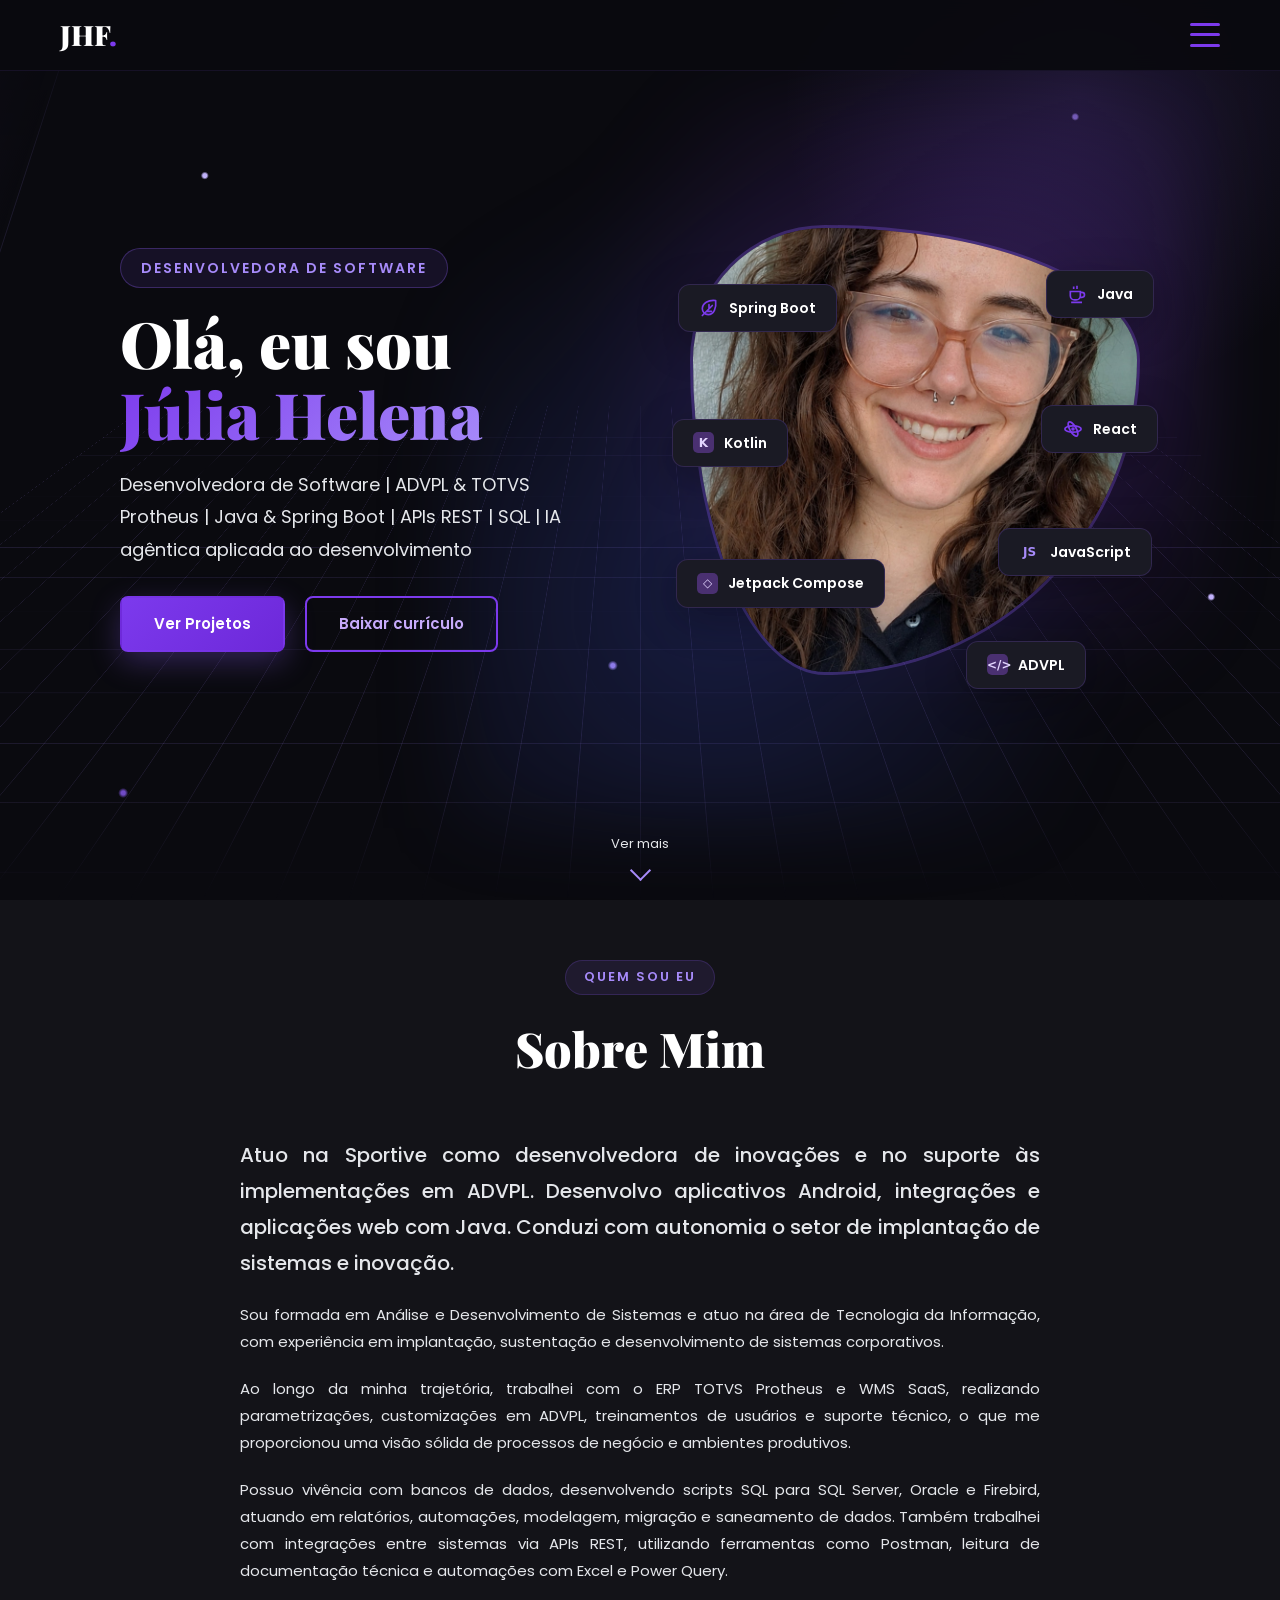
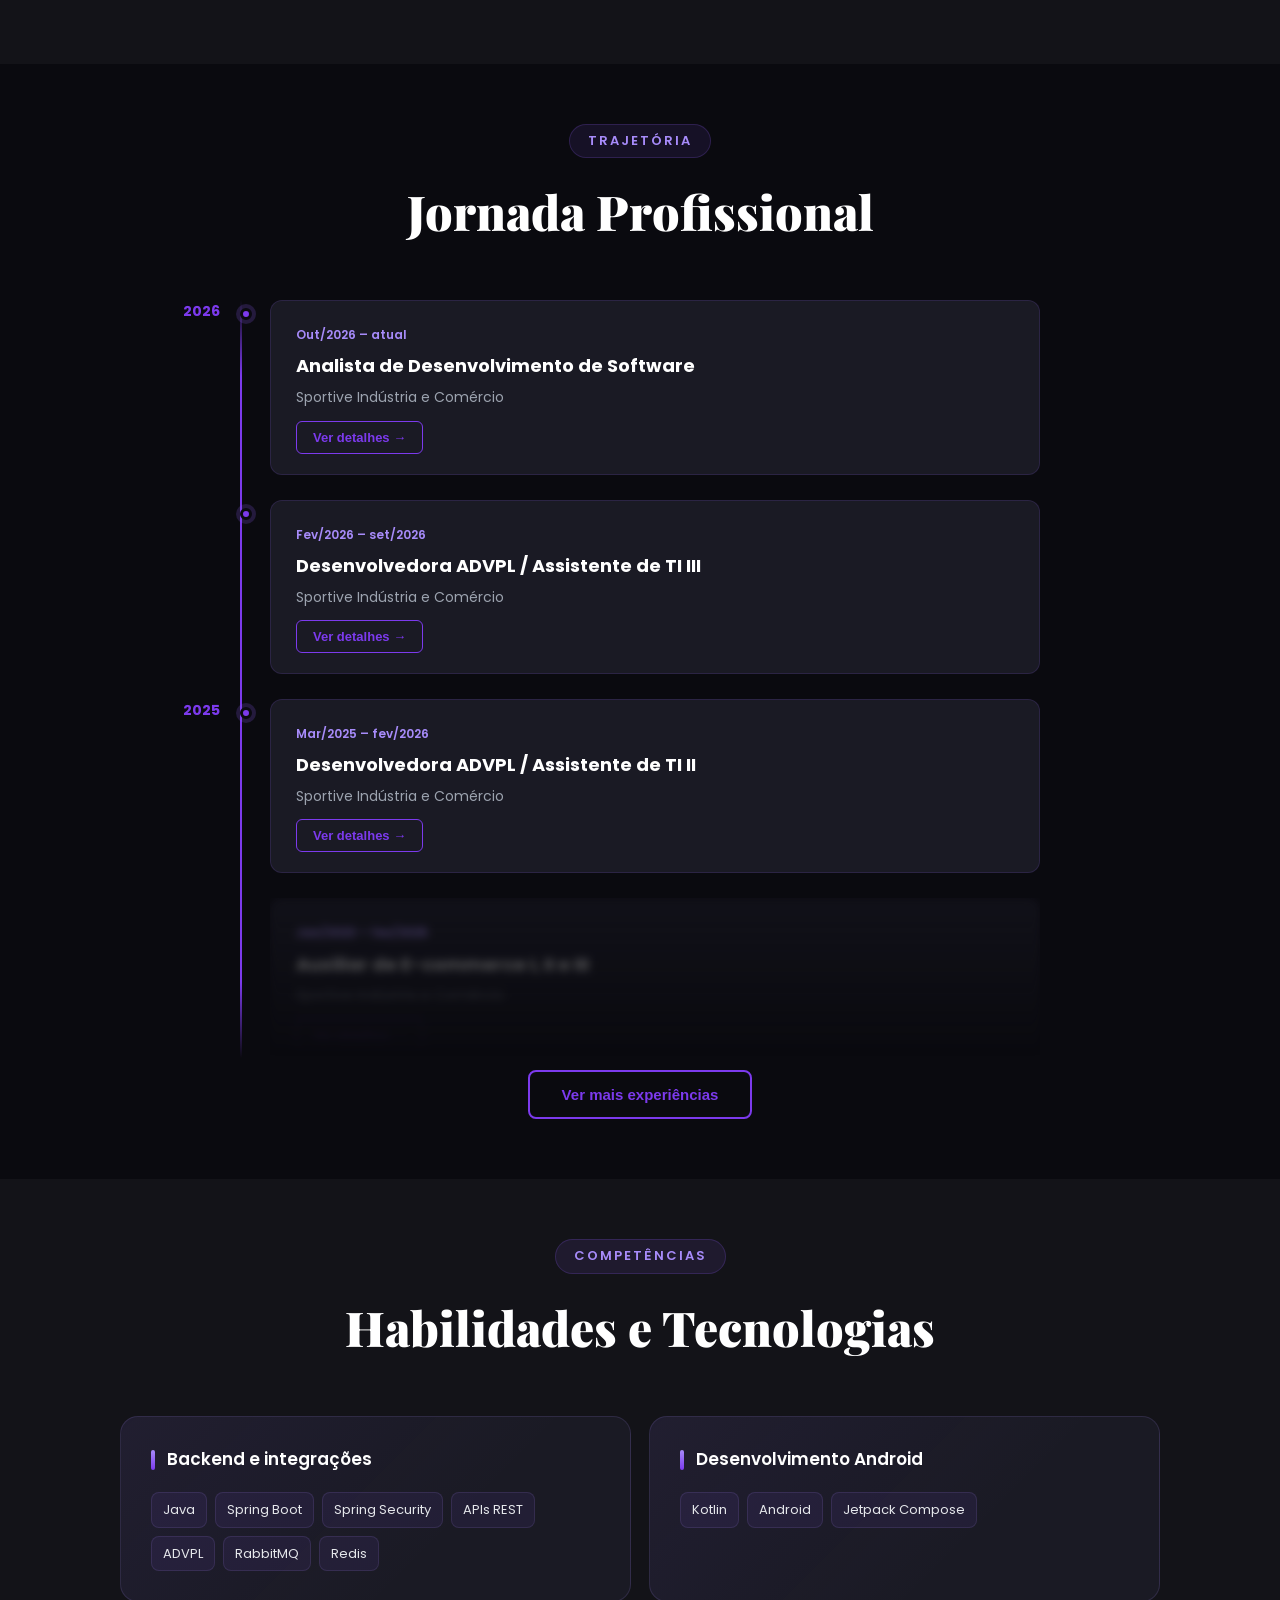
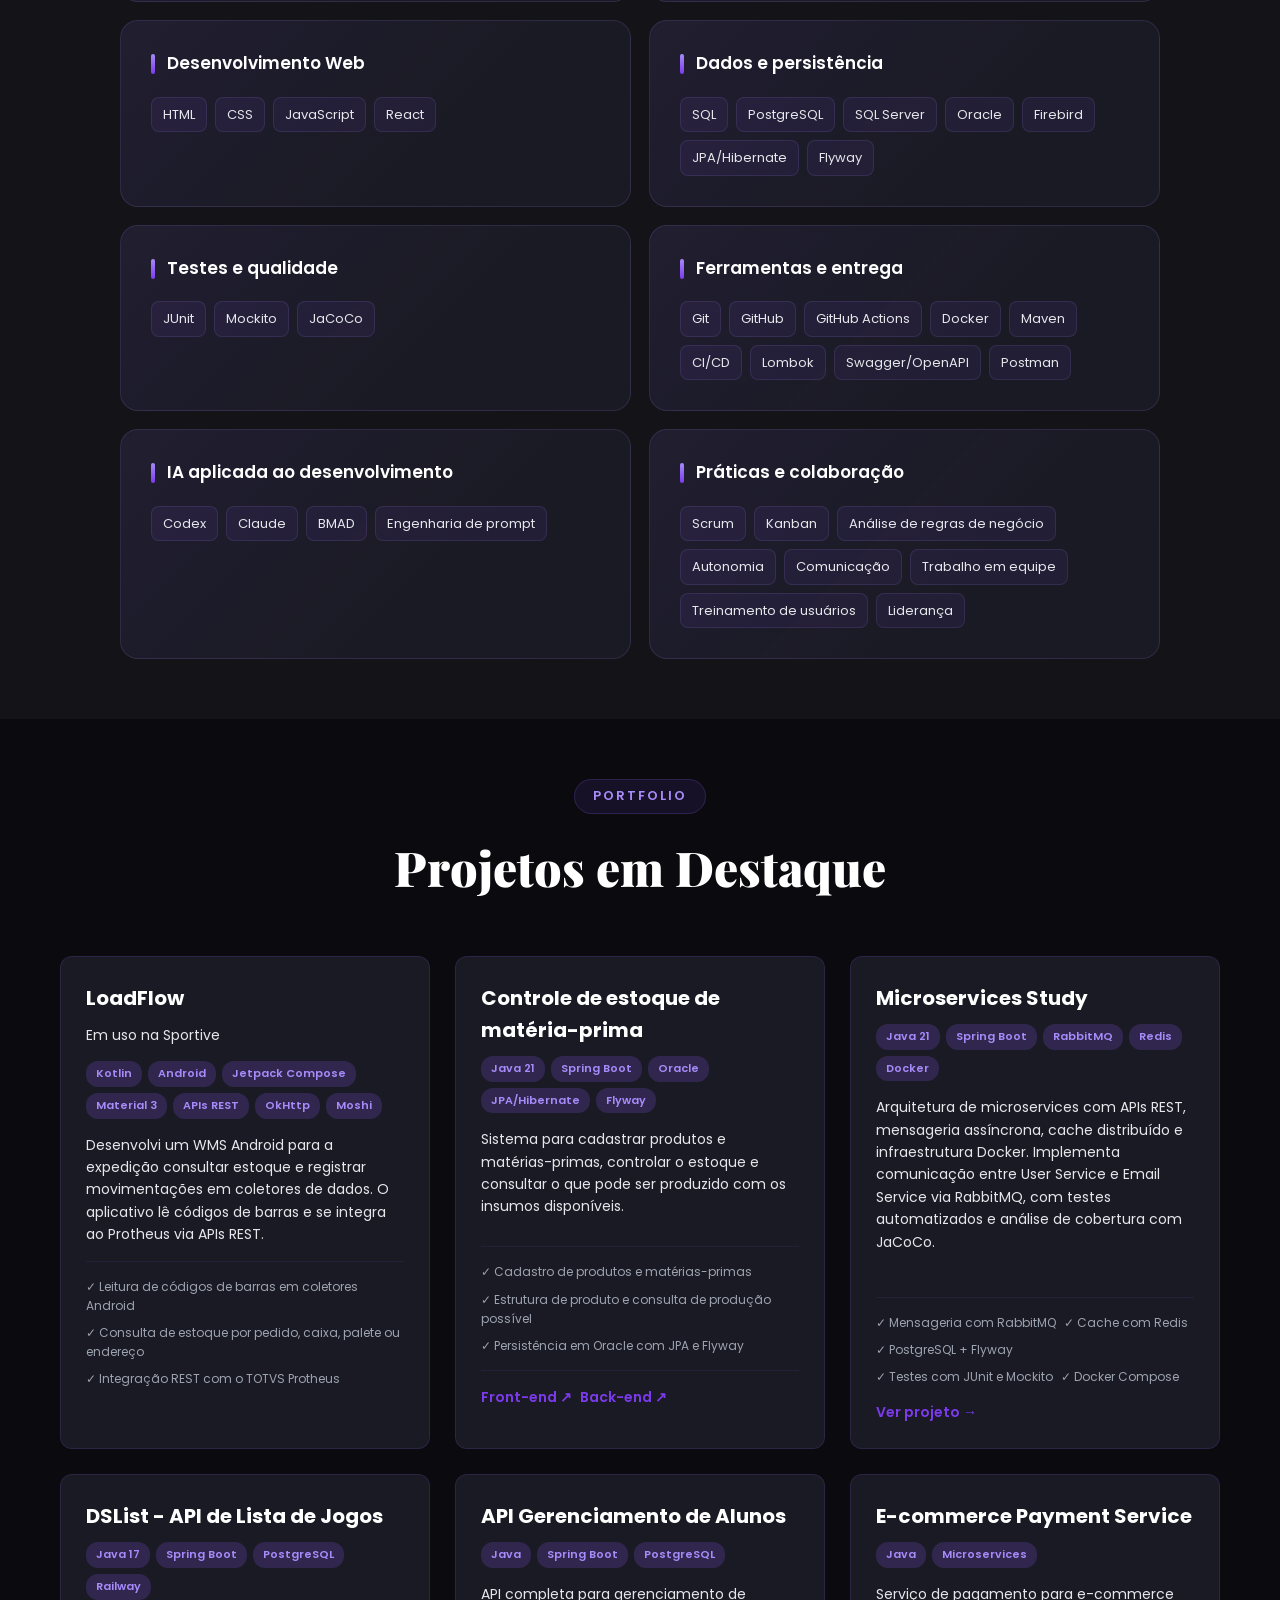
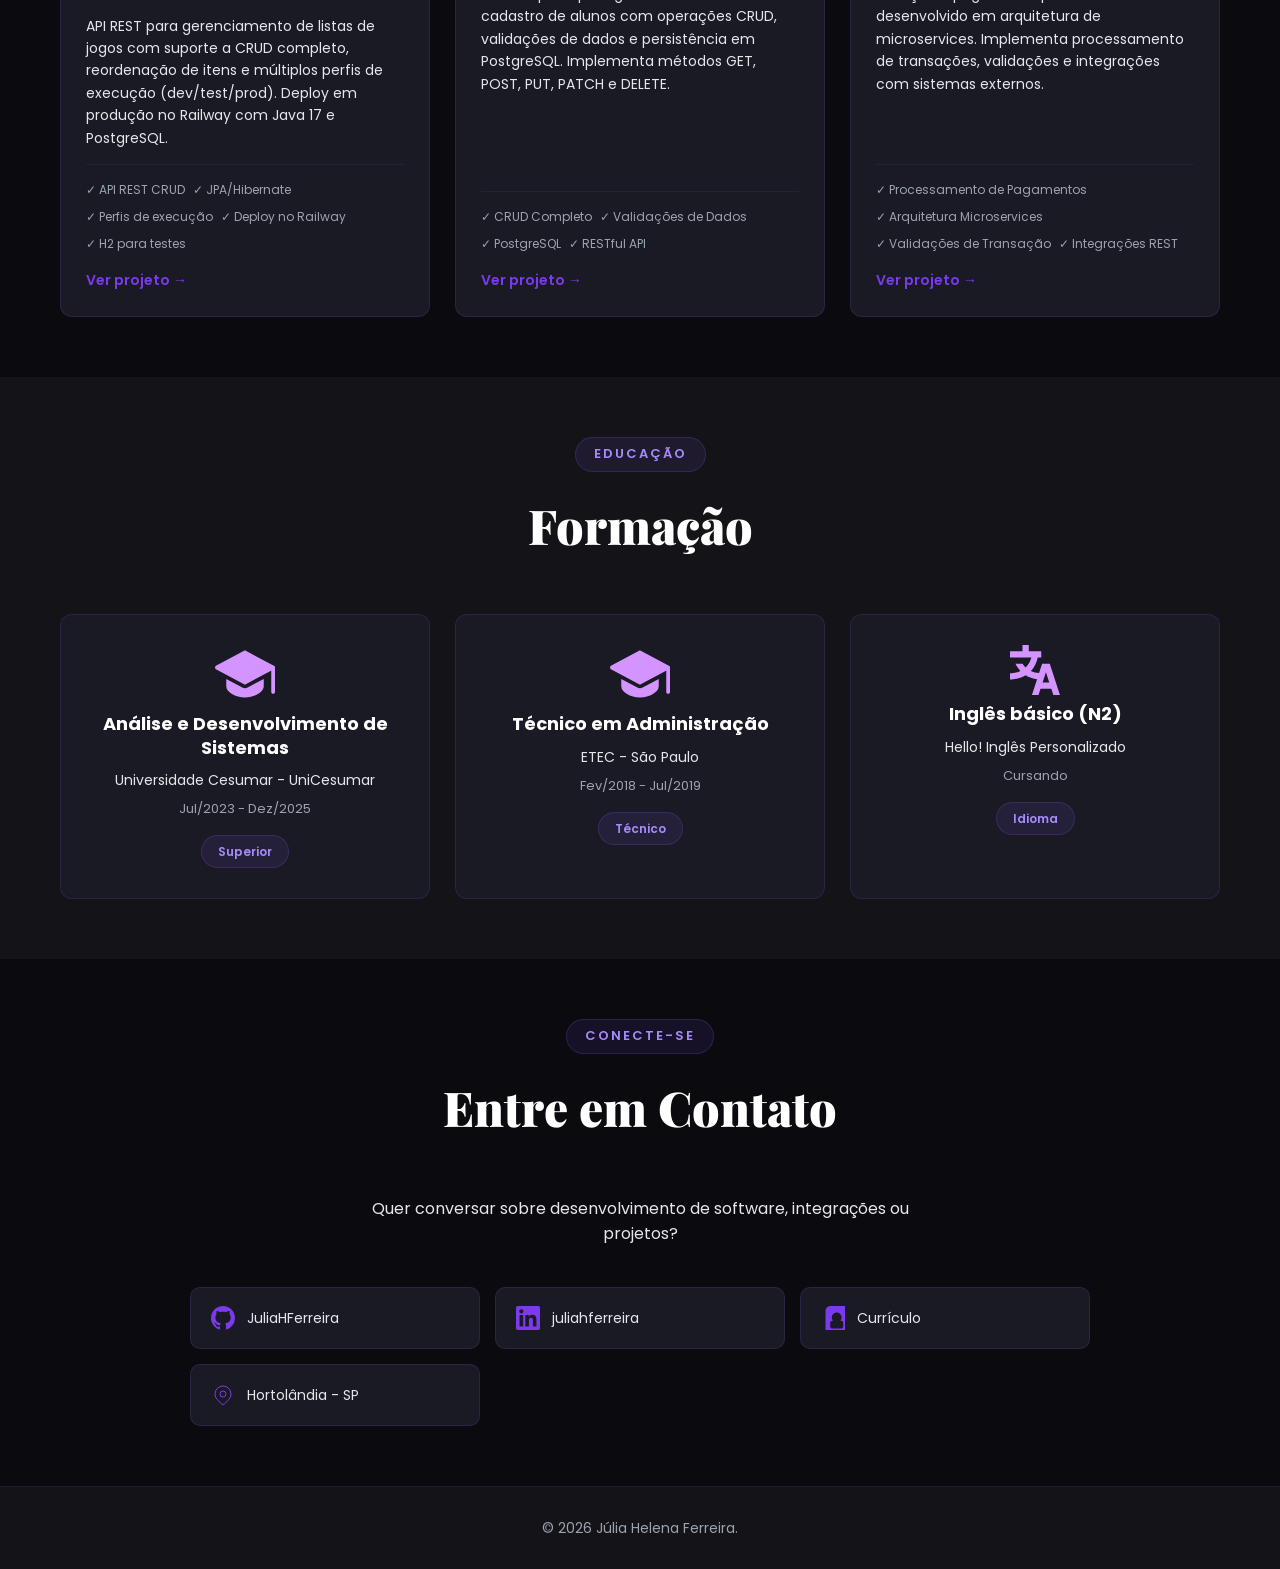
==== docs/rascunho-visual.html @ 5c72944e "feat: Animar fundo tecnológico da abertura" ====
<!DOCTYPE html>
<html lang="pt-BR">
<head>
    <meta charset="UTF-8">
    <meta name="viewport" content="width=device-width, initial-scale=1.0">
    <meta name="description" content="Júlia Helena Ferreira - Desenvolvedora de software com experiência em ADVPL, Java, Android e APIs REST">
    <title>Júlia Helena Ferreira | Desenvolvedora de Software</title>
    <link rel="stylesheet" href="../assets/styles.css">
    <link rel="preconnect" href="https://fonts.googleapis.com">
    <link rel="preconnect" href="https://fonts.gstatic.com" crossorigin>
    <link href="https://fonts.googleapis.com/css2?family=Poppins:wght@300;400;500;600;700;800;900&family=Playfair+Display:wght@700;900&display=swap" rel="stylesheet">
</head>
<body>
    <!-- Header -->
    <header class="header" id="header">
        <nav class="navbar">
            <div class="nav-container">
                <a href="#home" class="logo">JHF<span>.</span></a>
                <button class="hamburger" id="hamburger" aria-label="Abrir menu" aria-controls="sideMenu" aria-expanded="false">
                    <span></span>
                    <span></span>
                    <span></span>
                </button>
            </div>
        </nav>
        
        <!-- Menu Lateral -->
        <div class="side-menu" id="sideMenu">
            <div class="side-menu-content">
                <button class="close-menu" id="closeMenu" aria-label="Fechar menu">&times;</button>
                <ul class="nav-list">
                    <li><a href="#home" class="nav-link">Início</a></li>
                    <li><a href="#sobre" class="nav-link">Sobre</a></li>
                    <li><a href="#experiencia" class="nav-link">Experiência</a></li>
                    <li><a href="#habilidades" class="nav-link">Habilidades</a></li>
                    <li><a href="#projetos" class="nav-link">Projetos</a></li>
                    <li><a href="#formacao" class="nav-link">Formação</a></li>
                    <li><a href="#contato" class="nav-link">Contato</a></li>
                </ul>
                <div class="social-links">
                    <a href="https://github.com/JuliaHFerreira" target="_blank" aria-label="GitHub">
                        <svg width="24" height="24" viewBox="0 0 24 24" fill="currentColor">
                            <path d="M12 0C5.37 0 0 5.37 0 12c0 5.31 3.435 9.795 8.205 11.385.6.105.825-.255.825-.57 0-.285-.015-1.23-.015-2.235-3.015.555-3.795-.735-4.035-1.41-.135-.345-.72-1.41-1.23-1.695-.42-.225-1.02-.78-.015-.795.945-.015 1.62.87 1.845 1.23 1.08 1.815 2.805 1.305 3.495.99.105-.78.42-1.305.765-1.605-2.67-.3-5.46-1.335-5.46-5.925 0-1.305.465-2.385 1.23-3.225-.12-.3-.54-1.53.12-3.18 0 0 1.005-.315 3.3 1.23.96-.27 1.98-.405 3-.405s2.04.135 3 .405c2.295-1.56 3.3-1.23 3.3-1.23.66 1.65.24 2.88.12 3.18.765.84 1.23 1.905 1.23 3.225 0 4.605-2.805 5.625-5.475 5.925.435.375.81 1.095.81 2.22 0 1.605-.015 2.895-.015 3.3 0 .315.225.69.825.57A12.02 12.02 0 0024 12c0-6.63-5.37-12-12-12z"/>
                        </svg>
                    </a>
                    <a href="https://linkedin.com/in/juliahferreira" target="_blank" aria-label="LinkedIn">
                        <svg width="24" height="24" viewBox="0 0 24 24" fill="currentColor">
                            <path d="M20.447 20.452h-3.554v-5.569c0-1.328-.027-3.037-1.852-3.037-1.853 0-2.136 1.445-2.136 2.939v5.667H9.351V9h3.414v1.561h.046c.477-.9 1.637-1.85 3.37-1.85 3.601 0 4.267 2.37 4.267 5.455v6.286zM5.337 7.433c-1.144 0-2.063-.926-2.063-2.065 0-1.138.92-2.063 2.063-2.063 1.14 0 2.064.925 2.064 2.063 0 1.139-.925 2.065-2.064 2.065zm1.782 13.019H3.555V9h3.564v11.452zM22.225 0H1.771C.792 0 0 .774 0 1.729v20.542C0 23.227.792 24 1.771 24h20.451C23.2 24 24 23.227 24 22.271V1.729C24 .774 23.2 0 22.222 0h.003z"/>
                        </svg>
                    </a>
                </div>
            </div>
        </div>
    </header>

    <!-- Main Content -->
    <main>
        <section id="home" class="hero">
            <div class="hero-network" aria-hidden="true">
                <div class="hero-network-grid"></div>
                <div class="hero-network-nodes"></div>
                <div class="hero-network-scan"></div>
            </div>
            <div class="hero-container">
                <div class="hero-content">
                    <span class="hero-tag">Desenvolvedora de Software</span>
                    <h1 class="hero-title">
                        Olá, eu sou<br>
                        <span class="gradient-text">Júlia Helena</span>
                    </h1>
                    <p class="hero-description">Desenvolvedora de Software | ADVPL &amp; TOTVS Protheus | Java &amp; Spring Boot | APIs REST | SQL | IA agêntica aplicada ao desenvolvimento</p>
                    <div class="hero-buttons">
                        <a href="#projetos" class="btn btn-primary">Ver Projetos</a>
                        <a href="../assets/docs/Curriculo.pdf" class="btn btn-outline" download>Baixar currículo</a>
                    </div>
                </div>
                <div class="hero-image">
                    <div class="image-container">
                        <div class="image-placeholder">
                            <span><img width="450" src="../assets/img/eu.jpeg" alt="Júlia Helena Ferreira"></span>
                        </div>
                        <div class="floating-card card-1">
                            <svg width="20" height="20" viewBox="0 0 24 24" fill="none" stroke="currentColor">
                                <path d="M4 9h12v5a5 5 0 0 1-5 5H9a5 5 0 0 1-5-5z M16 10h2a3 3 0 0 1 0 6h-2 M5 22h13 M8 3v3 M12 2v4"/>
                            </svg>
                            <span>Java</span>
                        </div>
                        <div class="floating-card card-2">
                            <svg width="20" height="20" viewBox="0 0 24 24" fill="none" stroke="currentColor">
                                <path d="M20 3C11 2 4 6 4 13a7 7 0 0 0 7 7c7 0 10-8 9-17Z M4 21 16 9 M9 16h6 M12 13V8" stroke-linecap="round" stroke-linejoin="round"/>
                            </svg>
                            <span>Spring Boot</span>
                        </div>
                        <div class="floating-card card-kotlin"><span class="tech-icon" aria-hidden="true">K</span> Kotlin</div>
                        <div class="floating-card card-compose"><span class="tech-icon" aria-hidden="true">◇</span> Jetpack Compose</div>
                        <div class="floating-card card-advpl"><span class="tech-icon" aria-hidden="true">&lt;/&gt;</span> ADVPL</div>
                        <div class="floating-card card-js"><span class="tech-icon icon-js" aria-hidden="true">JS</span> JavaScript</div>
                        <div class="floating-card card-react"><span class="tech-icon icon-react" aria-hidden="true"><svg width="18" height="18" viewBox="0 0 20 20" fill="none" stroke="currentColor"><ellipse cx="10" cy="10" rx="9" ry="3.5"/><ellipse cx="10" cy="10" rx="9" ry="3.5" transform="rotate(60 10 10)"/><circle cx="10" cy="10" r="1" fill="currentColor"/></svg></span> React</div>
                    </div>
                </div>
            </div>
            <a href="#sobre" class="hero-more">Ver mais</a>
        </section>

        <!-- Sobre Section -->
        <section id="sobre" class="sobre">
            <div class="container">
                <div class="section-header">
                    <span class="section-tag">Quem sou eu</span>
                    <h2 class="section-title">Sobre Mim</h2>
                </div>
                <div class="sobre-content">
                    <p class="text-highlight">
                        Atuo na Sportive como desenvolvedora de inovações e no suporte às implementações em ADVPL. Desenvolvo aplicativos Android, integrações e aplicações web com Java. Conduzi com autonomia o setor de implantação de sistemas e inovação.
                    </p>
                    <p class="text-justify">
                        Sou formada em Análise e Desenvolvimento de Sistemas e atuo na área de Tecnologia da Informação, com experiência em implantação, sustentação e desenvolvimento de sistemas corporativos.
                    </p>
                    <p class="text-justify">
                        Ao longo da minha trajetória, trabalhei com o ERP TOTVS Protheus e WMS SaaS, realizando parametrizações, customizações em ADVPL, treinamentos de usuários e suporte técnico, o que me proporcionou uma visão sólida de processos de negócio e ambientes produtivos.
                    </p>
                    <p class="text-justify">
                        Possuo vivência com bancos de dados, desenvolvendo scripts SQL para SQL Server, Oracle e Firebird, atuando em relatórios, automações, modelagem, migração e saneamento de dados. Também trabalhei com integrações entre sistemas via APIs REST, utilizando ferramentas como Postman, leitura de documentação técnica e automações com Excel e Power Query.
                    </p>
                </div>
            </div>
        </section>

        <!-- Experiência Section -->
        <section id="experiencia" class="experiencia">
            <div class="container">
                <div class="section-header">
                    <span class="section-tag">Trajetória</span>
                    <h2 class="section-title">Jornada Profissional</h2>
                </div>
                <div class="timeline-compact">
                    <div class="timeline-item" data-year="2026">
                        <div class="timeline-marker"></div>
                        <div class="timeline-card">
                            <span class="timeline-period">Out/2026 – atual</span>
                            <h3>Analista de Desenvolvimento de Software</h3>
                            <p class="company">Sportive Indústria e Comércio</p>
                            <button class="btn-expand" onclick="openModal('modal-analista')">Ver detalhes →</button>
                        </div>
                    </div>
                    <div class="timeline-item">
                        <div class="timeline-marker"></div>
                        <div class="timeline-card">
                            <span class="timeline-period">Fev/2026 – set/2026</span>
                            <h3>Desenvolvedora ADVPL / Assistente de TI III</h3>
                            <p class="company">Sportive Indústria e Comércio</p>
                            <button class="btn-expand" onclick="openModal('modal-ti-iii')">Ver detalhes →</button>

                        </div>
                    </div>
                    <div class="timeline-item" data-year="2025">
                        <div class="timeline-marker"></div>
                        <div class="timeline-card">
                            <span class="timeline-period">Mar/2025 – fev/2026</span>
                            <h3>Desenvolvedora ADVPL / Assistente de TI II</h3>
                            <p class="company">Sportive Indústria e Comércio</p>

                        <button class="btn-expand" onclick="openModal('modal-assistente-ti')">Ver detalhes →</button>
                        </div>
                    </div>
                    <div id="experiencias-anteriores" class="earlier-experiences">
                    <div class="timeline-item" data-year="2023">
                        <div class="timeline-marker"></div>
                        <div class="timeline-card">
                            <span class="timeline-period">Jan/2023 – fev/2025</span>
                            <h3>Auxiliar de E-commerce I, II e III</h3>
                            <p class="company">Sportive Indústria e Comércio</p>

                        <button class="btn-expand" onclick="openModal('modal-ecommerce-iii')">Ver detalhes →</button>
                        </div>
                    </div>
                    <div class="timeline-item" data-year="2022">
                        <div class="timeline-marker"></div>
                        <div class="timeline-card">
                            <span class="timeline-period">Jun/2022 - Jan/2023</span>
                            <h3>Mídias Sociais (PJ)</h3>
                            <p class="company">Fujii Tech</p>
                        </div>
                    </div>

                    <div class="timeline-item" data-year="2021">
                        <div class="timeline-marker"></div>
                        <div class="timeline-card">
                            <span class="timeline-period">Fev/2021 - Mai/2022</span>
                            <h3>Jovem Aprendiz - Qualidade</h3>
                            <p class="company">Maxsoy Alimentos Ltda</p>
                        </div>
                    </div>
                    </div>
                </div>
                <div class="experience-actions" hidden>
                    <button type="button" class="btn btn-outline" id="toggleExperiences"
                        aria-expanded="false" aria-controls="experiencias-anteriores">Ver mais experiências</button>
                </div>
            </div>
        </section>

        <!-- Habilidades Section -->
        <section id="habilidades" class="habilidades">
            <div class="container">
                <div class="section-header">
                    <span class="section-tag">Competências</span>
                    <h2 class="section-title">Habilidades e Tecnologias</h2>
                </div>
                <div class="skills-container">
                    <div class="skill-group">
                        <h3>Backend e integrações</h3>
                        <div class="skill-tags">
                            <span class="tag">Java</span>
                            <span class="tag">Spring Boot</span>
                            <span class="tag">Spring Security</span>
                            <span class="tag">APIs REST</span>
                            <span class="tag">ADVPL</span>
                            <span class="tag">RabbitMQ</span>
                            <span class="tag">Redis</span>
                        </div>
                    </div>

                    <div class="skill-group">
                        <h3>Desenvolvimento Android</h3>
                        <div class="skill-tags">
                            <span class="tag">Kotlin</span>
                            <span class="tag">Android</span>
                            <span class="tag">Jetpack Compose</span>
                        </div>
                    </div>

                    <div class="skill-group">
                        <h3>Desenvolvimento Web</h3>
                        <div class="skill-tags">
                            <span class="tag">HTML</span>
                            <span class="tag">CSS</span>
                            <span class="tag">JavaScript</span>
                            <span class="tag">React</span>
                        </div>
                    </div>

                    <div class="skill-group">
                        <h3>Dados e persistência</h3>
                        <div class="skill-tags">
                            <span class="tag">SQL</span>
                            <span class="tag">PostgreSQL</span>
                            <span class="tag">SQL Server</span>
                            <span class="tag">Oracle</span>
                            <span class="tag">Firebird</span>
                            <span class="tag">JPA/Hibernate</span>
                            <span class="tag">Flyway</span>
                        </div>
                    </div>

                    <div class="skill-group">
                        <h3>Testes e qualidade</h3>
                        <div class="skill-tags">
                            <span class="tag">JUnit</span>
                            <span class="tag">Mockito</span>
                            <span class="tag">JaCoCo</span>
                        </div>
                    </div>

                    <div class="skill-group">
                        <h3>Ferramentas e entrega</h3>
                        <div class="skill-tags">
                            <span class="tag">Git</span>
                            <span class="tag">GitHub</span>
                            <span class="tag">GitHub Actions</span>
                            <span class="tag">Docker</span>
                            <span class="tag">Maven</span>
                            <span class="tag">CI/CD</span>
                            <span class="tag">Lombok</span>
                            <span class="tag">Swagger/OpenAPI</span>
                            <span class="tag">Postman</span>
                        </div>
                    </div>

                    <div class="skill-group">
                        <h3>IA aplicada ao desenvolvimento</h3>
                        <div class="skill-tags">
                            <span class="tag">Codex</span>
                            <span class="tag">Claude</span>
                            <span class="tag">BMAD</span>
                            <span class="tag">Engenharia de prompt</span>
                        </div>
                    </div>

                    <div class="skill-group">
                        <h3>Práticas e colaboração</h3>
                        <div class="skill-tags">
                            <span class="tag">Scrum</span>
                            <span class="tag">Kanban</span>
                            <span class="tag">Análise de regras de negócio</span>
                            <span class="tag">Autonomia</span>
                            <span class="tag">Comunicação</span>
                            <span class="tag">Trabalho em equipe</span>
                            <span class="tag">Treinamento de usuários</span>
                            <span class="tag">Liderança</span>
                        </div>
                    </div>
                </div>
            </div>
        </section>

        <!-- Projetos Section -->
        <section id="projetos" class="projetos">
            <div class="container">
                <div class="section-header">
                    <span class="section-tag">Portfolio</span>
                    <h2 class="section-title">Projetos em Destaque</h2>
                </div>
                <div class="projects-grid">
                    <article class="project-card">
                        <div class="project-header">
                            <h3>LoadFlow</h3>
                            <p class="project-desc">Em uso na Sportive</p>
                            <div class="project-tags" aria-label="Tecnologias do LoadFlow">
                                <span>Kotlin</span><span>Android</span><span>Jetpack Compose</span><span>Material 3</span><span>APIs REST</span><span>OkHttp</span><span>Moshi</span>
                            </div>
                        </div>
                        <p class="project-desc">Desenvolvi um WMS Android para a expedição consultar estoque e registrar movimentações em coletores de dados. O aplicativo lê códigos de barras e se integra ao Protheus via APIs REST.</p>
                        <div class="project-tech">
                            <span>✓ Leitura de códigos de barras em coletores Android</span>
                            <span>✓ Consulta de estoque por pedido, caixa, palete ou endereço</span>
                            <span>✓ Integração REST com o TOTVS Protheus</span>
                        </div>
                        <button type="button" class="project-link" disabled>Repositório privado</button>
                    </article>
                    <article class="project-card">
                        <div class="project-header">
                            <h3>Controle de estoque de matéria-prima</h3>
                            <div class="project-tags">
                                <span>Java 21</span><span>Spring Boot</span><span>Oracle</span><span>JPA/Hibernate</span><span>Flyway</span>
                            </div>
                        </div>
                        <p class="project-desc">Sistema para cadastrar produtos e matérias-primas, controlar o estoque e consultar o que pode ser produzido com os insumos disponíveis.</p>
                        <div class="project-tech">
                            <span>✓ Cadastro de produtos e matérias-primas</span>
                            <span>✓ Estrutura de produto e consulta de produção possível</span>
                            <span>✓ Persistência em Oracle com JPA e Flyway</span>
                        </div>
                        <div class="project-tech">
                            <a href="https://github.com/JuliaHFerreira/raw-material-front-end" class="project-link">Front-end ↗</a>
                            <a href="https://github.com/JuliaHFerreira/raw-material-control-system" class="project-link">Back-end ↗</a>
                        </div>
                    </article>
                    <article class="project-card">
                        <div class="project-header">
                            <h3>Microservices Study</h3>
                            <div class="project-tags">
                                <span>Java 21</span>
                                <span>Spring Boot</span>
                                <span>RabbitMQ</span>
                                <span>Redis</span>
                                <span>Docker</span>
                            </div>
                        </div>
                        <p class="project-desc">
                            Arquitetura de microservices com APIs REST, mensageria assíncrona, cache distribuído e infraestrutura 
                        Docker. Implementa comunicação entre User Service e Email Service via RabbitMQ, com testes automatizados 
                        e análise de cobertura com JaCoCo.
                        </p>
                        <div class="project-tech">
                            <span>✓ Mensageria com RabbitMQ</span>
                            <span>✓ Cache com Redis</span>
                            <span>✓ PostgreSQL + Flyway</span>
                            <span>✓ Testes com JUnit e Mockito</span>
                            <span>✓ Docker Compose</span>
                        </div>
                        <a href="https://github.com/JuliaHFerreira/ms-study" target="_blank" class="project-link">
                            Ver projeto →
                        </a>
                    </article>

                    <article class="project-card">
                        <div class="project-header">
                            <h3>DSList - API de Lista de Jogos</h3>
                            <div class="project-tags">
                                <span>Java 17</span>
                                <span>Spring Boot</span>
                                <span>PostgreSQL</span>
                                <span>Railway</span>
                            </div>
                        </div>
                        <p class="project-desc">
                            API REST para gerenciamento de listas de jogos com suporte a CRUD completo, reordenação de itens 
                            e múltiplos perfis de execução (dev/test/prod). Deploy em produção no Railway com Java 17 e PostgreSQL.
                        </p>
                        <div class="project-tech">
                            <span>✓ API REST CRUD</span>
                            <span>✓ JPA/Hibernate</span>
                            <span>✓ Perfis de execução</span>
                            <span>✓ Deploy no Railway</span>
                            <span>✓ H2 para testes</span>
                        </div>
                        <a href="https://github.com/JuliaHFerreira/dslist" target="_blank" class="project-link">
                            Ver projeto →
                        </a>
                    </article>

                    <article class="project-card">
                        <div class="project-header">
                            <h3>API Gerenciamento de Alunos</h3>
                            <div class="project-tags">
                                <span>Java</span>
                                <span>Spring Boot</span>
                                <span>PostgreSQL</span>
                            </div>
                        </div>
                        <p class="project-desc">
                            API completa para gerenciamento de cadastro de alunos com operações CRUD, validações de dados 
                            e persistência em PostgreSQL. Implementa métodos GET, POST, PUT, PATCH e DELETE.
                        </p>
                        <div class="project-tech">
                            <span>✓ CRUD Completo</span>
                            <span>✓ Validações de Dados</span>
                            <span>✓ PostgreSQL</span>
                            <span>✓ RESTful API</span>
                        </div>
                        <a href="https://github.com/JuliaHFerreira/api-gerenciamento-alunos" target="_blank" class="project-link">
                            Ver projeto →
                        </a>
                    </article>

                    <article class="project-card">
                        <div class="project-header">
                            <h3>E-commerce Payment Service</h3>
                            <div class="project-tags">
                                <span>Java</span>
                                <span>Microservices</span>
                            </div>
                        </div>
                        <p class="project-desc">
                            Serviço de pagamento para e-commerce desenvolvido em arquitetura de microservices. Implementa 
                            processamento de transações, validações e integrações com sistemas externos.
                        </p>
                        <div class="project-tech">
                            <span>✓ Processamento de Pagamentos</span>
                            <span>✓ Arquitetura Microservices</span>
                            <span>✓ Validações de Transação</span>
                            <span>✓ Integrações REST</span>
                        </div>
                        <a href="https://github.com/JuliaHFerreira/ecommerce-payment-service" target="_blank" class="project-link">
                            Ver projeto →
                        </a>
                    </article>
                </div>
            </div>
        </section>

        <!-- Formação Section -->
        <section id="formacao" class="formacao">
            <div class="container">
                <div class="section-header">
                    <span class="section-tag">Educação</span>
                    <h2 class="section-title">Formação</h2>
                </div>
                <div class="education-grid">
                    <div class="education-card">
                        <div>
                            <svg width="60" height="60" viewBox="0 0 32 32" fill="#d494ff">
                                <g id="SVGRepo_bgCarrier" stroke-width="0"></g>
                                <g id="SVGRepo_tracerCarrier" stroke-linecap="round" stroke-linejoin="round"></g>
                                <g id="SVGRepo_iconCarrier">
                                <g>
                                    <path d="M31,26c-0.6,0-1-0.4-1-1V12c0-0.6,0.4-1,1-1s1,0.4,1,1v13C32,25.6,31.6,26,31,26z"></path>
                                    <path d="M16,21c-0.2,0-0.3,0-0.5-0.1l-15-8C0.2,12.7,0,12.4,0,12s0.2-0.7,0.5-0.9l15-8c0.3-0.2,0.6-0.2,0.9,0l15,8 c0.3,0.2,0.5,0.5,0.5,0.9s-0.2,0.7-0.5,0.9l-15,8C16.3,21,16.2,21,16,21z"></path>
                                    <path d="M17.4,22.6C17,22.9,16.5,23,16,23s-1-0.1-1.4-0.4L6,18.1V22c0,3.1,4.9,6,10,6s10-2.9,10-6v-3.9L17.4,22.6z"></path>
                                </g>
                            </svg>
                        </div>
                        <h3>Análise e Desenvolvimento de Sistemas</h3>
                        <p class="edu-institution">Universidade Cesumar - UniCesumar</p>
                        <p class="edu-period">Jul/2023 - Dez/2025</p>
                        <span class="edu-badge">Superior</span>
                    </div>

                    <div class="education-card">
                        <div>
                            <svg width="60" height="60" viewBox="0 0 32 32" fill="#d494ff">
                                <g id="SVGRepo_bgCarrier" stroke-width="0"></g>
                                <g id="SVGRepo_tracerCarrier" stroke-linecap="round" stroke-linejoin="round"></g>
                                <g id="SVGRepo_iconCarrier">
                                <g>
                                    <path d="M31,26c-0.6,0-1-0.4-1-1V12c0-0.6,0.4-1,1-1s1,0.4,1,1v13C32,25.6,31.6,26,31,26z"></path>
                                    <path d="M16,21c-0.2,0-0.3,0-0.5-0.1l-15-8C0.2,12.7,0,12.4,0,12s0.2-0.7,0.5-0.9l15-8c0.3-0.2,0.6-0.2,0.9,0l15,8 c0.3,0.2,0.5,0.5,0.5,0.9s-0.2,0.7-0.5,0.9l-15,8C16.3,21,16.2,21,16,21z"></path>
                                    <path d="M17.4,22.6C17,22.9,16.5,23,16,23s-1-0.1-1.4-0.4L6,18.1V22c0,3.1,4.9,6,10,6s10-2.9,10-6v-3.9L17.4,22.6z"></path>
                                </g>
                            </svg>
                        </div>
                        <h3>Técnico em Administração</h3>
                        <p class="edu-institution">ETEC - São Paulo</p>
                        <p class="edu-period">Fev/2018 - Jul/2019</p>
                        <span class="edu-badge">Técnico</span>
                    </div>

                    <div class="education-card">
                        <div>
                            <svg width="50" height="50" viewBox="0 0 16 16" fill="d494ff">
                                <g id="SVGRepo_bgCarrier" stroke-width="0"></g>
                                <g id="SVGRepo_tracerCarrier" stroke-linecap="round" stroke-linejoin="round"></g>
                                <g id="SVGRepo_iconCarrier">
                                    <path fill-rule="evenodd" clip-rule="evenodd"
                                        d="M4 0H6V2H10V4H8.86807C8.57073 5.66996 7.78574 7.17117 6.6656 8.35112C7.46567 8.73941 8.35737 8.96842 9.29948 8.99697L10.2735 6H12.7265L15.9765 16H13.8735L13.2235 14H9.77647L9.12647 16H7.0235L8.66176 10.9592C7.32639 10.8285 6.08165 10.3888 4.99999 9.71246C3.69496 10.5284 2.15255 11 0.5 11H0V9H0.5C1.5161 9 2.47775 8.76685 3.33437 8.35112C2.68381 7.66582 2.14629 6.87215 1.75171 6H4.02179C4.30023 6.43491 4.62904 6.83446 4.99999 7.19044C5.88743 6.33881 6.53369 5.23777 6.82607 4H0V2H4V0ZM12.5735 12L11.5 8.69688L10.4265 12H12.5735Z"
                                        fill="#d494ff">
                                    </path>
                                </g>
                            </svg>
                        </div>
                        <h3>Inglês básico (N2)</h3>
                        <p class="edu-institution">Hello! Inglês Personalizado</p>
                        <p class="edu-period">Cursando</p>
                        <span class="edu-badge">Idioma</span>
                    </div>
                </div>
            </div>
        </section>

        <!-- Contato Section -->
        <section id="contato" class="contato">
            <div class="container">
                <div class="section-header">
                    <span class="section-tag">Conecte-se</span>
                    <h2 class="section-title">Entre em Contato</h2>
                </div>
                <p class="contato-intro">
                    Quer conversar sobre desenvolvimento de software, integrações ou projetos?
                </p>
                <div class="contact-grid">
                    <a href="https://github.com/JuliaHFerreira" target="_blank" class="contact-item">
                        <svg width="24" height="24" fill="currentColor" viewBox="0 0 24 24">
                            <path d="M12 0C5.37 0 0 5.37 0 12c0 5.31 3.435 9.795 8.205 11.385.6.105.825-.255.825-.57 0-.285-.015-1.23-.015-2.235-3.015.555-3.795-.735-4.035-1.41-.135-.345-.72-1.41-1.23-1.695-.42-.225-1.02-.78-.015-.795.945-.015 1.62.87 1.845 1.23 1.08 1.815 2.805 1.305 3.495.99.105-.78.42-1.305.765-1.605-2.67-.3-5.46-1.335-5.46-5.925 0-1.305.465-2.385 1.23-3.225-.12-.3-.54-1.53.12-3.18 0 0 1.005-.315 3.3 1.23.96-.27 1.98-.405 3-.405s2.04.135 3 .405c2.295-1.56 3.3-1.23 3.3-1.23.66 1.65.24 2.88.12 3.18.765.84 1.23 1.905 1.23 3.225 0 4.605-2.805 5.625-5.475 5.925.435.375.81 1.095.81 2.22 0 1.605-.015 2.895-.015 3.3 0 .315.225.69.825.57A12.02 12.02 0 0024 12c0-6.63-5.37-12-12-12z"/>
                        </svg>
                        <span>JuliaHFerreira</span>
                    </a>
                    <a href="https://linkedin.com/in/juliahferreira" target="_blank" class="contact-item">
                        <svg width="24" height="24" fill="currentColor" viewBox="0 0 24 24">
                            <path d="M20.447 20.452h-3.554v-5.569c0-1.328-.027-3.037-1.852-3.037-1.853 0-2.136 1.445-2.136 2.939v5.667H9.351V9h3.414v1.561h.046c.477-.9 1.637-1.85 3.37-1.85 3.601 0 4.267 2.37 4.267 5.455v6.286zM5.337 7.433c-1.144 0-2.063-.926-2.063-2.065 0-1.138.92-2.063 2.063-2.063 1.14 0 2.064.925 2.064 2.063 0 1.139-.925 2.065-2.064 2.065zm1.782 13.019H3.555V9h3.564v11.452zM22.225 0H1.771C.792 0 0 .774 0 1.729v20.542C0 23.227.792 24 1.771 24h20.451C23.2 24 24 23.227 24 22.271V1.729C24 .774 23.2 0 22.222 0h.003z"/>
                        </svg>
                        <span>juliahferreira</span>
                    </a>
                    <a href="../assets/docs/Curriculo.pdf" target="_blank" class="contact-item">
                        <svg width="24" height="24" fill="currentColor" viewBox="0 0 24 24">
                            <path d="M34.395,0H9.522c-2.762,0-5,2.239-5,5v33.916c0,2.761,2.238,5,5,5h24.871c2.762,0,5-2.239,5-5V5
                            C39.395,2.239,37.154,0,34.395,0z M9.208,16.855c0-1.172,0.951-2.121,2.121-2.121h0.742c-0.791-0.874-1.277-2.03-1.277-3.304
                            c0-2.723,2.209-4.931,4.932-4.931c2.725,0,4.932,2.207,4.932,4.932c0,1.272-0.486,2.429-1.279,3.303h0.709
                            c1.172,0,2.121,0.949,2.121,2.121v3.578c0,1.122-0.875,2.03-1.975,2.106h-9.051c-1.1-0.076-1.975-0.984-1.975-2.106V16.855
                            L9.208,16.855z M32.708,37.416h-21.5c-1.104,0-2-0.896-2-2s0.896-2,2-2h21.5c1.104,0,2,0.896,2,2S33.812,37.416,32.708,37.416z
                            M32.708,29.916h-21.5c-1.104,0-2-0.896-2-2s0.896-2,2-2h21.5c1.104,0,2,0.896,2,2S33.812,29.916,32.708,29.916z M32.708,22.416
                            h-6.5c-1.104,0-2-0.896-2-2c0-1.104,0.896-2,2-2h6.5c1.104,0,2,0.896,2,2C34.708,21.52,33.812,22.416,32.708,22.416z"/>
                        </svg>
                        <span>Currículo</span>
                    </a>
                    <div class="contact-item location">
                        <svg width="24" height="24" fill="none" stroke="currentColor" viewBox="0 0 24 24">
                            <path d="M17.657 16.657L13.414 20.9a1.998 1.998 0 01-2.827 0l-4.244-4.243a8 8 0 1111.314 0z"/>
                            <path d="M15 11a3 3 0 11-6 0 3 3 0 016 0z"/>
                        </svg>
                        <span>Hortolândia - SP</span>
                    </div>
                </div>
            </div>
        </section>
    </main>

    <!-- Footer -->
    <footer class="footer">
        <div class="container">
            <p>&copy; 2026 Júlia Helena Ferreira.</p>
        </div>
    </footer>

    <!-- Modals -->
    <div id="modal-analista" class="modal">
        <div class="modal-content">
            <span class="modal-close" onclick="closeModal('modal-analista')">&times;</span>
            <h3>Analista de Desenvolvimento de Software</h3>
            <p class="modal-company">Sportive Indústria e Comércio</p>
            <p class="modal-period">Out/2026 – atual</p>
            <ul class="modal-list">
                <li>Desenvolvimento e manutenção de rotinas em ADVPL</li>
                <li>Implementação de novas funcionalidades e melhorias</li>
                <li>Correção de bugs e manutenção de sistemas existentes</li>
                <li>Análise e implementação de regras de negócio</li>
                <li>Criação de APIs no Protheus para consumo externo e integração com terceiros</li>
                <li>Consumo e integração de APIs REST, com leitura de documentação técnica e uso de Postman</li>
                <li>Uso do BMAD para documentação, contextualização de projetos e criação de agentes personalizados</li>
                <li>Engenharia de prompt e uso de ferramentas de IA no apoio ao desenvolvimento</li>
                <li>Investigação e resolução de problemas em aplicações</li>
                <li>Desenvolvimento de softwares internos em Java e Kotlin para apoiar a rotina dos funcionários</li>
            </ul>
        </div>
    </div>

    <div id="modal-ti-iii" class="modal">
        <div class="modal-content">
            <span class="modal-close" onclick="closeModal('modal-ti-iii')">&times;</span>
            <h3>Desenvolvedora ADVPL / Assistente de TI III</h3>
            <p class="modal-company">Sportive Indústria e Comércio</p>
            <p class="modal-period">Fev/2026 – set/2026</p>
            <ul class="modal-list">
                <li>Desenvolvimento de scripts SQL em SQL Server, Oracle e Firebird</li>
                <li>Modelagem e estruturação de banco de dados</li>
                <li>Implementação do sistema WMS SaaS</li>
                <li>Customizações no TOTVS Protheus (ADVPL)</li>
                <li>Suporte técnico e manutenção de infraestrutura</li>
                <li>Treinamentos em TOTVS Protheus e WMS SaaS</li>
                <li>Migração e saneamento de dados</li>
                <li>Integração com APIs REST utilizando Postman</li>
                <li>Automação com Power Query</li>
            </ul>
        </div>
    </div>


    <div id="modal-assistente-ti" class="modal">
        <div class="modal-content">
            <span class="modal-close" onclick="closeModal('modal-assistente-ti')">&times;</span>
            <h3>Desenvolvedora ADVPL / Assistente de TI II</h3>
            <p class="modal-company">Sportive Indústria e Comércio</p>
            <p class="modal-period">Mar/2025 – fev/2026</p>
            <ul class="modal-list">
                <li>Desenvolvimento de scripts SQL em SQL Server, Oracle e Firebird</li>
                <li>Modelagem e estruturação de banco de dados</li>
                <li>Implementação do sistema WMS SaaS</li>
                <li>Customizações no TOTVS Protheus (ADVPL)</li>
                <li>Suporte técnico e manutenção de infraestrutura</li>
                <li>Treinamentos em TOTVS Protheus e WMS SaaS</li>
                <li>Migração e saneamento de dados</li>
                <li>Integração com APIs REST utilizando Postman</li>
                <li>Automação com Power Query</li>
            </ul>
        </div>
    </div>

    <div id="modal-ecommerce-iii" class="modal">
        <div class="modal-content">
            <span class="modal-close" onclick="closeModal('modal-ecommerce-iii')">&times;</span>
            <h3>Auxiliar de E-commerce I, II e III</h3>
            <p class="modal-company">Sportive Indústria e Comércio</p>
            <p class="modal-period">Jan/2023 – fev/2025</p>
            <ul class="modal-list">
                <li>Fotografia, edição e cadastro de produtos no ERP ATON (Ambarx)</li>
                <li>Atendimento via chat em Mercado Livre, Shopee e Magalu</li>
                <li>Criação e acompanhamento de campanhas promocionais</li>
                <li>Desenvolvimento de scripts SQL para relatórios</li>
                <li>Desenvolvimento em Delphi para sistemas empresariais</li>
                <li>Suporte de TI aos funcionários</li>
                <li>Auxiliar na implementação do TOTVS</li>
            </ul>
        </div>
    </div>

    <script src="../scripts/script.js"></script>
</body>
</html>
---- assets/styles.css ----
/* =============================================
   PORTFÓLIO JÚLIA HELENA - CSS COMPLETO
   Paleta de Roxos + Design Moderno
============================================= */

/* ========== RESET & BASE ========== */
* {
    margin: 0;
    padding: 0;
    box-sizing: border-box;
}

:root {
    /* Paleta de Roxos Variados */
    --purple-50: #f5f3ff;
    --purple-100: #ede9fe;
    --purple-200: #ddd6fe;
    --purple-300: #c4b5fd;
    --purple-400: #a78bfa;
    --purple-500: #8b5cf6;
    --purple-600: #7c3aed;
    --purple-700: #6d28d9;
    --purple-800: #5b21b6;
    --purple-900: #4c1d95;
    
    /* Cor Principal */
    --primary: var(--purple-600);
    --primary-light: var(--purple-500);
    --primary-dark: var(--purple-700);
    --accent: var(--purple-400);
    --accent-glow: var(--purple-300);
    
    /* Cores de Fundo */
    --bg-primary: #0a0a0f;
    --bg-secondary: #131318;
    --bg-card: #1a1a24;
    
    /* Cores de Texto */
    --text-primary: #ffffff;
    --text-secondary: #e5e7eb;
    --text-muted: #9ca3af;
    
    /* Typography */
    --font-display: 'Playfair Display', serif;
    --font-body: 'Poppins', sans-serif;
    
    /* Espaçamento */
    --section-padding: 60px;
    --container-max: 1200px;
    
    /* Transições */
    --transition: all 0.3s cubic-bezier(0.4, 0, 0.2, 1);
}

html {
    scroll-behavior: smooth;
    font-size: 16px;
}

body {
    font-family: var(--font-body);
    color: var(--text-primary);
    background: var(--bg-primary);
    line-height: 1.6;
    overflow-x: hidden;
}

.container {
    max-width: var(--container-max);
    margin: 0 auto;
    padding: 0 20px;
}

/* ========== HEADER & NAVIGATION ========== */
.header {
    position: fixed;
    top: 0;
    left: 0;
    right: 0;
    z-index: 1000;
    background: rgba(10, 10, 15, 0.95);
    backdrop-filter: blur(10px);
    border-bottom: 1px solid rgba(139, 92, 246, 0.1);
}

.navbar {
    height: 70px;
    display: flex;
    align-items: center;
}

.nav-container {
    max-width: var(--container-max);
    margin: 0 auto;
    padding: 0 20px;
    display: flex;
    justify-content: space-between;
    align-items: center;
    width: 100%;
}

.logo {
    font-family: var(--font-display);
    font-size: 28px;
    font-weight: 900;
    color: var(--text-primary);
    text-decoration: none;
    transition: var(--transition);
}

.logo span {
    color: var(--primary);
}

.logo:hover {
    color: var(--accent);
}

/* Hamburger Menu */
.hamburger {
    width: 30px;
    height: 24px;
    background: none;
    border: none;
    cursor: pointer;
    display: flex;
    flex-direction: column;
    justify-content: space-between;
    z-index: 1001;
}

.hamburger span {
    width: 100%;
    height: 3px;
    background: var(--primary);
    border-radius: 2px;
    transition: var(--transition);
}

.hamburger:hover span {
    background: var(--accent);
}

.hamburger.active span:nth-child(1) {
    transform: translateY(10.5px) rotate(45deg);
}

.hamburger.active span:nth-child(2) {
    opacity: 0;
}

.hamburger.active span:nth-child(3) {
    transform: translateY(-10.5px) rotate(-45deg);
}

/* Side Menu */
.side-menu {
    position: fixed;
    top: 0;
    right: -100%;
    width: 320px;
    height: 100vh;
    background: var(--bg-secondary);
    z-index: 999;
    transition: right 0.4s cubic-bezier(0.68, -0.55, 0.265, 1.55);
    box-shadow: -5px 0 30px rgba(139, 92, 246, 0.3);
}

.side-menu.active {
    right: 0;
}

.side-menu-content {
    padding: 80px 30px 30px;
    height: 100%;
    display: flex;
    flex-direction: column;
}

.close-menu {
    position: absolute;
    top: 20px;
    right: 20px;
    font-size: 36px;
    background: none;
    border: none;
    color: var(--text-primary);
    cursor: pointer;
    line-height: 1;
    transition: var(--transition);
}

.close-menu:hover {
    color: var(--accent);
    transform: rotate(90deg);
}

.nav-list {
    list-style: none;
    padding: 0;
    margin: 0;
}

.nav-list li {
    margin-bottom: 20px;
}

.nav-link {
    display: block;
    color: var(--text-secondary);
    text-decoration: none;
    font-size: 18px;
    font-weight: 500;
    padding: 10px 0;
    position: relative;
    transition: var(--transition);
}

.nav-link::before {
    content: '';
    position: absolute;
    left: 0;
    bottom: 5px;
    width: 0;
    height: 2px;
    background: linear-gradient(90deg, var(--primary), var(--accent));
    transition: width 0.3s ease;
}

.nav-link:hover,
.nav-link.active {
    color: var(--primary);
    padding-left: 10px;
}

.nav-link:hover::before,
.nav-link.active::before {
    width: 40px;
}

.social-links {
    margin-top: auto;
    display: flex;
    gap: 20px;
}

.social-links a {
    color: var(--text-muted);
    transition: var(--transition);
}

.social-links a:hover {
    color: var(--primary);
    transform: translateY(-3px);
}

/* ========== HERO SECTION ========== */
.hero {
    min-height: 100vh;
    display: flex;
    align-items: center;
    padding: 100px 0 60px;
    position: relative;
    overflow: hidden;
}

.hero::before {
    content: '';
    position: absolute;
    width: 600px;
    height: 600px;
    background: radial-gradient(circle, rgba(139, 92, 246, 0.15), transparent 70%);
    top: -200px;
    right: -100px;
    animation: float 20s ease-in-out infinite;
}

@keyframes float {
    0%, 100% { transform: translate(0, 0) rotate(0deg); }
    33% { transform: translate(30px, -30px) rotate(5deg); }
    66% { transform: translate(-20px, 20px) rotate(-5deg); }
}

.hero-container {
    max-width: var(--container-max);
    margin: 0 auto;
    padding: 0 20px;
    display: grid;
    grid-template-columns: 1fr 1fr;
    gap: 60px;
    align-items: center;
}

.hero-content {
    z-index: 1;
}

.hero-tag {
    display: inline-block;
    color: var(--accent);
    font-size: 14px;
    font-weight: 600;
    letter-spacing: 2px;
    text-transform: uppercase;
    margin-bottom: 20px;
    padding: 8px 20px;
    background: rgba(139, 92, 246, 0.1);
    border: 1px solid rgba(139, 92, 246, 0.3);
    border-radius: 30px;
    animation: fadeInUp 0.8s ease;
}

.hero-title {
    font-family: var(--font-display);
    font-size: clamp(40px, 6vw, 64px);
    font-weight: 900;
    line-height: 1.1;
    margin-bottom: 20px;
    animation: fadeInUp 0.8s ease 0.2s backwards;
}

.gradient-text {
    background: linear-gradient(135deg, var(--primary), var(--accent));
    -webkit-background-clip: text;
    -webkit-text-fill-color: transparent;
    background-clip: text;
}

.hero-description {
    font-size: 18px;
    color: var(--text-secondary);
    line-height: 1.8;
    max-width: 500px;
    margin-bottom: 30px;
    animation: fadeInUp 0.8s ease 0.4s backwards;
}

.hero-stats {
    display: flex;
    gap: 40px;
    margin-bottom: 40px;
    animation: fadeInUp 0.8s ease 0.6s backwards;
}

.stat {
    display: flex;
    flex-direction: column;
}

.stat-number {
    font-size: 36px;
    font-weight: 700;
    color: var(--primary);
    line-height: 1;
}

.stat-label {
    font-size: 13px;
    color: var(--text-muted);
    margin-top: 5px;
}

.hero-buttons {
    display: flex;
    gap: 20px;
    flex-wrap: wrap;
    animation: fadeInUp 0.8s ease 0.8s backwards;
}

@keyframes fadeInUp {
    from {
        opacity: 0;
        transform: translateY(30px);
    }
    to {
        opacity: 1;
        transform: translateY(0);
    }
}

.btn {
    padding: 14px 32px;
    border-radius: 8px;
    font-weight: 600;
    font-size: 15px;
    text-decoration: none;
    transition: var(--transition);
    display: inline-block;
    cursor: pointer;
    border: 2px solid transparent;
}

.btn-primary {
    background: linear-gradient(135deg, var(--primary), var(--primary-dark));
    color: white;
    box-shadow: 0 10px 30px rgba(139, 92, 246, 0.3);
}

.btn-primary:hover {
    transform: translateY(-3px);
    box-shadow: 0 15px 40px rgba(139, 92, 246, 0.4);
}

.btn-outline {
    background: transparent;
    color: var(--primary);
    border-color: var(--primary);
}

.btn-outline:hover {
    background: var(--primary);
    color: white;
    transform: translateY(-3px);
}

/* Hero Image */
.hero-image {
    position: relative;
    z-index: 1;
    animation: fadeIn 1s ease 0.5s backwards;
}

@keyframes fadeIn {
    from { opacity: 0; }
    to { opacity: 1; }
}

.image-container {
    position: relative;
    width: 100%;
    max-width: 450px;
    margin: 0 auto;
}

.image-placeholder {
    width: 100%;
    aspect-ratio: 1;
    background: linear-gradient(135deg, rgba(139, 92, 246, 0.2), rgba(124, 58, 237, 0.1));
    border-radius: 30% 70% 70% 30% / 30% 30% 70% 70%;
    display: flex;
    align-items: center;
    justify-content: center;
    border: 3px solid rgba(139, 92, 246, 0.3);
    overflow: hidden;
    animation: morph 8s ease-in-out infinite;
}

@keyframes morph {
    0%, 100% { border-radius: 30% 70% 70% 30% / 30% 30% 70% 70%; }
    25% { border-radius: 58% 42% 75% 25% / 76% 46% 54% 24%; }
    50% { border-radius: 50% 50% 33% 67% / 55% 27% 73% 45%; }
    75% { border-radius: 33% 67% 58% 42% / 63% 68% 32% 37%; }
}

.image-placeholder span {
    color: var(--text-muted);
    font-size: 18px;
}

@media (max-width: 768px) {
    .image-placeholder > span {
        display: block;
        width: 100%;
        height: 100%;
    }

    .image-placeholder img {
        display: block;
        width: 100%;
        height: 100%;
        object-fit: cover;
        object-position: center 30%;
    }
}

.floating-card {
    position: absolute;
    background: var(--bg-card);
    padding: 12px 20px;
    border-radius: 12px;
    display: flex;
    align-items: center;
    gap: 10px;
    box-shadow: 0 10px 40px rgba(0, 0, 0, 0.3);
    border: 1px solid rgba(139, 92, 246, 0.2);
    font-size: 14px;
    font-weight: 600;
    color: var(--text-primary);
}

.floating-card svg {
    stroke: var(--primary);
    stroke-width: 2;
}

.card-1 {
    top: 10%;
    right: -10%;
    animation: floatCard 6s ease-in-out infinite;
}

.card-2 {
    bottom: 15%;
    left: -10%;
    animation: floatCard 6s ease-in-out infinite 3s;
}

@keyframes floatCard {
    0%, 100% { transform: translateY(0); }
    50% { transform: translateY(-20px); }
}

/* ========== SECTION STYLES ========== */
section {
    padding: var(--section-padding) 0;
}

.section-header {
    text-align: center;
    margin-bottom: 50px;
}

.section-tag {
    display: inline-block;
    color: var(--accent);
    font-size: 13px;
    font-weight: 600;
    letter-spacing: 2px;
    text-transform: uppercase;
    margin-bottom: 15px;
    padding: 6px 18px;
    background: rgba(139, 92, 246, 0.1);
    border: 1px solid rgba(139, 92, 246, 0.2);
    border-radius: 30px;
}

.section-title {
    font-family: var(--font-display);
    font-size: clamp(32px, 5vw, 48px);
    font-weight: 900;
    color: var(--text-primary);
    margin-bottom: 15px;
}

/* ========== SOBRE SECTION ========== */
.sobre {
    background: var(--bg-secondary);
}

.sobre-content {
    max-width: 800px;
    margin: 0 auto;
}

.text-highlight {
    font-size: 20px;
    font-weight: 500;
    color: var(--accent);
    margin-bottom: 25px;
    line-height: 1.7;
    text-align: justify;
}

.text-justify {
    font-size: 15px;
    margin-bottom: 25px;
    text-align: justify;
}

.sobre-content p {
    color: var(--text-secondary);
    margin-bottom: 20px;
    line-height: 1.8;
}

/* ========== EXPERIÊNCIA SECTION - COMPACTA ========== */
.experiencia {
    background: var(--bg-primary);
}

.timeline-compact {
    max-width: 800px;
    margin: 0 auto;
    position: relative;
    padding-left: 30px;
}

.timeline-compact::before {
    content: '';
    position: absolute;
    left: 0;
    top: 0;
    bottom: 0;
    width: 2px;
    background: linear-gradient(180deg, transparent, var(--primary) 10%, var(--primary) 90%, transparent);
}

.timeline-item {
    margin-bottom: 25px;
    position: relative;
}

.timeline-item[data-year]::before {
    content: attr(data-year);
    position: absolute;
    left: -30px;
    top: 0;
    font-size: 14px;
    font-weight: 700;
    color: var(--primary);
    transform: translateX(-100%);
    padding-right: 20px;
}

.timeline-marker {
    position: absolute;
    left: -30px;
    top: 8px;
    width: 12px;
    height: 12px;
    background: var(--primary);
    border-radius: 50%;
    border: 3px solid var(--bg-primary);
    box-shadow: 0 0 0 4px rgba(139, 92, 246, 0.2);
}

.timeline-card {
    background: var(--bg-card);
    padding: 20px 25px;
    border-radius: 12px;
    border: 1px solid rgba(139, 92, 246, 0.15);
    transition: var(--transition);
}

.timeline-card:hover {
    border-color: var(--primary);
    box-shadow: 0 5px 20px rgba(139, 92, 246, 0.2);
    transform: translateX(5px);
}

.timeline-period {
    font-size: 12px;
    color: var(--accent);
    font-weight: 600;
    display: inline-block;
    margin-bottom: 8px;
}

.timeline-card h3 {
    font-size: 18px;
    color: var(--text-primary);
    margin-bottom: 5px;
}

.company {
    font-size: 14px;
    color: var(--text-muted);
    margin-bottom: 12px;
    display: block;
}

.btn-expand {
    background: transparent;
    border: 1px solid var(--primary);
    color: var(--primary);
    padding: 8px 16px;
    border-radius: 6px;
    font-size: 13px;
    font-weight: 600;
    cursor: pointer;
    transition: var(--transition);
}

.btn-expand:hover {
    background: var(--primary);
    color: white;
    transform: translateX(3px);
}

/* ========== HABILIDADES SECTION ========== */
.habilidades {
    background: var(--bg-secondary);
}

.skills-container {
    display: grid;
    grid-template-columns: repeat(2, minmax(0, 1fr));
    gap: 18px;
    max-width: 1040px;
    margin-inline: auto;
}

.skill-group {
    min-width: 0;
    padding: clamp(20px, 3vw, 30px);
    background: linear-gradient(135deg, rgba(139, 92, 246, 0.06), transparent 65%), var(--bg-card);
    border: 1px solid rgba(167, 139, 250, 0.14);
    border-radius: 18px;
    transition: border-color .2s ease, box-shadow .2s ease;
}

.skill-group:hover {
    border-color: var(--primary);
    box-shadow: 0 10px 30px rgba(139, 92, 246, 0.2);
}

.skill-group h3 {
    display: flex;
    align-items: center;
    gap: 12px;
    font-size: 17px;
    line-height: 1.5;
    color: var(--text-primary);
    margin-bottom: 20px;
    font-weight: 600;
}

.skill-group h3::before {
    content: "";
    width: 4px;
    height: 20px;
    flex: none;
    border-radius: 4px;
    background: linear-gradient(var(--accent), var(--primary));
}

.skill-tags {
    display: flex;
    flex-wrap: wrap;
    gap: 8px;
}

.tag {
    padding: 7px 11px;
    background: rgba(139, 92, 246, 0.08);
    border: 1px solid rgba(167, 139, 250, 0.13);
    border-radius: 8px;
    font-size: 13px;
    line-height: 1.5;
    color: var(--text-secondary);
    overflow-wrap: anywhere;
    transition: background-color .2s ease, border-color .2s ease;
}

.tag:hover {
    background: rgba(139, 92, 246, 0.16);
    border-color: rgba(167, 139, 250, 0.4);
}

/* ========== PROJETOS SECTION ========== */
.projetos {
    background: var(--bg-primary);
}

.projects-grid {
    display: grid;
    grid-template-columns: repeat(auto-fit, minmax(300px, 1fr));
    gap: 25px;
}

.project-card {
    background: var(--bg-card);
    padding: 25px;
    border-radius: 12px;
    border: 1px solid rgba(139, 92, 246, 0.15);
    transition: var(--transition);
    display: flex;
    flex-direction: column;
}

.project-card:hover {
    border-color: var(--primary);
    box-shadow: 0 10px 30px rgba(139, 92, 246, 0.2);
    transform: translateY(-5px);
}

.project-header h3 {
    font-size: 20px;
    color: var(--text-primary);
    margin-bottom: 10px;
}

.project-tags {
    display: flex;
    flex-wrap: wrap;
    gap: 6px;
    margin-bottom: 15px;
}

.project-tags span {
    padding: 4px 10px;
    background: rgba(139, 92, 246, 0.2);
    color: var(--accent);
    border-radius: 12px;
    font-size: 11px;
    font-weight: 600;
}

.project-desc {
    color: var(--text-secondary);
    font-size: 14px;
    line-height: 1.6;
    margin-bottom: 15px;
    flex-grow: 1;
}

.project-tech {
    display: flex;
    flex-wrap: wrap;
    gap: 8px;
    margin-bottom: 15px;
    padding-top: 15px;
    border-top: 1px solid rgba(139, 92, 246, 0.1);
}

.project-tech span {
    font-size: 12px;
    color: var(--text-muted);
}

.project-link {
    color: var(--primary);
    font-weight: 600;
    font-size: 14px;
    text-decoration: none;
    transition: var(--transition);
}

.project-link:hover {
    color: var(--accent);
    transform: translateX(3px);
    display: inline-block;
}

.in-progress {
    font-size: 14px;
    color: var(--accent);
    font-weight: 600;
    text-align: center;
    margin-top: 20px;
    margin-bottom: 20px;
}

/* ========== FORMAÇÃO SECTION ========== */
.formacao {
    background: var(--bg-secondary);
}

.education-grid {
    display: grid;
    grid-template-columns: repeat(auto-fit, minmax(280px, 1fr));
    gap: 25px;
}

.education-card {
    background: var(--bg-card);
    padding: 30px;
    border-radius: 12px;
    text-align: center;
    border: 1px solid rgba(139, 92, 246, 0.15);
    transition: var(--transition);
}

.education-card:hover {
    border-color: var(--primary);
    box-shadow: 0 10px 30px rgba(139, 92, 246, 0.2);
    transform: translateY(-5px);
}

.education-card h3 {
    font-size: 18px;
    color: var(--text-primary);
    margin-bottom: 10px;
    line-height: 1.3;
}

.edu-institution {
    color: var(--text-secondary);
    font-size: 14px;
    margin-bottom: 8px;
}

.edu-period {
    color: var(--text-muted);
    font-size: 13px;
    margin-bottom: 15px;
}

.edu-badge {
    display: inline-block;
    padding: 6px 16px;
    background: rgba(139, 92, 246, 0.1);
    border: 1px solid rgba(139, 92, 246, 0.2);
    color: var(--accent);
    border-radius: 20px;
    font-size: 12px;
    font-weight: 600;
}

/* ========== CONTATO SECTION - COMPACTA ========== */
.contato {
    background: var(--bg-primary);
}

.contato-intro {
    text-align: center;
    color: var(--text-secondary);
    max-width: 600px;
    margin: 0 auto 40px;
    font-size: 16px;
}

.contact-grid {
    display: grid;
    grid-template-columns: repeat(auto-fit, minmax(220px, 1fr));
    gap: 15px;
    max-width: 900px;
    margin: 0 auto;
}

.contact-item {
    display: flex;
    align-items: center;
    gap: 12px;
    padding: 18px 20px;
    background: var(--bg-card);
    border: 1px solid rgba(139, 92, 246, 0.15);
    border-radius: 10px;
    text-decoration: none;
    color: var(--text-secondary);
    font-size: 14px;
    transition: var(--transition);
}

.contact-item:hover {
    border-color: var(--primary);
    background: rgba(139, 92, 246, 0.05);
    transform: translateY(-3px);
}

.contact-item.location {
    cursor: default;
}

.contact-item svg {
    flex-shrink: 0;
    color: var(--primary);
}

/* ========== FOOTER ========== */
.footer {
    background: var(--bg-secondary);
    padding: 30px 0;
    text-align: center;
    border-top: 1px solid rgba(139, 92, 246, 0.1);
}

.footer p {
    color: var(--text-muted);
    font-size: 14px;
}

/* ========== MODALS ========== */
.modal {
    display: none;
    position: fixed;
    z-index: 9999;
    left: 0;
    top: 0;
    width: 100%;
    height: 100%;
    background: rgba(0, 0, 0, 0.9);
    animation: fadeIn 0.3s ease;
}

.modal-content {
    background: var(--bg-card);
    margin: 5% auto;
    padding: 35px;
    border: 1px solid rgba(139, 92, 246, 0.3);
    border-radius: 15px;
    width: 90%;
    max-width: 650px;
    max-height: 80vh;
    overflow-y: auto;
    position: relative;
    animation: slideDown 0.4s ease;
}

@keyframes slideDown {
    from {
        opacity: 0;
        transform: translateY(-50px);
    }
    to {
        opacity: 1;
        transform: translateY(0);
    }
}

.modal-close {
    position: absolute;
    right: 20px;
    top: 15px;
    font-size: 32px;
    color: var(--text-muted);
    cursor: pointer;
    background: none;
    border: none;
    line-height: 1;
    transition: var(--transition);
}

.modal-close:hover {
    color: var(--primary);
}

.modal-content h3 {
    font-size: 24px;
    color: var(--primary);
    margin-bottom: 10px;
}

.modal-company {
    color: var(--text-secondary);
    font-size: 16px;
    margin-bottom: 5px;
}

.modal-period {
    color: var(--accent);
    font-size: 14px;
    font-weight: 600;
    margin-bottom: 20px;
}

.modal-list {
    list-style: none;
    padding: 0;
}

.modal-list li {
    padding: 10px 0 10px 25px;
    position: relative;
    color: var(--text-secondary);
    line-height: 1.6;
    font-size: 14px;
    border-bottom: 1px solid rgba(139, 92, 246, 0.1);
}

.modal-list li:last-child {
    border-bottom: none;
}

.modal-list li::before {
    content: '▸';
    position: absolute;
    left: 0;
    color: var(--primary);
    font-weight: bold;
}

/* ========== RESPONSIVE ========== */
@media (max-width: 768px) {
    :root {
        --section-padding: 50px;
    }
    
    .hero-container {
        grid-template-columns: 1fr;
        gap: 40px;
    }
    
    .hero-image {
        order: -1;
        max-width: 300px;
        margin: 0 auto;
    }
    
    .hero-stats {
        gap: 25px;
    }
    
    .stat-number {
        font-size: 28px;
    }
    
    .hero-buttons {
        flex-direction: column;
    }
    
    .btn {
        text-align: center;
    }
    
    .timeline-compact {
        padding-left: 25px;
    }
    
    .timeline-item[data-year]::before {
        position: static;
        transform: none;
        padding: 0;
        margin-bottom: 5px;
        display: block;
    }
    
    .timeline-marker {
        left: -25px;
    }
    
    .skills-container {
        grid-template-columns: 1fr;
    }
    
    .projects-grid {
        grid-template-columns: 1fr;
    }
    
    .education-grid {
        grid-template-columns: 1fr;
    }
    
    .contact-grid {
        grid-template-columns: 1fr;
    }
    
    .modal-content {
        padding: 25px;
        margin: 10% auto;
    }
}

@media (max-width: 480px) {
    .hero-title {
        font-size: 36px;
    }
    
    .section-title {
        font-size: 28px;
    }
    
    .side-menu {
        width: 280px;
    }
}

/* Abertura animada, trajetória expansível e menu lateral */
.hero-description { max-width: 42ch; }
.hero { isolation: isolate; }
.hero-network {
    position: absolute;
    inset: 0;
    z-index: -1;
    overflow: hidden;
    pointer-events: none;
    perspective: 650px;
    mask-image: linear-gradient(transparent, black 20%, black 85%, transparent);
}

.hero-network-grid {
    position: absolute;
    inset: -15% -40% -60%;
    background-image:
        linear-gradient(rgba(167, 139, 250, .14) 1px, transparent 1px),
        linear-gradient(90deg, rgba(167, 139, 250, .14) 1px, transparent 1px);
    background-size: 72px 72px;
    transform: rotateX(58deg);
    transform-origin: center 65%;
    animation: network-travel 16s linear infinite;
}

.hero-network-nodes {
    position: absolute;
    inset: -40px;
    background-image:
        radial-gradient(circle at 18% 22%, #c4b5fd 0 2px, transparent 4px),
        radial-gradient(circle at 82% 16%, #a78bfa 0 2px, transparent 4px),
        radial-gradient(circle at 48% 72%, #a78bfa 0 2px, transparent 5px),
        radial-gradient(circle at 92% 65%, #c4b5fd 0 2px, transparent 4px),
        radial-gradient(circle at 12% 85%, #8b5cf6 0 2px, transparent 5px);
    animation: network-pulse 7s ease-in-out infinite alternate;
}

.hero-network-scan {
    position: absolute;
    top: 0;
    bottom: 0;
    left: -35%;
    width: 30%;
    background: linear-gradient(90deg, transparent, rgba(139, 92, 246, .09), transparent);
    border-right: 1px solid rgba(167, 139, 250, .12);
    transform: skewX(-18deg);
    animation: network-scan 14s ease-in-out infinite;
}

@keyframes network-travel {
    to { transform: rotateX(58deg) translateY(72px); }
}

@keyframes network-pulse {
    from { opacity: .25; transform: translateY(0); }
    to { opacity: .8; transform: translateY(-18px); }
}

@keyframes network-scan {
    0%, 10% { translate: 0; opacity: 0; }
    25% { opacity: 1; }
    85%, 100% { translate: 500%; opacity: 0; }
}

@media (max-width: 768px) {
    .hero-network { opacity: .6; }
    .hero-network-grid { background-size: 54px 54px; }
    @keyframes network-travel {
        to { transform: rotateX(58deg) translateY(54px); }
    }
}

.hero::after { content: ""; position: absolute; z-index: -1; pointer-events: none; inset: 10% 6% 8% 35%; background: radial-gradient(ellipse at 70% 35%, #7437cc55, transparent 54%), radial-gradient(ellipse at 35% 70%, #3443ac50, transparent 58%); filter: blur(38px); animation: glow-drift 12s ease-in-out infinite alternate; }
@keyframes glow-drift { to { transform: translate(-8%, 8%) scale(1.12); } }
.hero-image { padding-inline: 20px; }
.floating-card.card-1 { right: -14px; }
.floating-card.card-2 { left: -14px; }
.card-kotlin { top: 13%; left: -12px; animation: floatCard 7s ease-in-out -2s infinite; }
.card-compose { right: -12px; bottom: 22%; animation: floatCard 7s ease-in-out -4s infinite; }
.card-advpl { right: 12%; bottom: -14px; animation: floatCard 8s ease-in-out -1s infinite; }
.card-js { left: -18px; top: 43%; animation: floatCard 7s ease-in-out -3s infinite; }
.card-react { right: -18px; top: 40%; animation: floatCard 8s ease-in-out -5s infinite; }
.tech-icon { width: 21px; height: 21px; display: inline-grid; place-items: center; border-radius: 5px; color: #e4d6ff; background: #4a3071; font: 700 12px/1 system-ui, sans-serif; flex: none; }
.icon-js { color: #a78bfa; background: transparent; }
.icon-react { color: #83e1ff; background: transparent; font-size: 20px; }
.hero .btn-outline { color: #c7abfb; }
:focus-visible { outline: 2px solid #c7abfb; outline-offset: 4px; }
@media (max-width: 480px) {
    .image-container { margin-bottom: 26px; }
    .floating-card { font-size: .69rem; padding: 7px 9px; }
    .card-kotlin { top: 12%; left: -8px; }
    .card-compose { right: -8px; }
    .card-js { left: -8px; }
    .card-react { right: -8px; }
}
@media (prefers-reduced-motion: reduce) {
    *, *::before, *::after { animation: none !important; transition: none !important; scroll-behavior: auto !important; }
    .timeline-item, .project-card, .education-card, .skill-group { opacity: 1 !important; transform: none !important; }
}
    .project-link:disabled { visibility: hidden; }
    .hero { padding-bottom: 100px; }
    .hero-more {
        position: absolute;
        bottom: 22px;
        left: 50%;
        transform: translateX(-50%);
        display: flex;
        flex-direction: column;
        align-items: center;
        gap: 8px;
        color: var(--text-secondary);
        text-decoration: none;
        font-size: 13px;
    }
    .hero-more::after {
        content: "";
        width: 13px;
        height: 13px;
        border-right: 2px solid var(--accent);
        border-bottom: 2px solid var(--accent);
        transform: rotate(45deg);
        animation: scroll-hint 2s ease-in-out infinite;
    }
    @keyframes scroll-hint {
        50% { transform: translateY(5px) rotate(45deg); }
    }
    .earlier-experiences.is-collapsed {
        max-height: 160px;
        overflow: hidden;
        filter: blur(4px);
        opacity: .45;
        pointer-events: none;
        user-select: none;
        mask-image: linear-gradient(to bottom, black 10%, transparent 100%);
    }
    .experience-actions { text-align: center; margin-top: 12px; }
    .experience-actions[hidden] { display: none; }
    .side-menu {
        right: 0;
        max-width: 100vw;
        height: 100dvh;
        transform: translateX(105%);
        visibility: hidden;
        transition: transform .32s ease, visibility 0s .32s;
    }
    .side-menu.active {
        transform: translateX(0);
        visibility: visible;
        transition: transform .32s ease;
    }
    .hamburger.active { visibility: hidden; pointer-events: none; }
    .close-menu:hover { transform: none; }
@media (max-width: 768px) {
    .hero-container { grid-template-columns: minmax(0, 1fr); }
    .hero-content, .hero-image { min-width: 0; }
    .hero-image { width: 100%; }
    .hero-image .image-container {
        display: block;
        margin-block: 28px;
    }
    .hero-image .image-placeholder { margin-bottom: 0; }
    .hero-image .floating-card {
        position: absolute;
        inset: auto;
        display: flex;
        align-items: center;
        justify-content: center;
        width: 38px;
        height: 38px;
        padding: 0;
        border-radius: 50%;
        font-size: 0;
        animation: mobile-float 5s ease-in-out infinite;
    }
    .hero-image .floating-card > span:not(.tech-icon) { font-size: 0; }
    .hero-image .card-1 { top: -17px; left: 45%; }
    .hero-image .card-2 { top: 10%; right: -7px; }
    .hero-image .card-kotlin { top: 12%; left: -7px; }
    .hero-image .card-compose { bottom: 12%; right: -7px; }
    .hero-image .card-advpl { bottom: -17px; left: 45%; }
    .hero-image .card-js { bottom: 12%; left: -7px; }
    .hero-image .card-react { top: 43%; right: -17px; }
    .hero-image .floating-card:nth-child(even) { animation-delay: -2.5s; }
    @keyframes mobile-float {
        50% { transform: translateY(-4px); }
    }
}
    @media (prefers-reduced-motion: reduce) {
        .side-menu, .side-menu.active { transition: none; }
    }
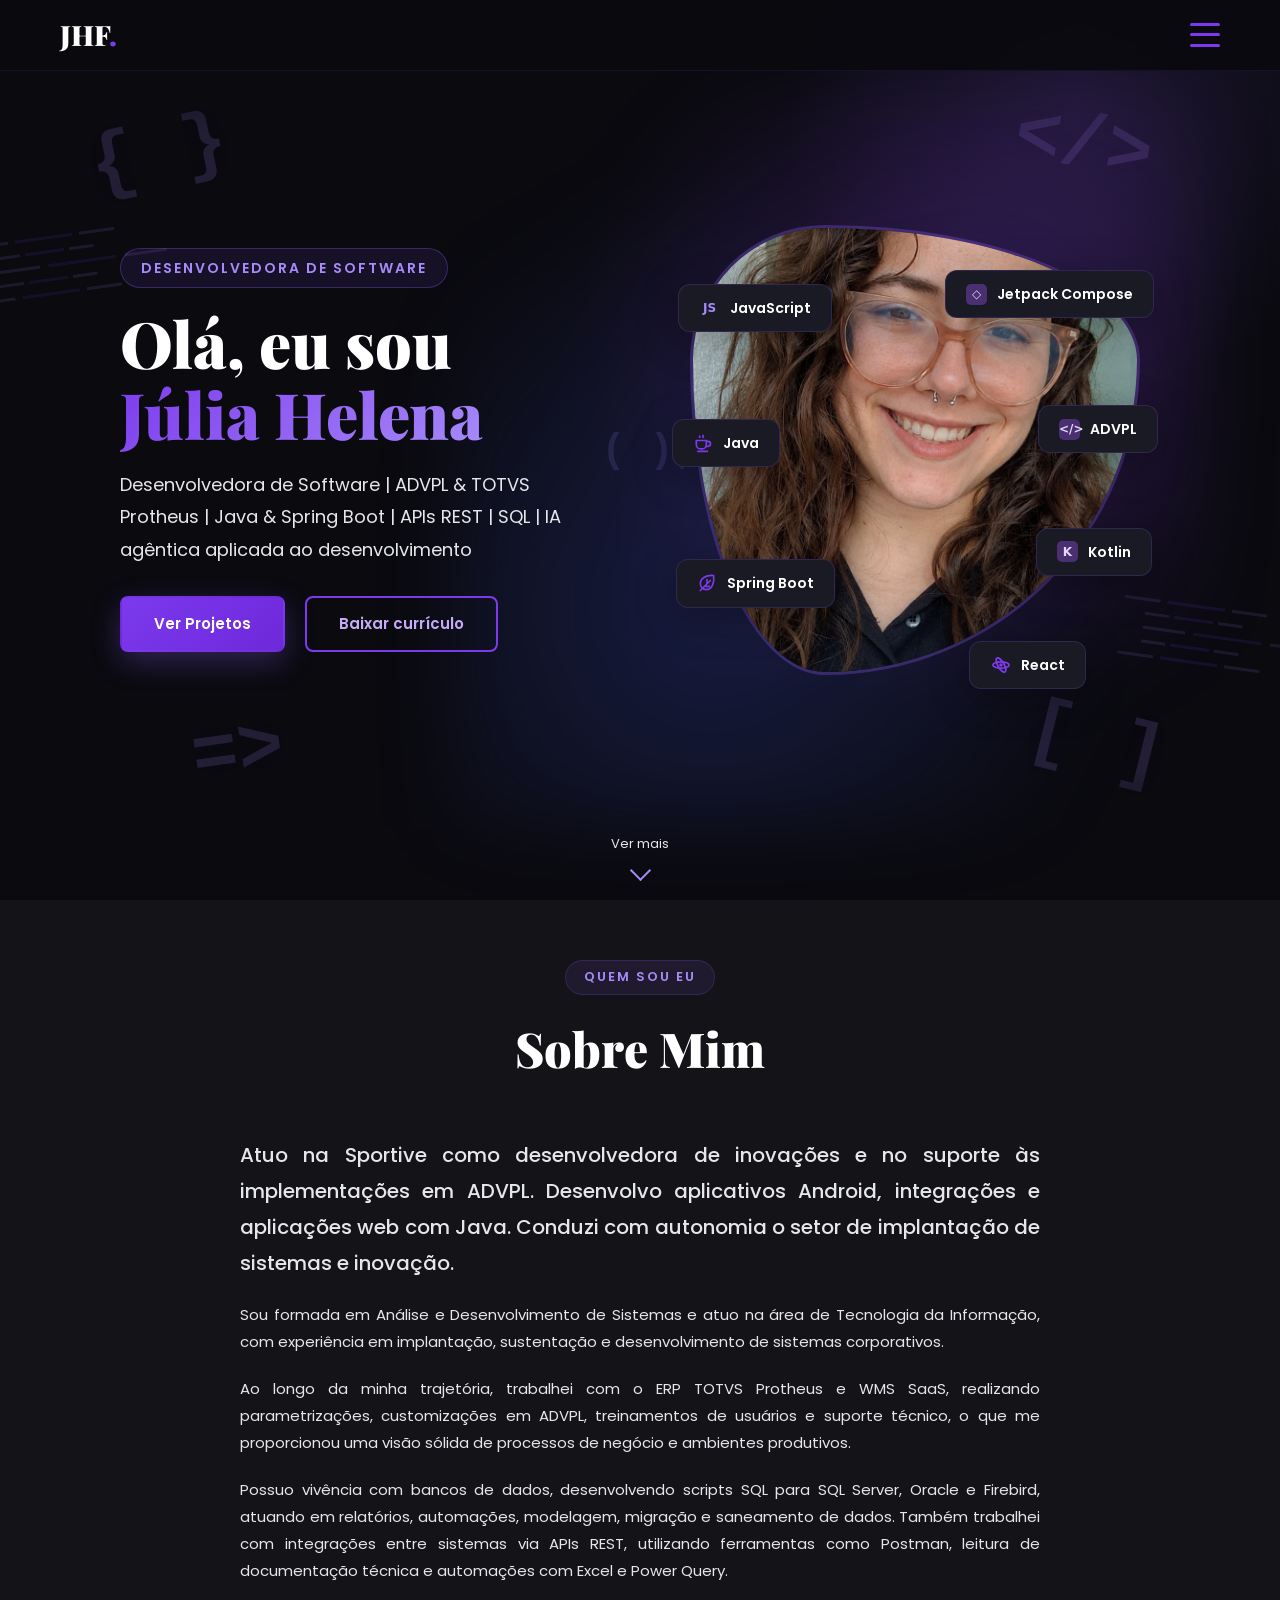
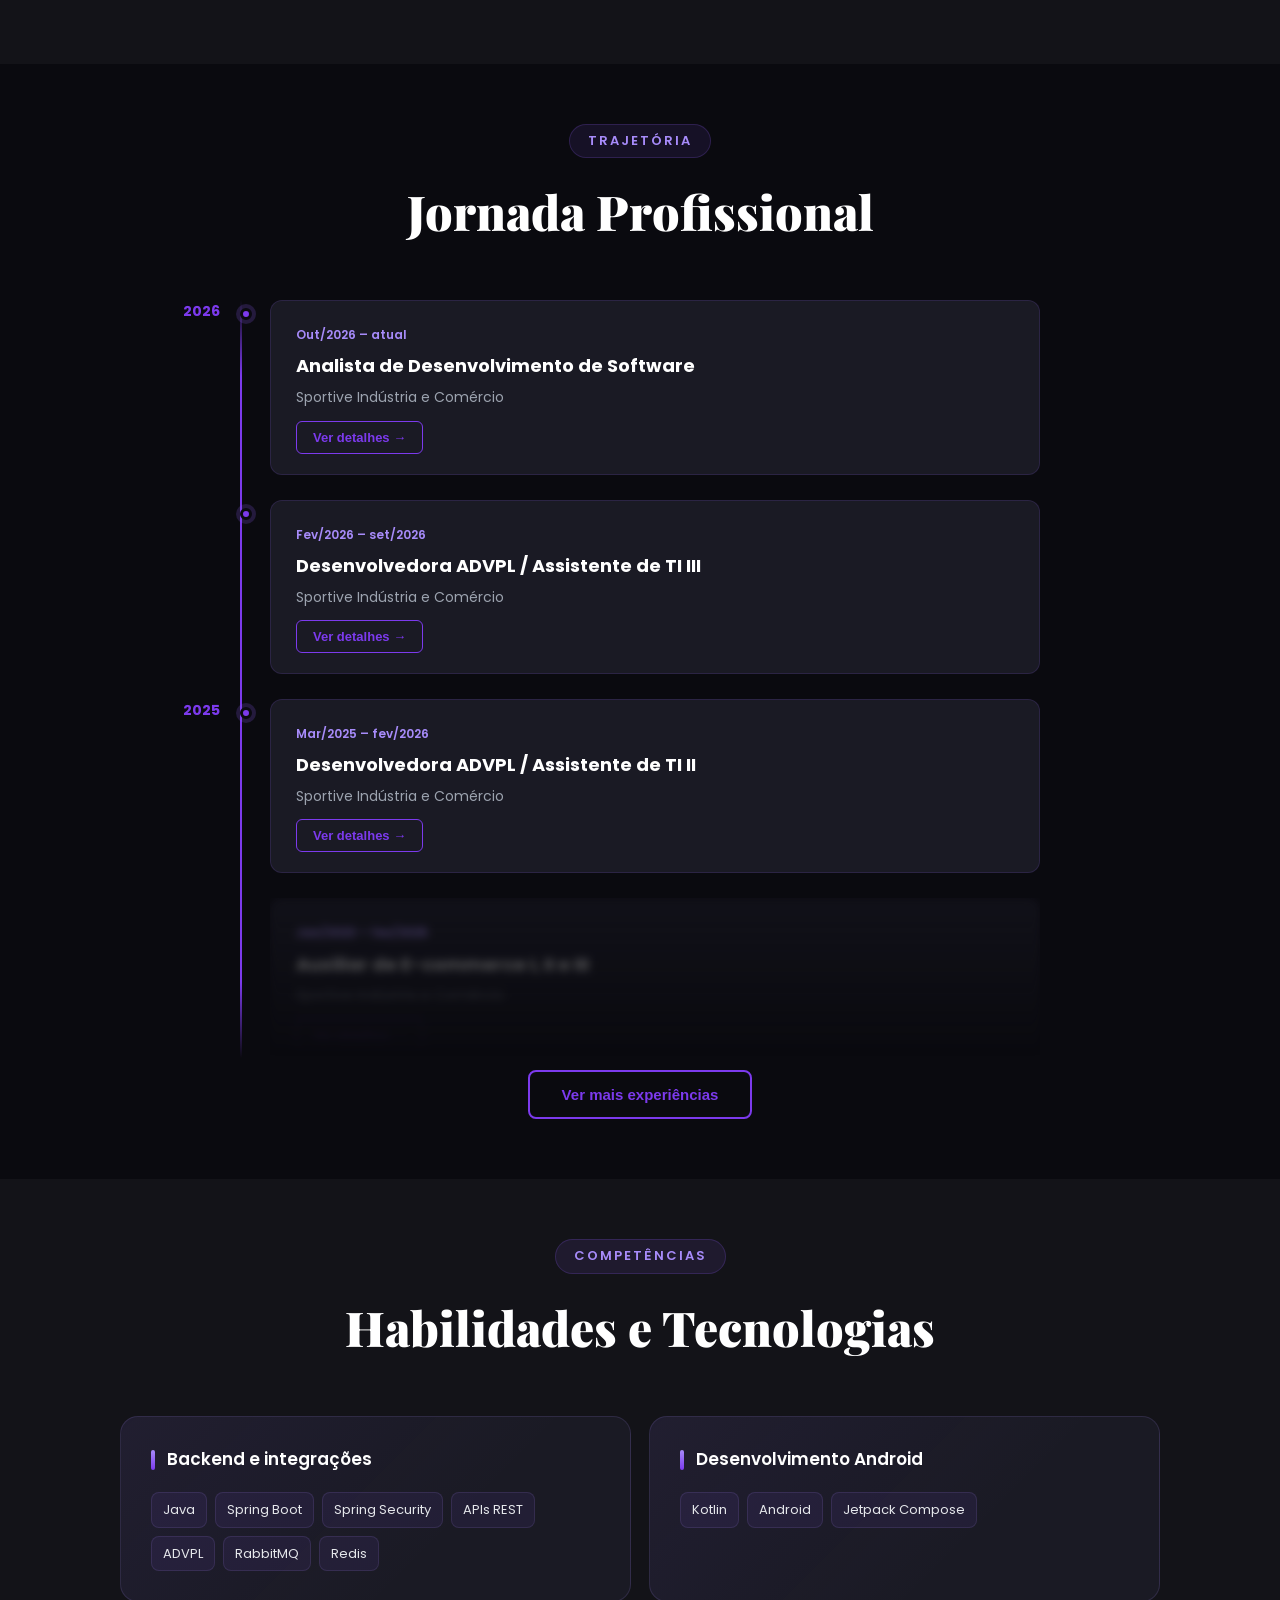
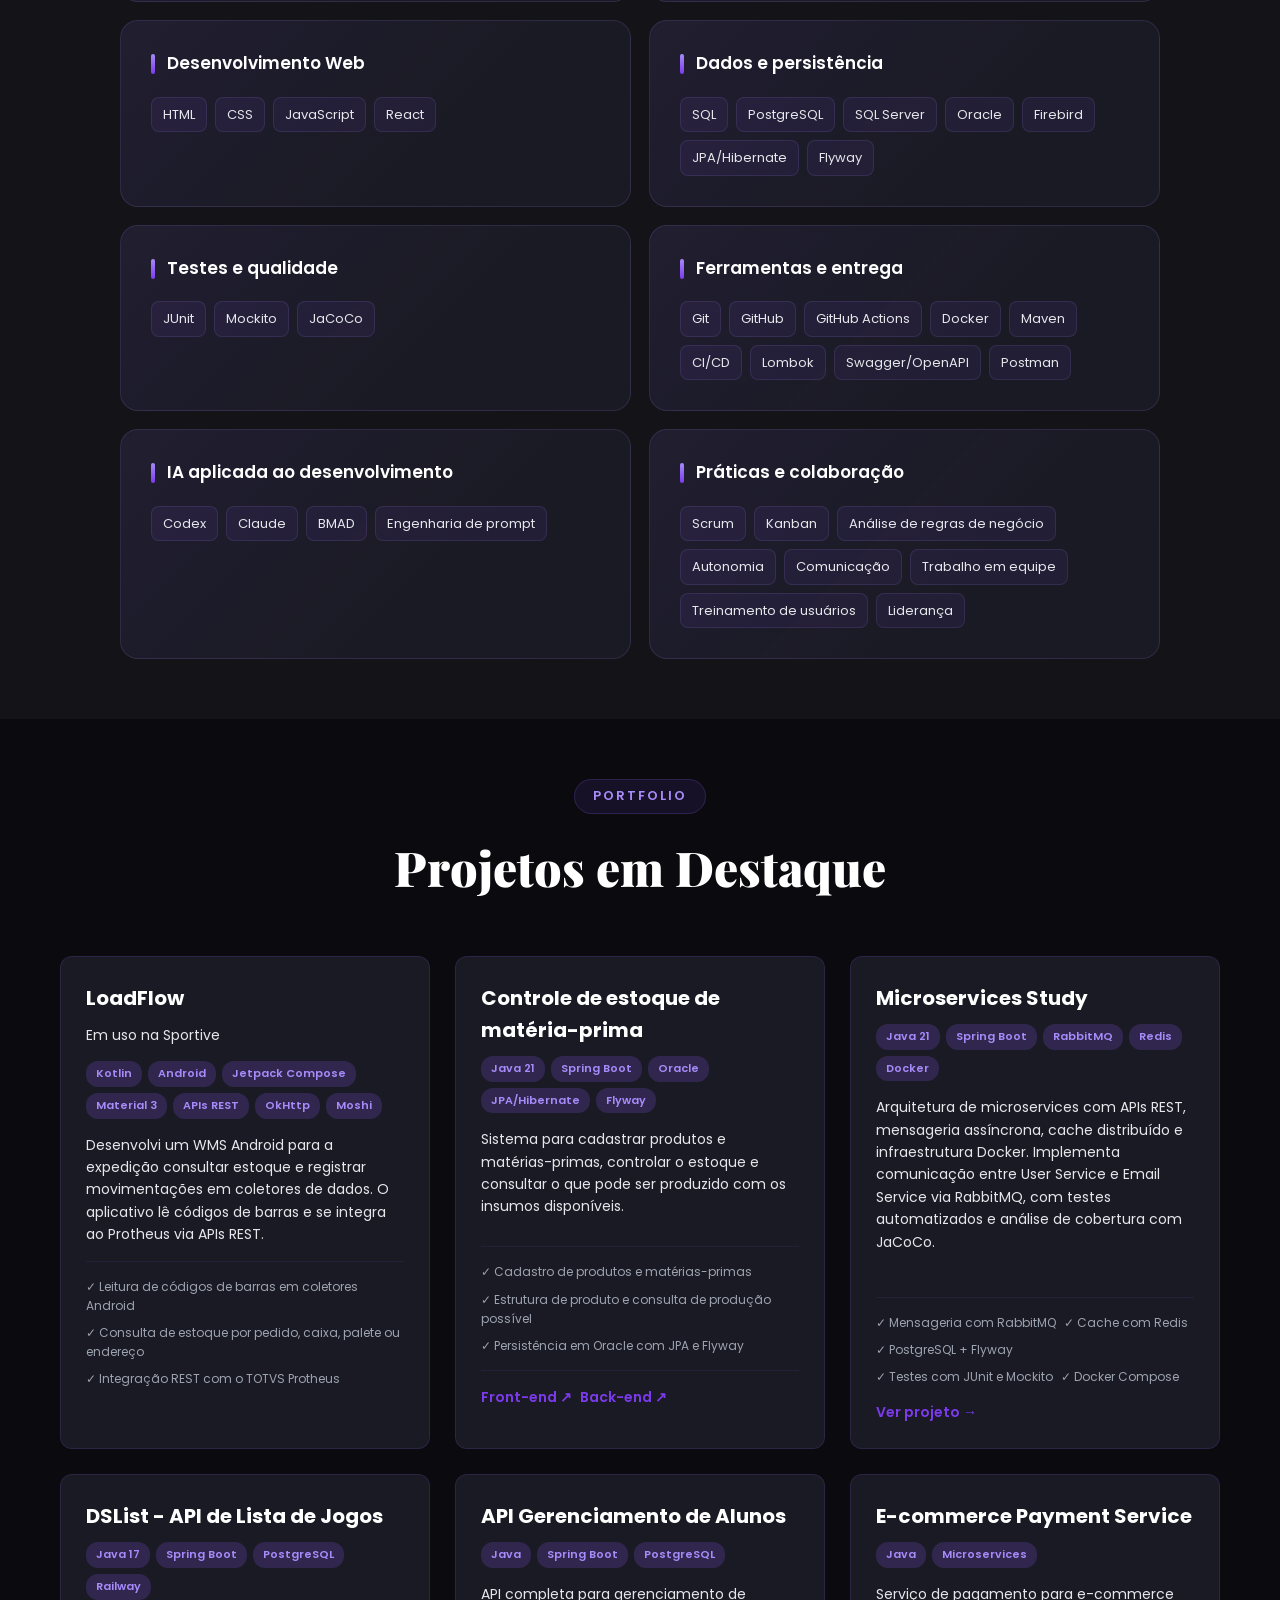
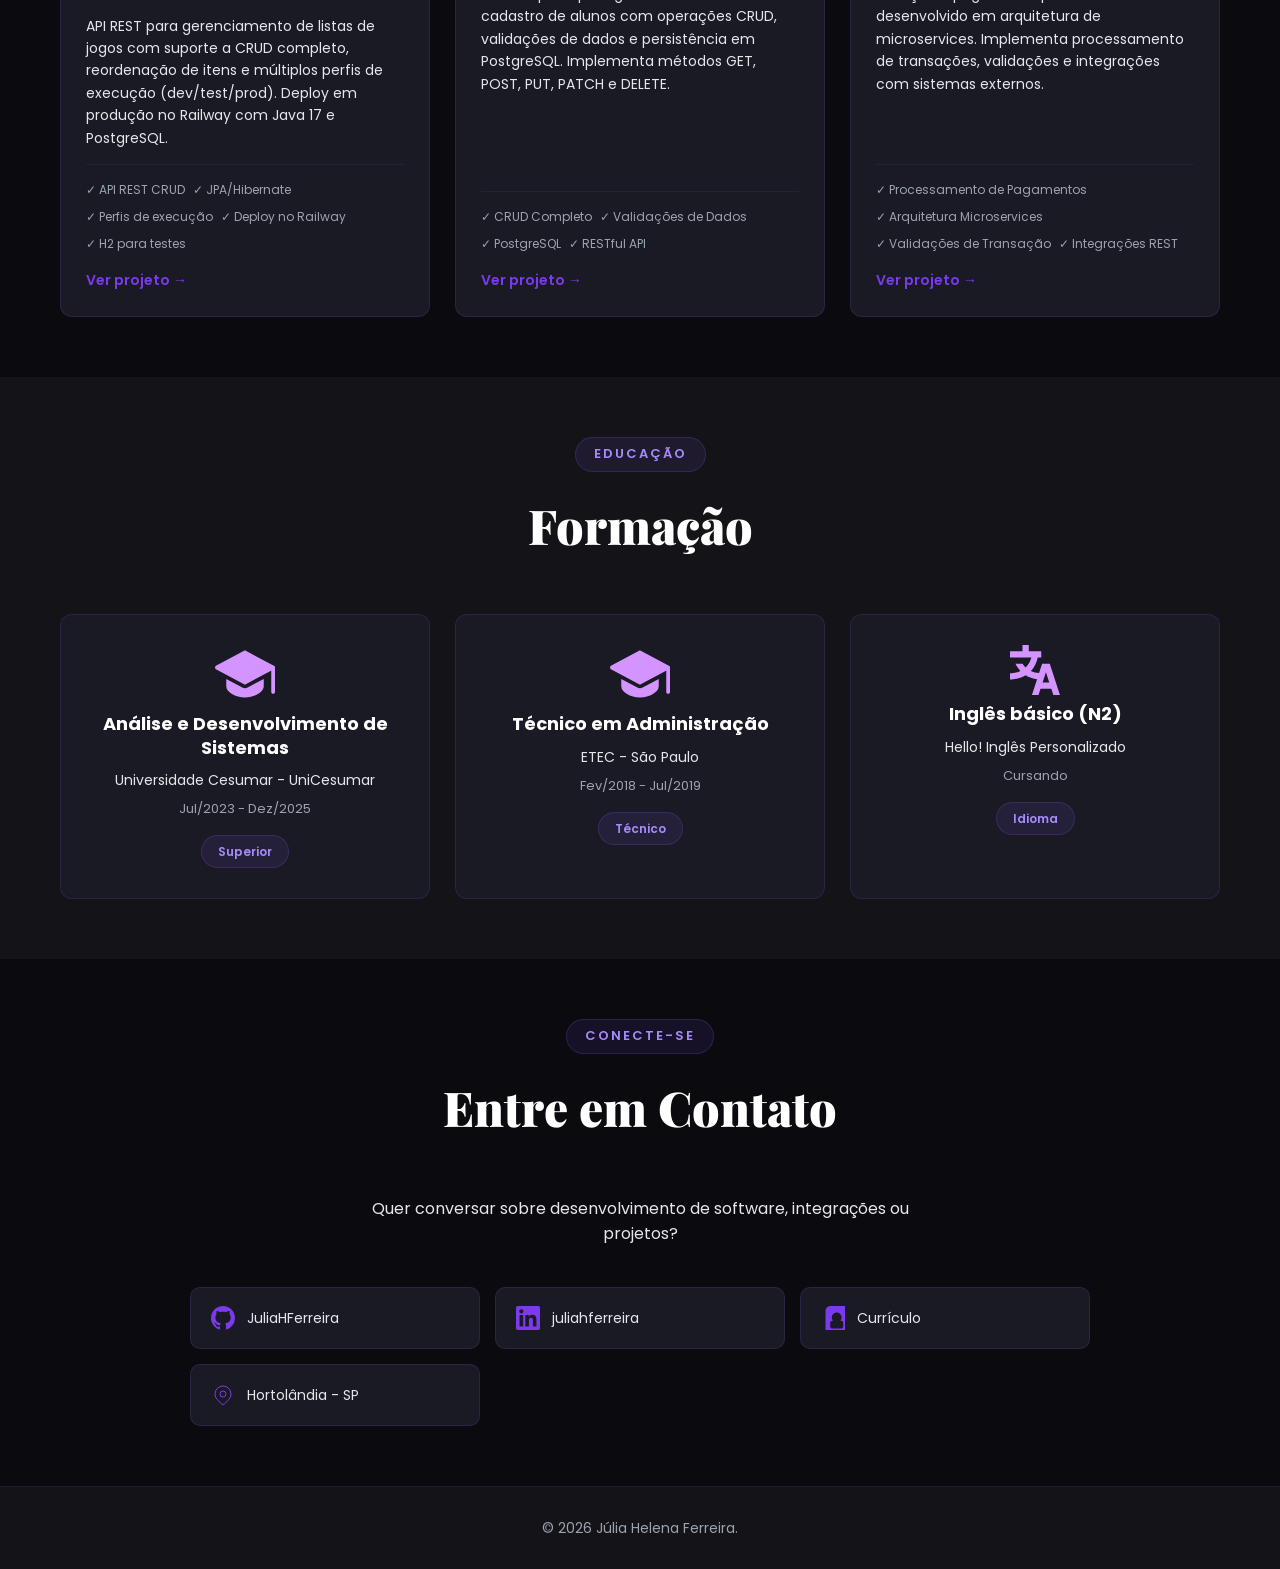
==== commit 4559151f: "feat: Animar símbolos de programação no fundo" ====
--- a/docs/rascunho-visual.html
+++ b/docs/rascunho-visual.html
@@ -56,10 +56,14 @@
     <!-- Main Content -->
     <main>
         <section id="home" class="hero">
-            <div class="hero-network" aria-hidden="true">
-                <div class="hero-network-grid"></div>
-                <div class="hero-network-nodes"></div>
-                <div class="hero-network-scan"></div>
+            <div class="hero-code" aria-hidden="true">
+                <span class="code-symbol code-braces">{ }</span>
+                <span class="code-symbol code-tags">&lt;/&gt;</span>
+                <span class="code-symbol code-arrow">=&gt;</span>
+                <span class="code-symbol code-brackets">[ ]</span>
+                <span class="code-symbol code-parens">( );</span>
+                <div class="code-lines"><i></i><i></i><i></i><i></i><i></i></div>
+                <div class="code-lines code-lines-bottom"><i></i><i></i><i></i><i></i><i></i></div>
             </div>
             <div class="hero-container">
                 <div class="hero-content">
--- a/assets/styles.css
+++ b/assets/styles.css
@@ -1148,73 +1148,68 @@
 /* Abertura animada, trajetória expansível e menu lateral */
 .hero-description { max-width: 42ch; }
 .hero { isolation: isolate; }
-.hero-network {
+/* Símbolos decorativos de programação ao fundo da abertura */
+.hero-code {
     position: absolute;
     inset: 0;
     z-index: -1;
     overflow: hidden;
     pointer-events: none;
-    perspective: 650px;
-    mask-image: linear-gradient(transparent, black 20%, black 85%, transparent);
-}
-
-.hero-network-grid {
+    color: var(--accent);
+    mask-image: linear-gradient(transparent, black 15%, black 85%, transparent);
+}
+
+.code-symbol {
     position: absolute;
-    inset: -15% -40% -60%;
-    background-image:
-        linear-gradient(rgba(167, 139, 250, .14) 1px, transparent 1px),
-        linear-gradient(90deg, rgba(167, 139, 250, .14) 1px, transparent 1px);
-    background-size: 72px 72px;
-    transform: rotateX(58deg);
-    transform-origin: center 65%;
-    animation: network-travel 16s linear infinite;
-}
-
-.hero-network-nodes {
+    font-family: ui-monospace, SFMono-Regular, Consolas, monospace;
+    font-weight: 600;
+    font-size: clamp(40px, 6vw, 90px);
+    line-height: 1;
+    opacity: .16;
+    text-shadow: 0 0 30px rgba(139, 92, 246, .2);
+    animation: code-drift 16s ease-in-out infinite alternate;
+}
+
+.code-braces { top: 13%; left: 7%; rotate: -12deg; }
+.code-tags { top: 12%; right: 10%; rotate: 10deg; animation-delay: -7s; }
+.code-arrow { bottom: 12%; left: 15%; rotate: -8deg; animation-delay: -4s; }
+.code-brackets { bottom: 13%; right: 9%; rotate: 14deg; animation-delay: -10s; }
+.code-parens { top: 48%; left: 47%; font-size: 40px; animation-delay: -12s; }
+
+.code-lines {
     position: absolute;
-    inset: -40px;
-    background-image:
-        radial-gradient(circle at 18% 22%, #c4b5fd 0 2px, transparent 4px),
-        radial-gradient(circle at 82% 16%, #a78bfa 0 2px, transparent 4px),
-        radial-gradient(circle at 48% 72%, #a78bfa 0 2px, transparent 5px),
-        radial-gradient(circle at 92% 65%, #c4b5fd 0 2px, transparent 4px),
-        radial-gradient(circle at 12% 85%, #8b5cf6 0 2px, transparent 5px);
-    animation: network-pulse 7s ease-in-out infinite alternate;
-}
-
-.hero-network-scan {
-    position: absolute;
-    top: 0;
-    bottom: 0;
-    left: -35%;
-    width: 30%;
-    background: linear-gradient(90deg, transparent, rgba(139, 92, 246, .09), transparent);
-    border-right: 1px solid rgba(167, 139, 250, .12);
-    transform: skewX(-18deg);
-    animation: network-scan 14s ease-in-out infinite;
-}
-
-@keyframes network-travel {
-    to { transform: rotateX(58deg) translateY(72px); }
-}
-
-@keyframes network-pulse {
-    from { opacity: .25; transform: translateY(0); }
-    to { opacity: .8; transform: translateY(-18px); }
-}
-
-@keyframes network-scan {
-    0%, 10% { translate: 0; opacity: 0; }
-    25% { opacity: 1; }
-    85%, 100% { translate: 500%; opacity: 0; }
+    top: 26%;
+    left: -25px;
+    display: flex;
+    flex-direction: column;
+    gap: 11px;
+    width: 180px;
+    opacity: .12;
+    rotate: -8deg;
+    animation: code-drift 20s ease-in-out -5s infinite alternate;
+}
+
+.code-lines i {
+    display: block;
+    width: 80%;
+    height: 3px;
+    border-radius: 3px;
+    background: linear-gradient(90deg, var(--accent) 25%, transparent 25% 30%, var(--primary) 30% 70%, transparent 70% 75%, var(--accent) 75%);
+}
+
+.code-lines i:nth-child(2n) { width: 55%; margin-left: 22px; }
+.code-lines i:nth-child(3) { width: 95%; margin-left: 22px; }
+.code-lines-bottom { top: auto; left: auto; bottom: 26%; right: -20px; rotate: 8deg; animation-delay: -11s; }
+
+@keyframes code-drift {
+    from { transform: translateY(0); opacity: .1; }
+    to { transform: translateY(-22px); opacity: .22; }
 }
 
 @media (max-width: 768px) {
-    .hero-network { opacity: .6; }
-    .hero-network-grid { background-size: 54px 54px; }
-    @keyframes network-travel {
-        to { transform: rotateX(58deg) translateY(54px); }
-    }
+    .hero-code { opacity: .65; }
+    .code-lines { width: 110px; }
+    .code-parens { left: 82%; top: 48%; }
 }
 
 .hero::after { content: ""; position: absolute; z-index: -1; pointer-events: none; inset: 10% 6% 8% 35%; background: radial-gradient(ellipse at 70% 35%, #7437cc55, transparent 54%), radial-gradient(ellipse at 35% 70%, #3443ac50, transparent 58%); filter: blur(38px); animation: glow-drift 12s ease-in-out infinite alternate; }
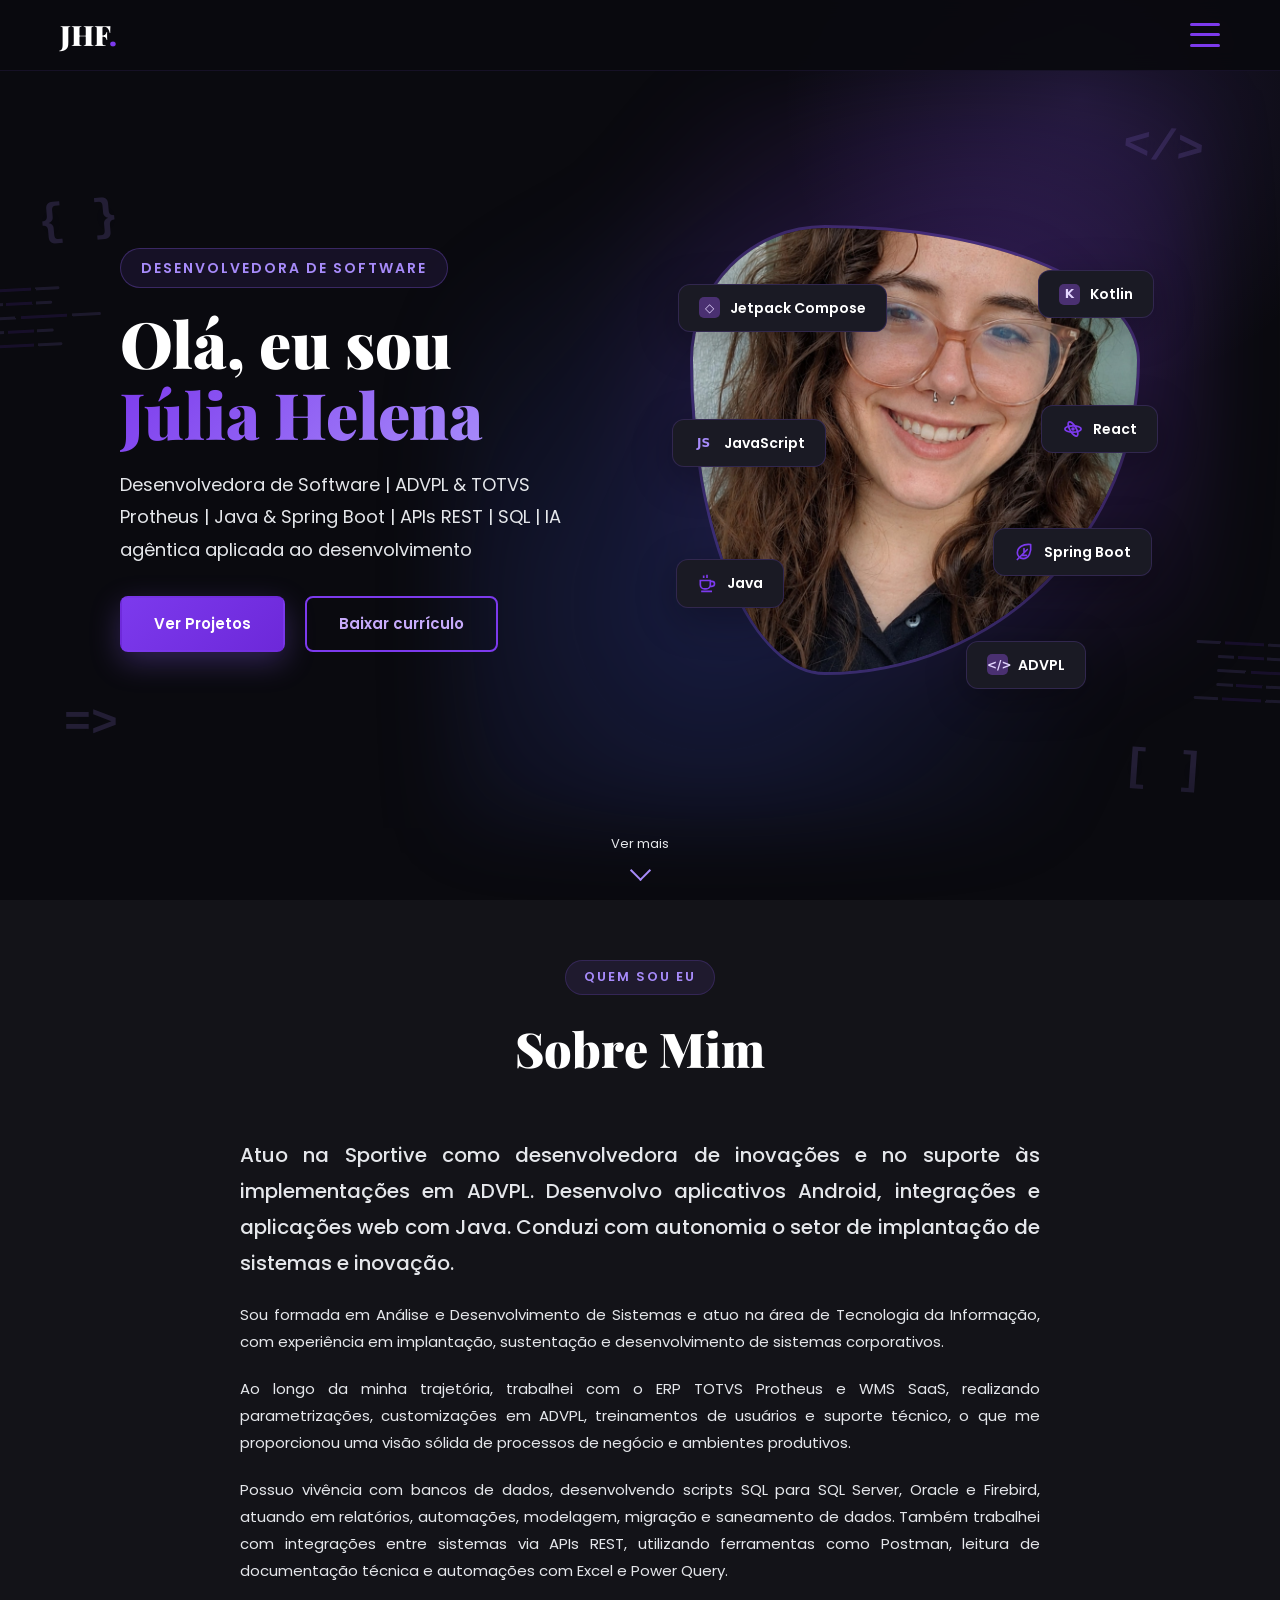
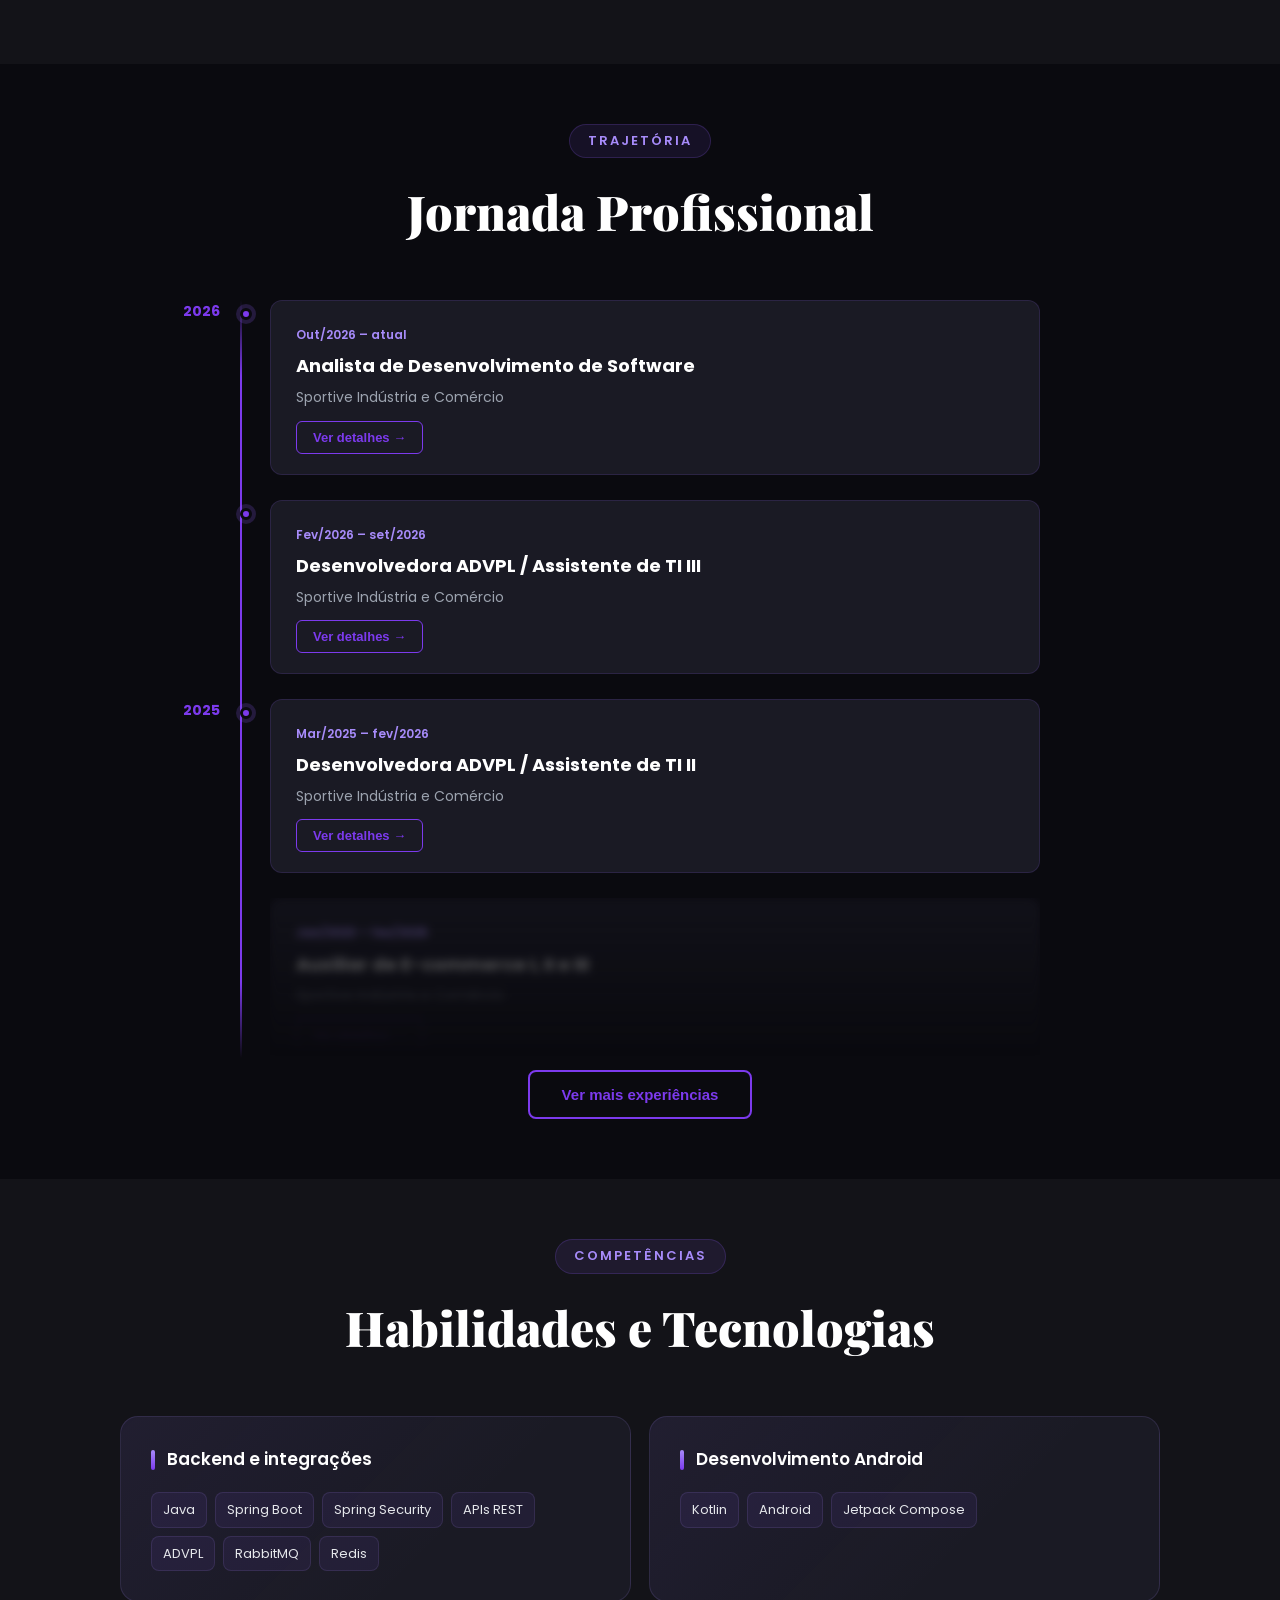
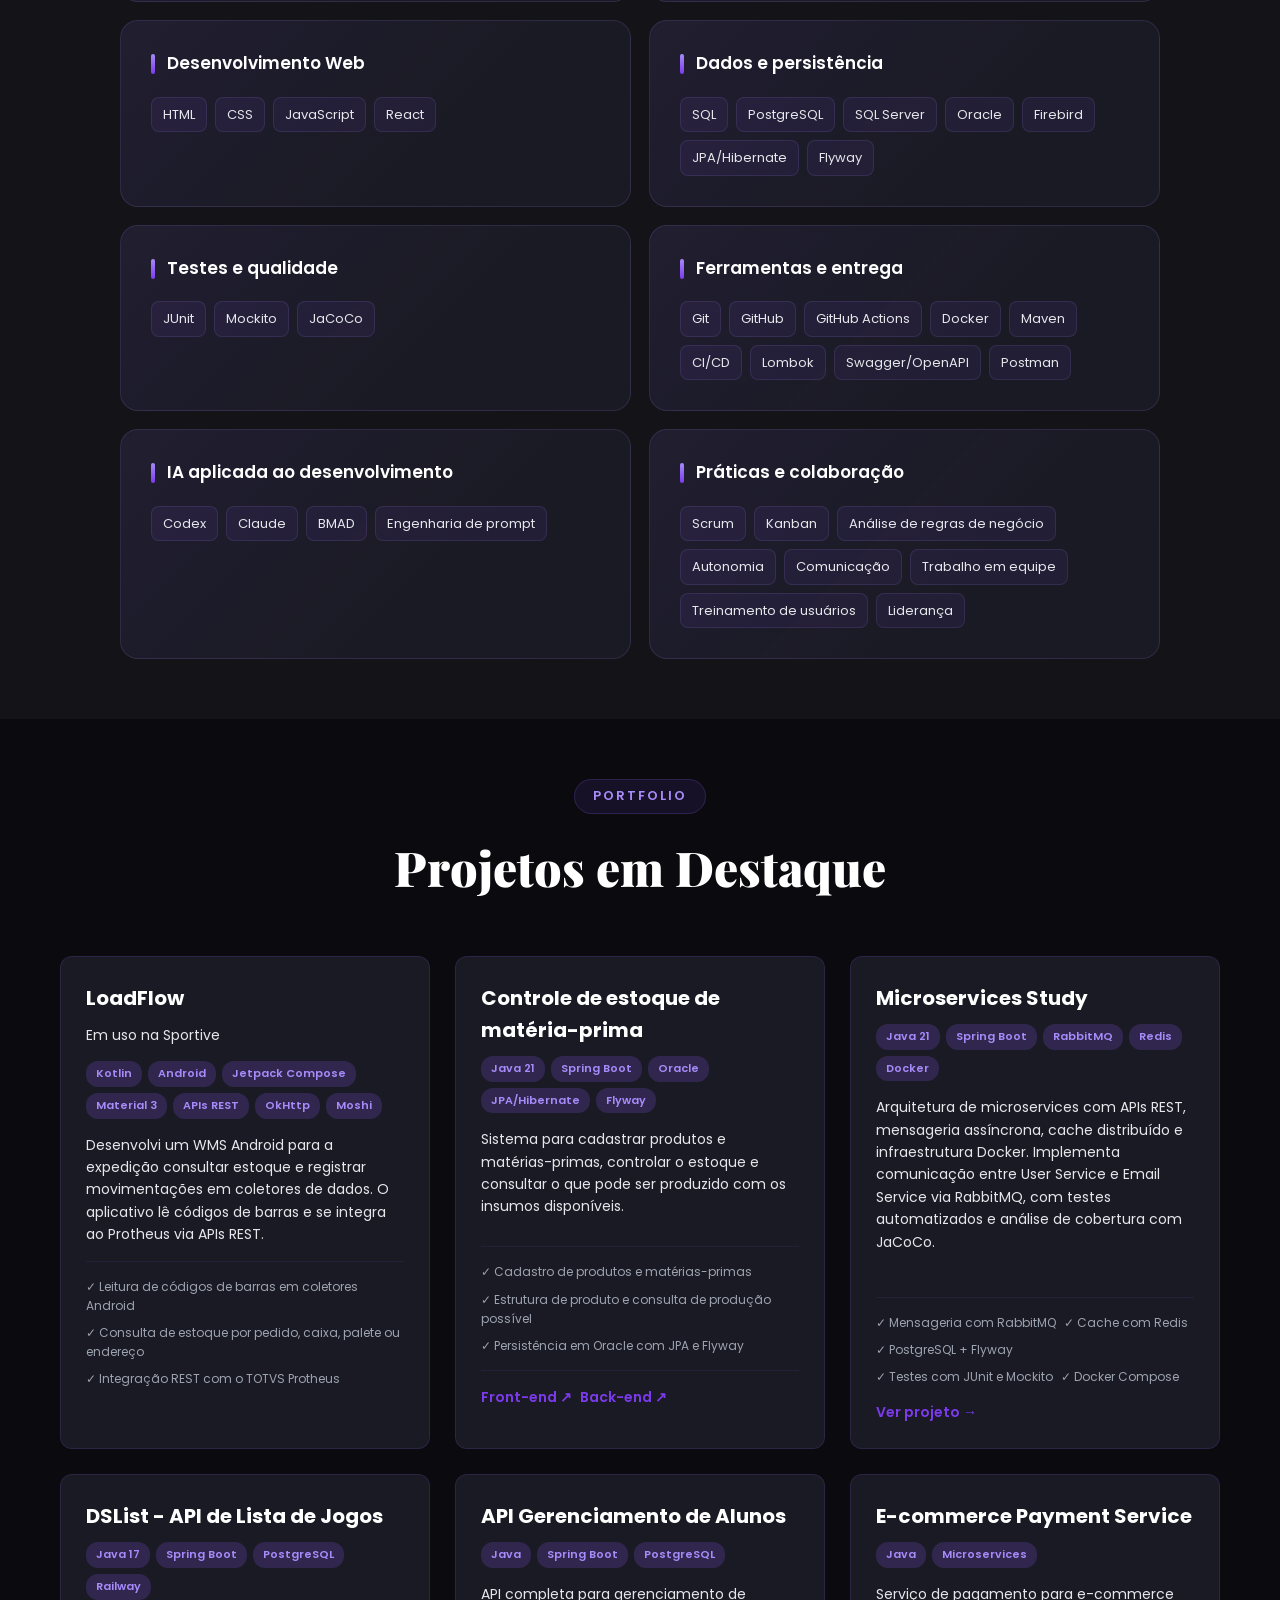
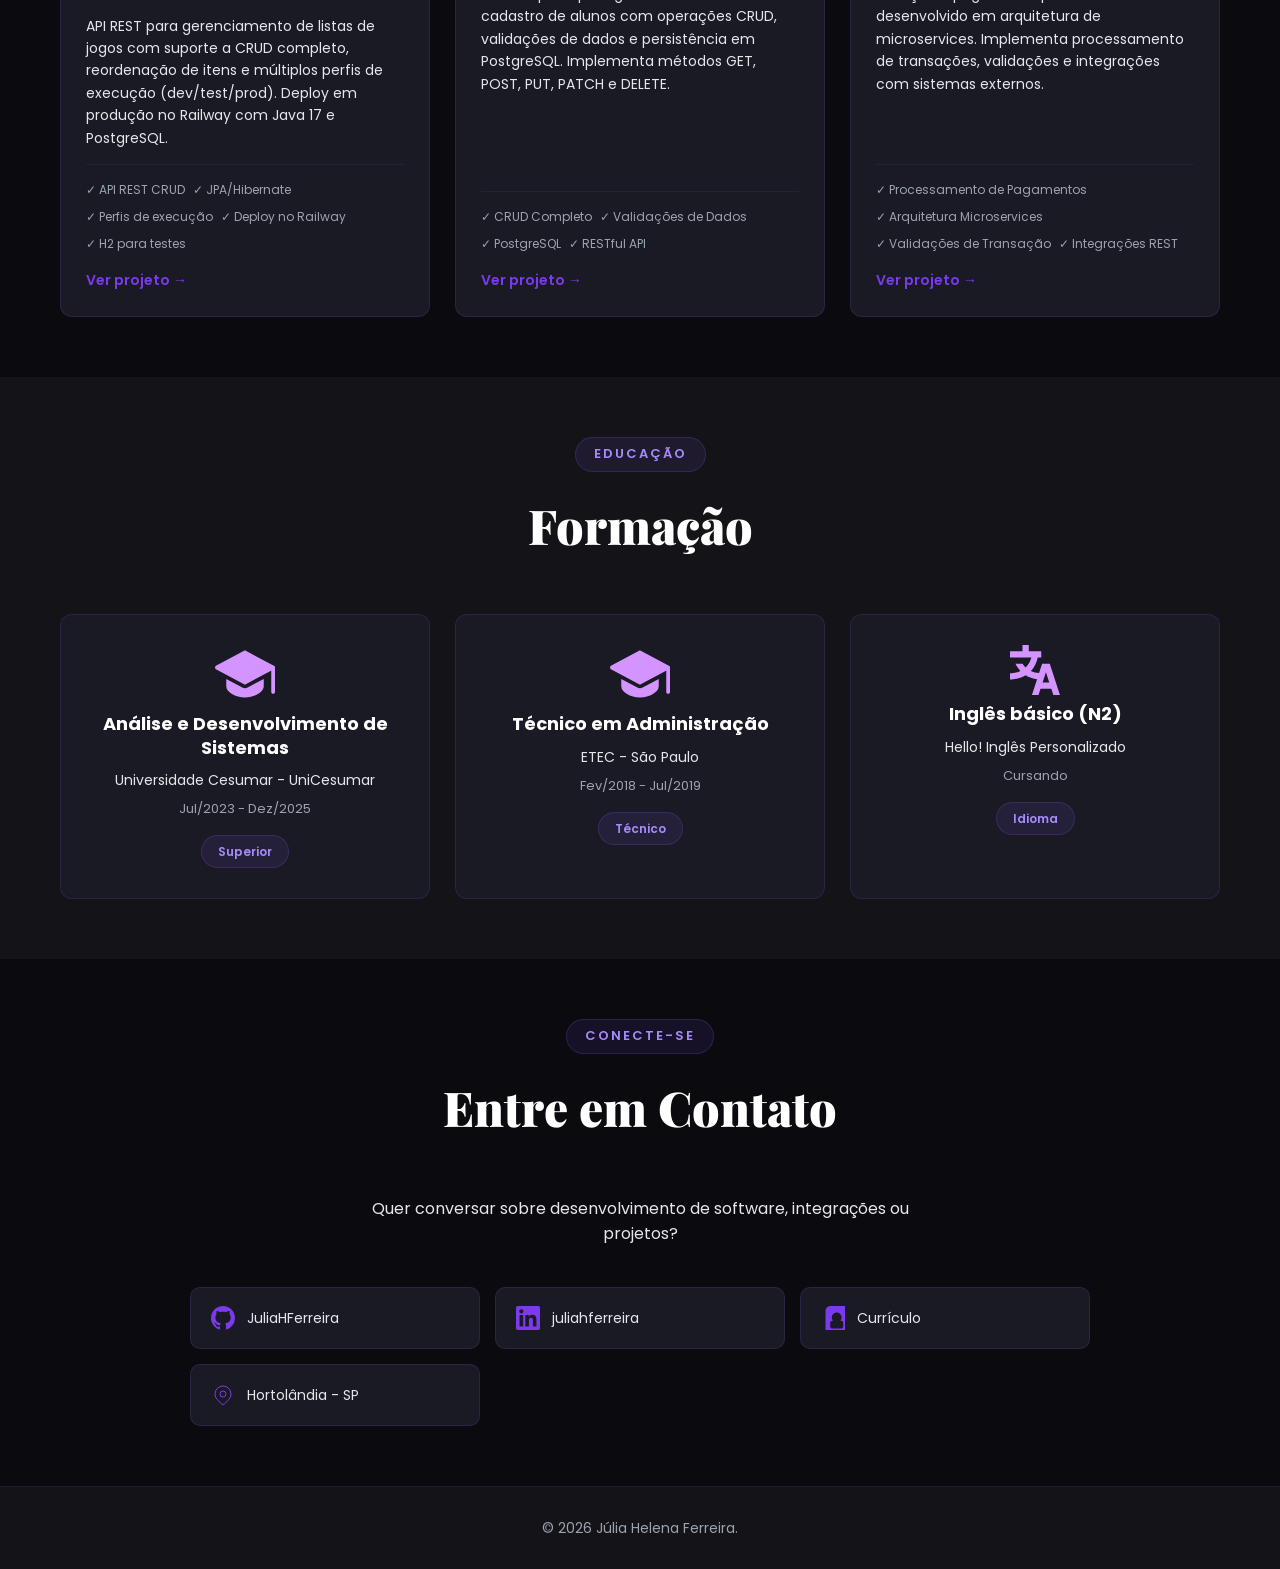
==== commit 8cb4c0bb: "feat: Refinar composição dos símbolos no fundo" ====
--- a/docs/rascunho-visual.html
+++ b/docs/rascunho-visual.html
@@ -61,7 +61,6 @@
                 <span class="code-symbol code-tags">&lt;/&gt;</span>
                 <span class="code-symbol code-arrow">=&gt;</span>
                 <span class="code-symbol code-brackets">[ ]</span>
-                <span class="code-symbol code-parens">( );</span>
                 <div class="code-lines"><i></i><i></i><i></i><i></i><i></i></div>
                 <div class="code-lines code-lines-bottom"><i></i><i></i><i></i><i></i><i></i></div>
             </div>
--- a/assets/styles.css
+++ b/assets/styles.css
@@ -1163,30 +1163,29 @@
     position: absolute;
     font-family: ui-monospace, SFMono-Regular, Consolas, monospace;
     font-weight: 600;
-    font-size: clamp(40px, 6vw, 90px);
+    font-size: clamp(26px, 3.5vw, 48px);
     line-height: 1;
     opacity: .16;
     text-shadow: 0 0 30px rgba(139, 92, 246, .2);
-    animation: code-drift 16s ease-in-out infinite alternate;
-}
-
-.code-braces { top: 13%; left: 7%; rotate: -12deg; }
-.code-tags { top: 12%; right: 10%; rotate: 10deg; animation-delay: -7s; }
-.code-arrow { bottom: 12%; left: 15%; rotate: -8deg; animation-delay: -4s; }
-.code-brackets { bottom: 13%; right: 9%; rotate: 14deg; animation-delay: -10s; }
-.code-parens { top: 48%; left: 47%; font-size: 40px; animation-delay: -12s; }
+    animation: code-drift 9s ease-in-out infinite alternate;
+}
+
+.code-braces { top: 22%; left: 3%; rotate: -5deg; }
+.code-tags { top: 14%; right: 6%; rotate: 5deg; animation-delay: -7s; }
+.code-arrow { bottom: 17%; left: 5%; animation-delay: -4s; }
+.code-brackets { bottom: 12%; right: 6%; rotate: 4deg; animation-delay: -10s; }
 
 .code-lines {
     position: absolute;
-    top: 26%;
-    left: -25px;
+    top: 32%;
+    left: -35px;
     display: flex;
     flex-direction: column;
     gap: 11px;
-    width: 180px;
+    width: 120px;
     opacity: .12;
-    rotate: -8deg;
-    animation: code-drift 20s ease-in-out -5s infinite alternate;
+    rotate: -3deg;
+    animation: code-drift 10s ease-in-out -5s infinite alternate;
 }
 
 .code-lines i {
@@ -1195,21 +1194,35 @@
     height: 3px;
     border-radius: 3px;
     background: linear-gradient(90deg, var(--accent) 25%, transparent 25% 30%, var(--primary) 30% 70%, transparent 70% 75%, var(--accent) 75%);
+    animation: code-type 6s steps(18, end) infinite;
 }
 
 .code-lines i:nth-child(2n) { width: 55%; margin-left: 22px; }
 .code-lines i:nth-child(3) { width: 95%; margin-left: 22px; }
-.code-lines-bottom { top: auto; left: auto; bottom: 26%; right: -20px; rotate: 8deg; animation-delay: -11s; }
+.code-lines i:nth-child(2) { animation-delay: .3s; }
+.code-lines i:nth-child(3) { animation-delay: .6s; }
+.code-lines i:nth-child(4) { animation-delay: .9s; }
+.code-lines i:nth-child(5) { animation-delay: 1.2s; }
+.code-lines-bottom { top: auto; left: auto; bottom: 22%; right: -35px; rotate: 3deg; animation-delay: -11s; }
 
 @keyframes code-drift {
-    from { transform: translateY(0); opacity: .1; }
-    to { transform: translateY(-22px); opacity: .22; }
+    from { transform: translateY(16px); opacity: .12; }
+    to { transform: translateY(-20px); opacity: .24; }
+}
+
+@keyframes code-type {
+    0%, 10% { clip-path: inset(0 100% 0 0); }
+    45%, 80% { clip-path: inset(0); }
+    100% { clip-path: inset(0 100% 0 0); }
 }
 
 @media (max-width: 768px) {
     .hero-code { opacity: .65; }
-    .code-lines { width: 110px; }
-    .code-parens { left: 82%; top: 48%; }
+    .code-lines { width: 80px; }
+    .code-braces { top: 12%; left: 4%; }
+    .code-tags { top: 10%; right: 4%; }
+    .code-arrow { bottom: 9%; left: 4%; }
+    .code-brackets { bottom: 8%; right: 4%; }
 }
 
 .hero::after { content: ""; position: absolute; z-index: -1; pointer-events: none; inset: 10% 6% 8% 35%; background: radial-gradient(ellipse at 70% 35%, #7437cc55, transparent 54%), radial-gradient(ellipse at 35% 70%, #3443ac50, transparent 58%); filter: blur(38px); animation: glow-drift 12s ease-in-out infinite alternate; }
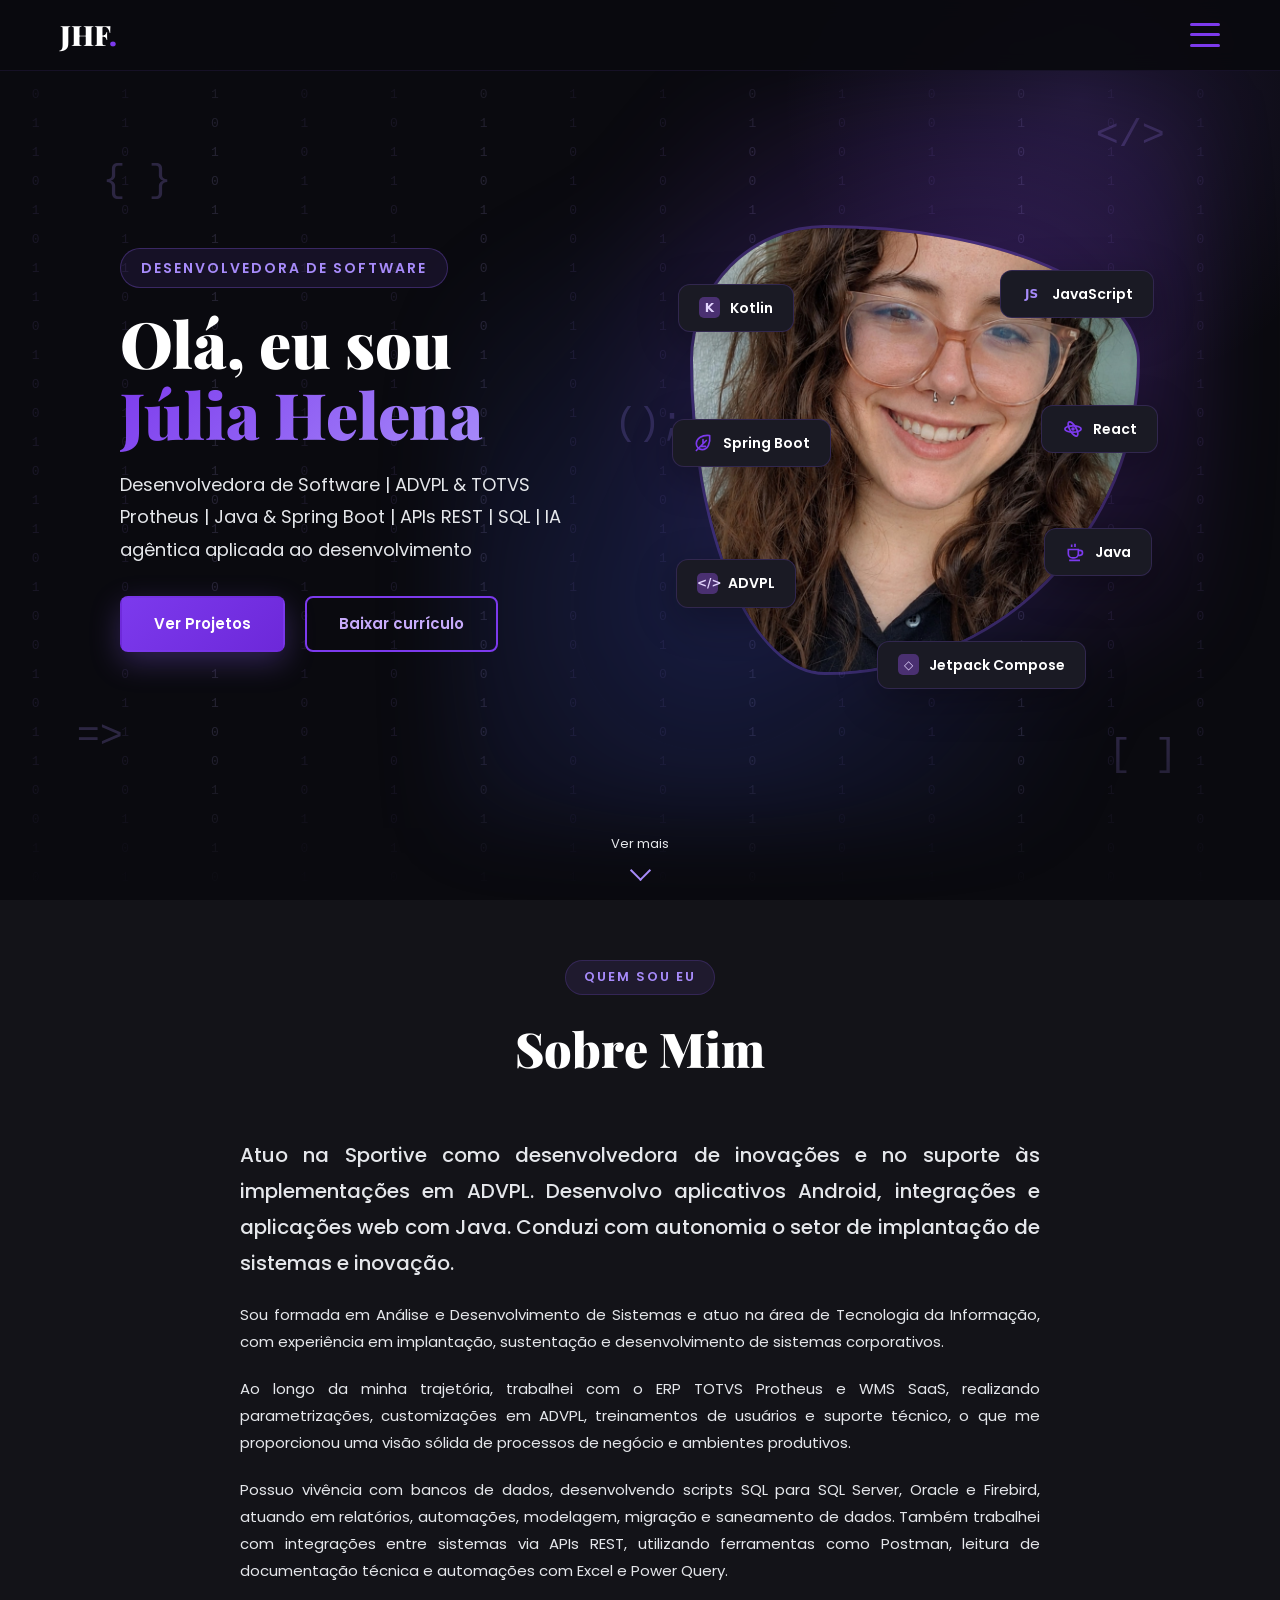
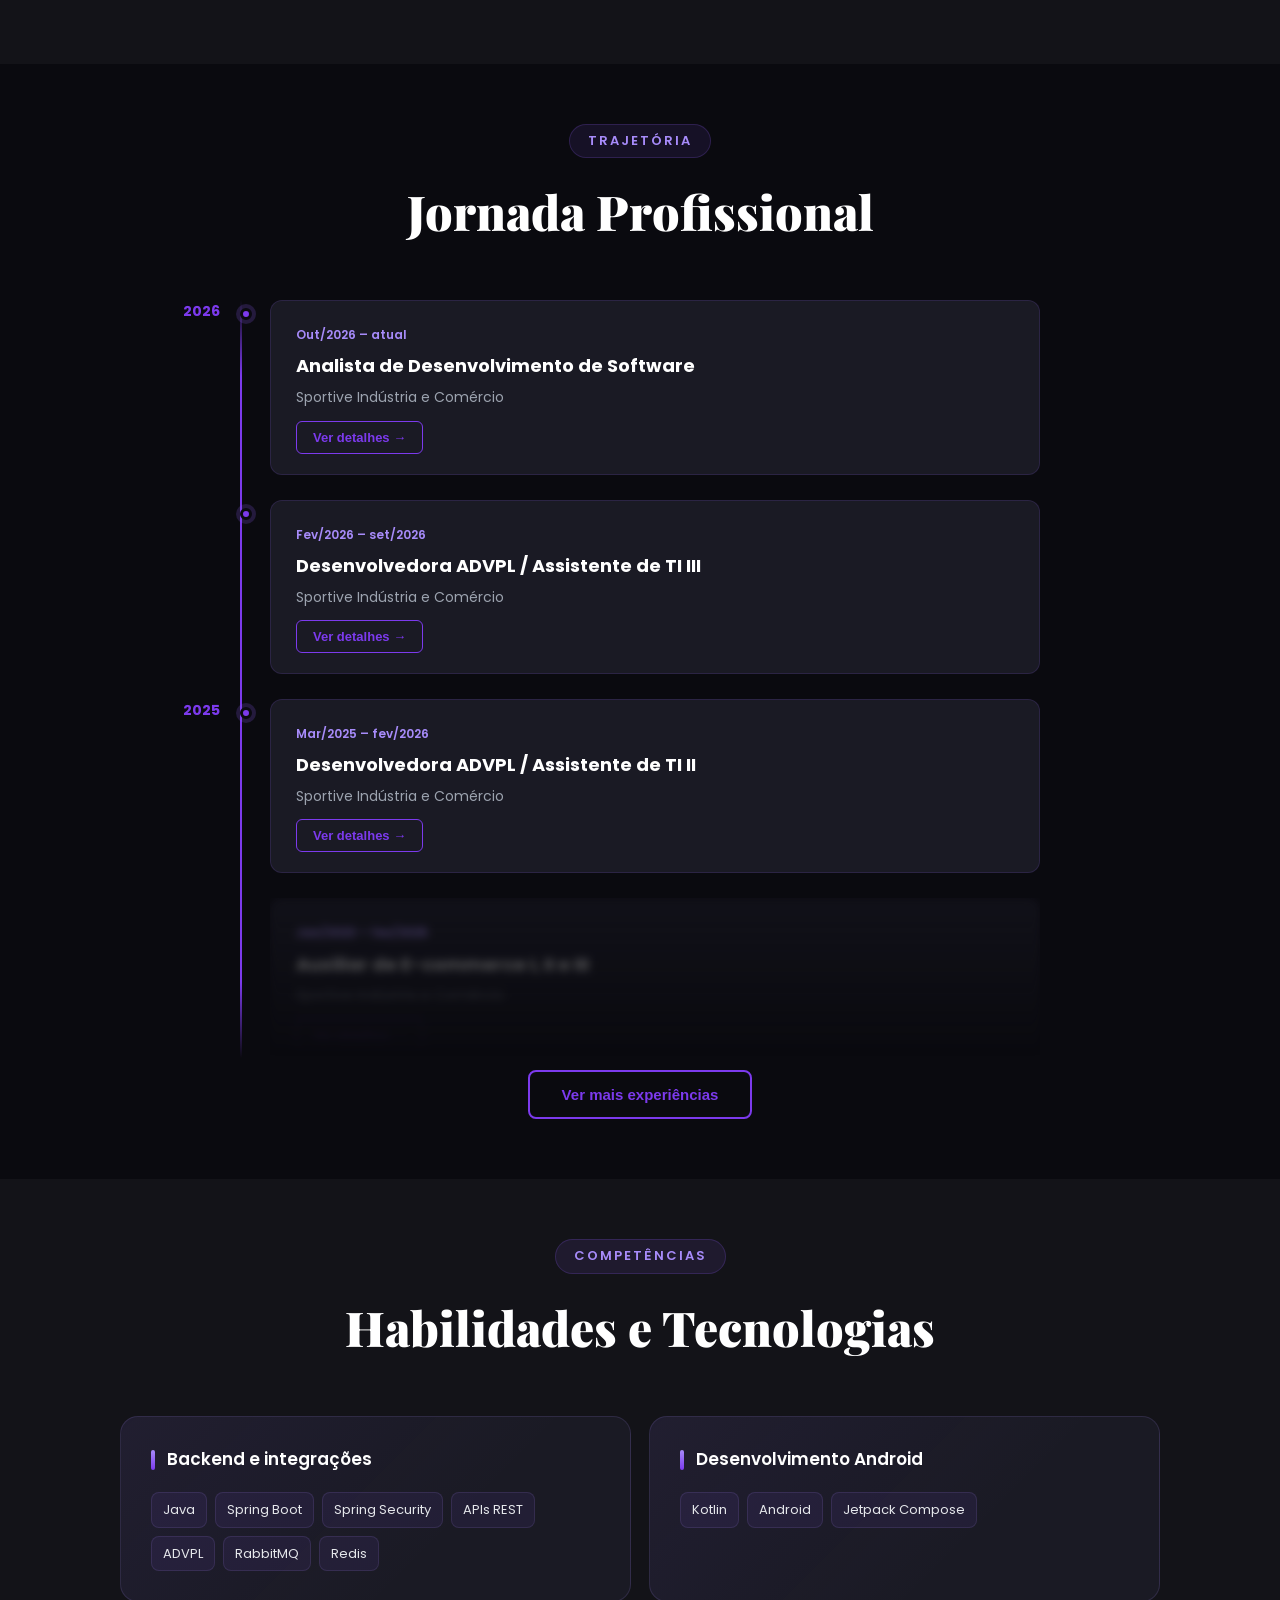
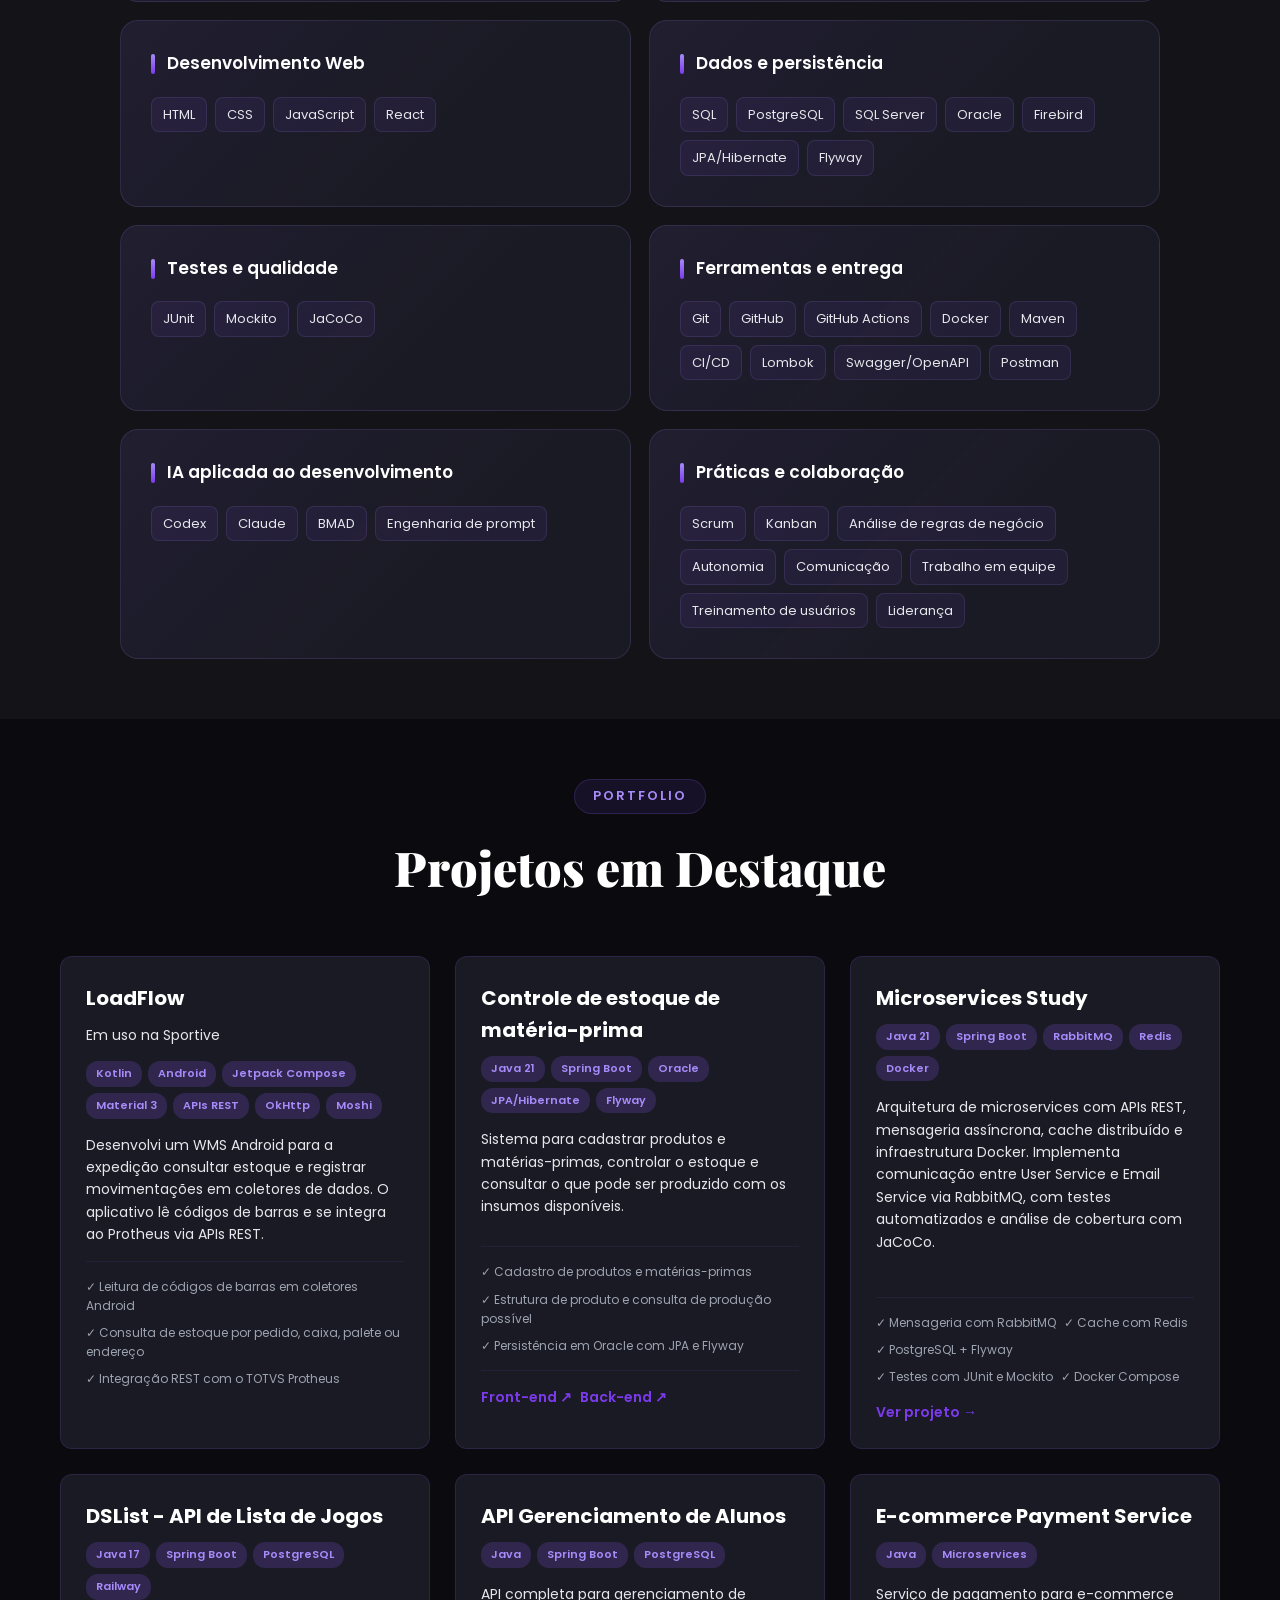
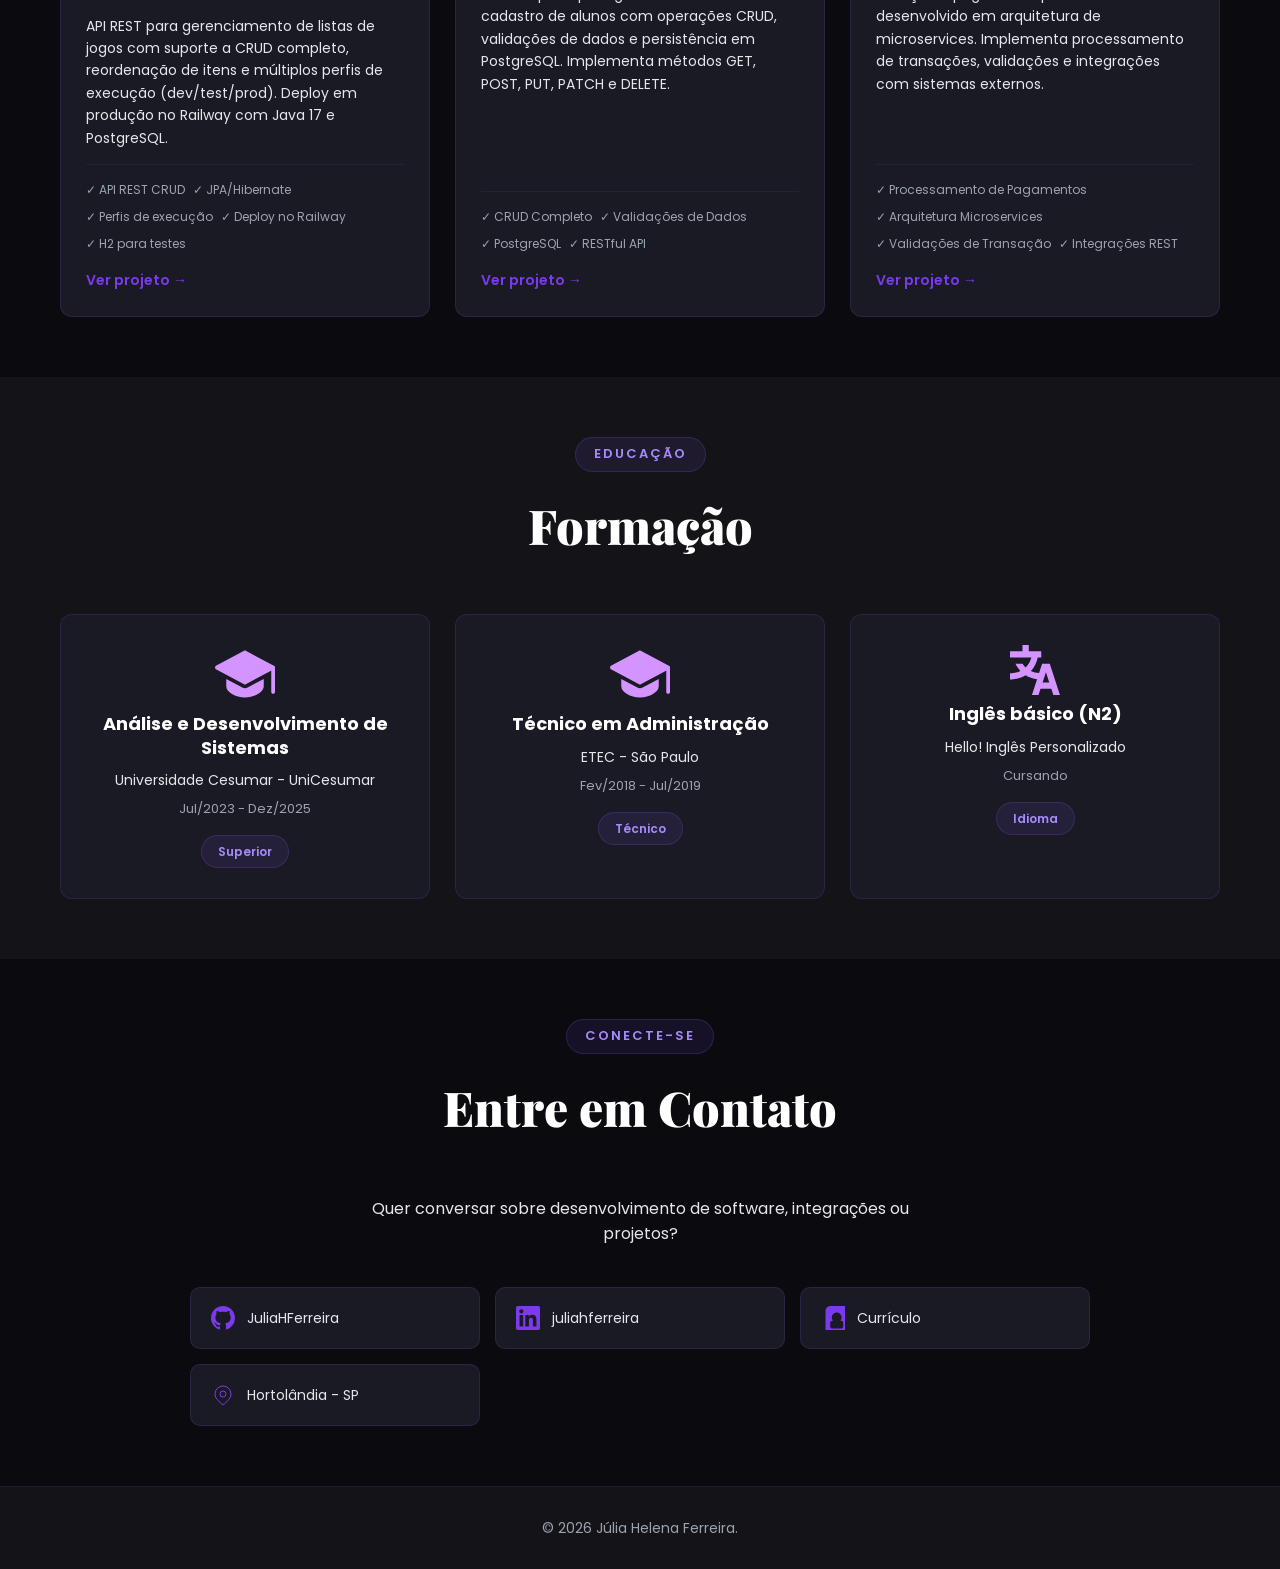
==== commit 87cb5b8d: "feat: Criar fundo binário animado" ====
--- a/docs/rascunho-visual.html
+++ b/docs/rascunho-visual.html
@@ -57,12 +57,25 @@
     <main>
         <section id="home" class="hero">
             <div class="hero-code" aria-hidden="true">
+                <div class="binary-stream" style="--x: 2%; --speed: 24s; --delay: -3s"><span>010011010110100101101001011001010101100110010110010011010110100101101001011001010101100110010110</span><span>010011010110100101101001011001010101100110010110010011010110100101101001011001010101100110010110</span></div>
+                <div class="binary-stream" style="--x: 9%; --speed: 27s; --delay: -7s"><span>1001101011010010110100101100101010110011001011010011010110100101101001011001010101100110010110</span><span>1001101011010010110100101100101010110011001011010011010110100101101001011001010101100110010110</span></div>
+                <div class="binary-stream" style="--x: 16%; --speed: 30s; --delay: -11s"><span>00110101101001011010010110010101011001100101100011010110100101101001011001010101100110010110</span><span>00110101101001011010010110010101011001100101100011010110100101101001011001010101100110010110</span></div>
+                <div class="binary-stream" style="--x: 23%; --speed: 33s; --delay: -15s"><span>011010110100101101001011001010101100110010110011010110100101101001011001010101100110010110</span><span>011010110100101101001011001010101100110010110011010110100101101001011001010101100110010110</span></div>
+                <div class="binary-stream" style="--x: 30%; --speed: 36s; --delay: -19s"><span>1101011010010110100101100101010110011001011011010110100101101001011001010101100110010110</span><span>1101011010010110100101100101010110011001011011010110100101101001011001010101100110010110</span></div>
+                <div class="binary-stream" style="--x: 37%; --speed: 24s; --delay: -23s"><span>10101101001011010010110010101011001100101101010110100101101001011001010101100110010110</span><span>10101101001011010010110010101011001100101101010110100101101001011001010101100110010110</span></div>
+                <div class="binary-stream" style="--x: 44%; --speed: 27s; --delay: -27s"><span>010110100101101001011001010101100110010110010110100101101001011001010101100110010110</span><span>010110100101101001011001010101100110010110010110100101101001011001010101100110010110</span></div>
+                <div class="binary-stream" style="--x: 51%; --speed: 30s; --delay: -31s"><span>1011010010110100101100101010110011001011010110100101101001011001010101100110010110</span><span>1011010010110100101100101010110011001011010110100101101001011001010101100110010110</span></div>
+                <div class="binary-stream" style="--x: 58%; --speed: 33s; --delay: -35s"><span>01101001011010010110010101011001100101100110100101101001011001010101100110010110</span><span>01101001011010010110010101011001100101100110100101101001011001010101100110010110</span></div>
+                <div class="binary-stream" style="--x: 65%; --speed: 36s; --delay: -39s"><span>110100101101001011001010101100110010110110100101101001011001010101100110010110</span><span>110100101101001011001010101100110010110110100101101001011001010101100110010110</span></div>
+                <div class="binary-stream" style="--x: 72%; --speed: 24s; --delay: -43s"><span>1010010110100101100101010110011001011010100101101001011001010101100110010110</span><span>1010010110100101100101010110011001011010100101101001011001010101100110010110</span></div>
+                <div class="binary-stream" style="--x: 79%; --speed: 27s; --delay: -47s"><span>01001011010010110010101011001100101100100101101001011001010101100110010110</span><span>01001011010010110010101011001100101100100101101001011001010101100110010110</span></div>
+                <div class="binary-stream" style="--x: 86%; --speed: 30s; --delay: -51s"><span>100101101001011001010101100110010110100101101001011001010101100110010110</span><span>100101101001011001010101100110010110100101101001011001010101100110010110</span></div>
+                <div class="binary-stream" style="--x: 93%; --speed: 33s; --delay: -55s"><span>0010110100101100101010110011001011000101101001011001010101100110010110</span><span>0010110100101100101010110011001011000101101001011001010101100110010110</span></div>
                 <span class="code-symbol code-braces">{ }</span>
                 <span class="code-symbol code-tags">&lt;/&gt;</span>
                 <span class="code-symbol code-arrow">=&gt;</span>
                 <span class="code-symbol code-brackets">[ ]</span>
-                <div class="code-lines"><i></i><i></i><i></i><i></i><i></i></div>
-                <div class="code-lines code-lines-bottom"><i></i><i></i><i></i><i></i><i></i></div>
+                <span class="code-symbol code-close">();</span>
             </div>
             <div class="hero-container">
                 <div class="hero-content">
--- a/assets/styles.css
+++ b/assets/styles.css
@@ -1148,81 +1148,67 @@
 /* Abertura animada, trajetória expansível e menu lateral */
 .hero-description { max-width: 42ch; }
 .hero { isolation: isolate; }
-/* Símbolos decorativos de programação ao fundo da abertura */
+/* Fluxos binários e símbolos decorativos de programação */
 .hero-code {
     position: absolute;
     inset: 0;
     z-index: -1;
     overflow: hidden;
     pointer-events: none;
-    color: var(--accent);
-    mask-image: linear-gradient(transparent, black 15%, black 85%, transparent);
-}
+    mask-image: linear-gradient(transparent, black 16%, black 82%, transparent);
+}
+
+.binary-stream {
+    position: absolute;
+    top: 0;
+    left: var(--x);
+    display: flex;
+    flex-direction: column;
+    color: rgba(167, 139, 250, .1);
+    font: 13px/1.5 ui-monospace, SFMono-Regular, Consolas, monospace;
+    animation: binary-fall var(--speed) linear var(--delay) infinite;
+}
+
+.binary-stream span {
+    writing-mode: vertical-rl;
+    text-orientation: upright;
+    white-space: nowrap;
+    letter-spacing: 14px;
+}
+
+.binary-stream:nth-child(3n) { color: rgba(196, 181, 253, .15); }
+.binary-stream:nth-child(4n) { filter: blur(.6px); }
 
 .code-symbol {
     position: absolute;
-    font-family: ui-monospace, SFMono-Regular, Consolas, monospace;
-    font-weight: 600;
-    font-size: clamp(26px, 3.5vw, 48px);
-    line-height: 1;
-    opacity: .16;
-    text-shadow: 0 0 30px rgba(139, 92, 246, .2);
-    animation: code-drift 9s ease-in-out infinite alternate;
-}
-
-.code-braces { top: 22%; left: 3%; rotate: -5deg; }
-.code-tags { top: 14%; right: 6%; rotate: 5deg; animation-delay: -7s; }
-.code-arrow { bottom: 17%; left: 5%; animation-delay: -4s; }
-.code-brackets { bottom: 12%; right: 6%; rotate: 4deg; animation-delay: -10s; }
-
-.code-lines {
-    position: absolute;
-    top: 32%;
-    left: -35px;
-    display: flex;
-    flex-direction: column;
-    gap: 11px;
-    width: 120px;
-    opacity: .12;
-    rotate: -3deg;
-    animation: code-drift 10s ease-in-out -5s infinite alternate;
-}
-
-.code-lines i {
-    display: block;
-    width: 80%;
-    height: 3px;
-    border-radius: 3px;
-    background: linear-gradient(90deg, var(--accent) 25%, transparent 25% 30%, var(--primary) 30% 70%, transparent 70% 75%, var(--accent) 75%);
-    animation: code-type 6s steps(18, end) infinite;
-}
-
-.code-lines i:nth-child(2n) { width: 55%; margin-left: 22px; }
-.code-lines i:nth-child(3) { width: 95%; margin-left: 22px; }
-.code-lines i:nth-child(2) { animation-delay: .3s; }
-.code-lines i:nth-child(3) { animation-delay: .6s; }
-.code-lines i:nth-child(4) { animation-delay: .9s; }
-.code-lines i:nth-child(5) { animation-delay: 1.2s; }
-.code-lines-bottom { top: auto; left: auto; bottom: 22%; right: -35px; rotate: 3deg; animation-delay: -11s; }
-
-@keyframes code-drift {
-    from { transform: translateY(16px); opacity: .12; }
-    to { transform: translateY(-20px); opacity: .24; }
-}
-
-@keyframes code-type {
-    0%, 10% { clip-path: inset(0 100% 0 0); }
-    45%, 80% { clip-path: inset(0); }
-    100% { clip-path: inset(0 100% 0 0); }
+    font: 500 clamp(26px, 3vw, 42px)/1 ui-monospace, SFMono-Regular, Consolas, monospace;
+    color: rgba(167, 139, 250, .22);
+    animation: code-float 8s ease-in-out infinite alternate;
+}
+
+.code-braces { top: 18%; left: 8%; }
+.code-tags { top: 13%; right: 9%; animation-delay: -3s; }
+.code-arrow { bottom: 16%; left: 6%; animation-delay: -5s; }
+.code-brackets { bottom: 14%; right: 8%; animation-delay: -2s; }
+.code-close { top: 45%; left: 48%; animation-delay: -6s; }
+
+@keyframes binary-fall {
+    from { transform: translateY(-50%); }
+    to { transform: translateY(0); }
+}
+
+@keyframes code-float {
+    from { transform: translateY(14px); opacity: .5; }
+    to { transform: translateY(-18px); opacity: 1; }
 }
 
 @media (max-width: 768px) {
     .hero-code { opacity: .65; }
-    .code-lines { width: 80px; }
-    .code-braces { top: 12%; left: 4%; }
-    .code-tags { top: 10%; right: 4%; }
-    .code-arrow { bottom: 9%; left: 4%; }
-    .code-brackets { bottom: 8%; right: 4%; }
+    .binary-stream { font-size: 11px; }
+    .binary-stream:nth-child(even) { display: none; }
+    .code-braces { left: 3%; }
+    .code-tags { right: 3%; }
+    .code-close { left: auto; right: 3%; top: 48%; }
 }
 
 .hero::after { content: ""; position: absolute; z-index: -1; pointer-events: none; inset: 10% 6% 8% 35%; background: radial-gradient(ellipse at 70% 35%, #7437cc55, transparent 54%), radial-gradient(ellipse at 35% 70%, #3443ac50, transparent 58%); filter: blur(38px); animation: glow-drift 12s ease-in-out infinite alternate; }
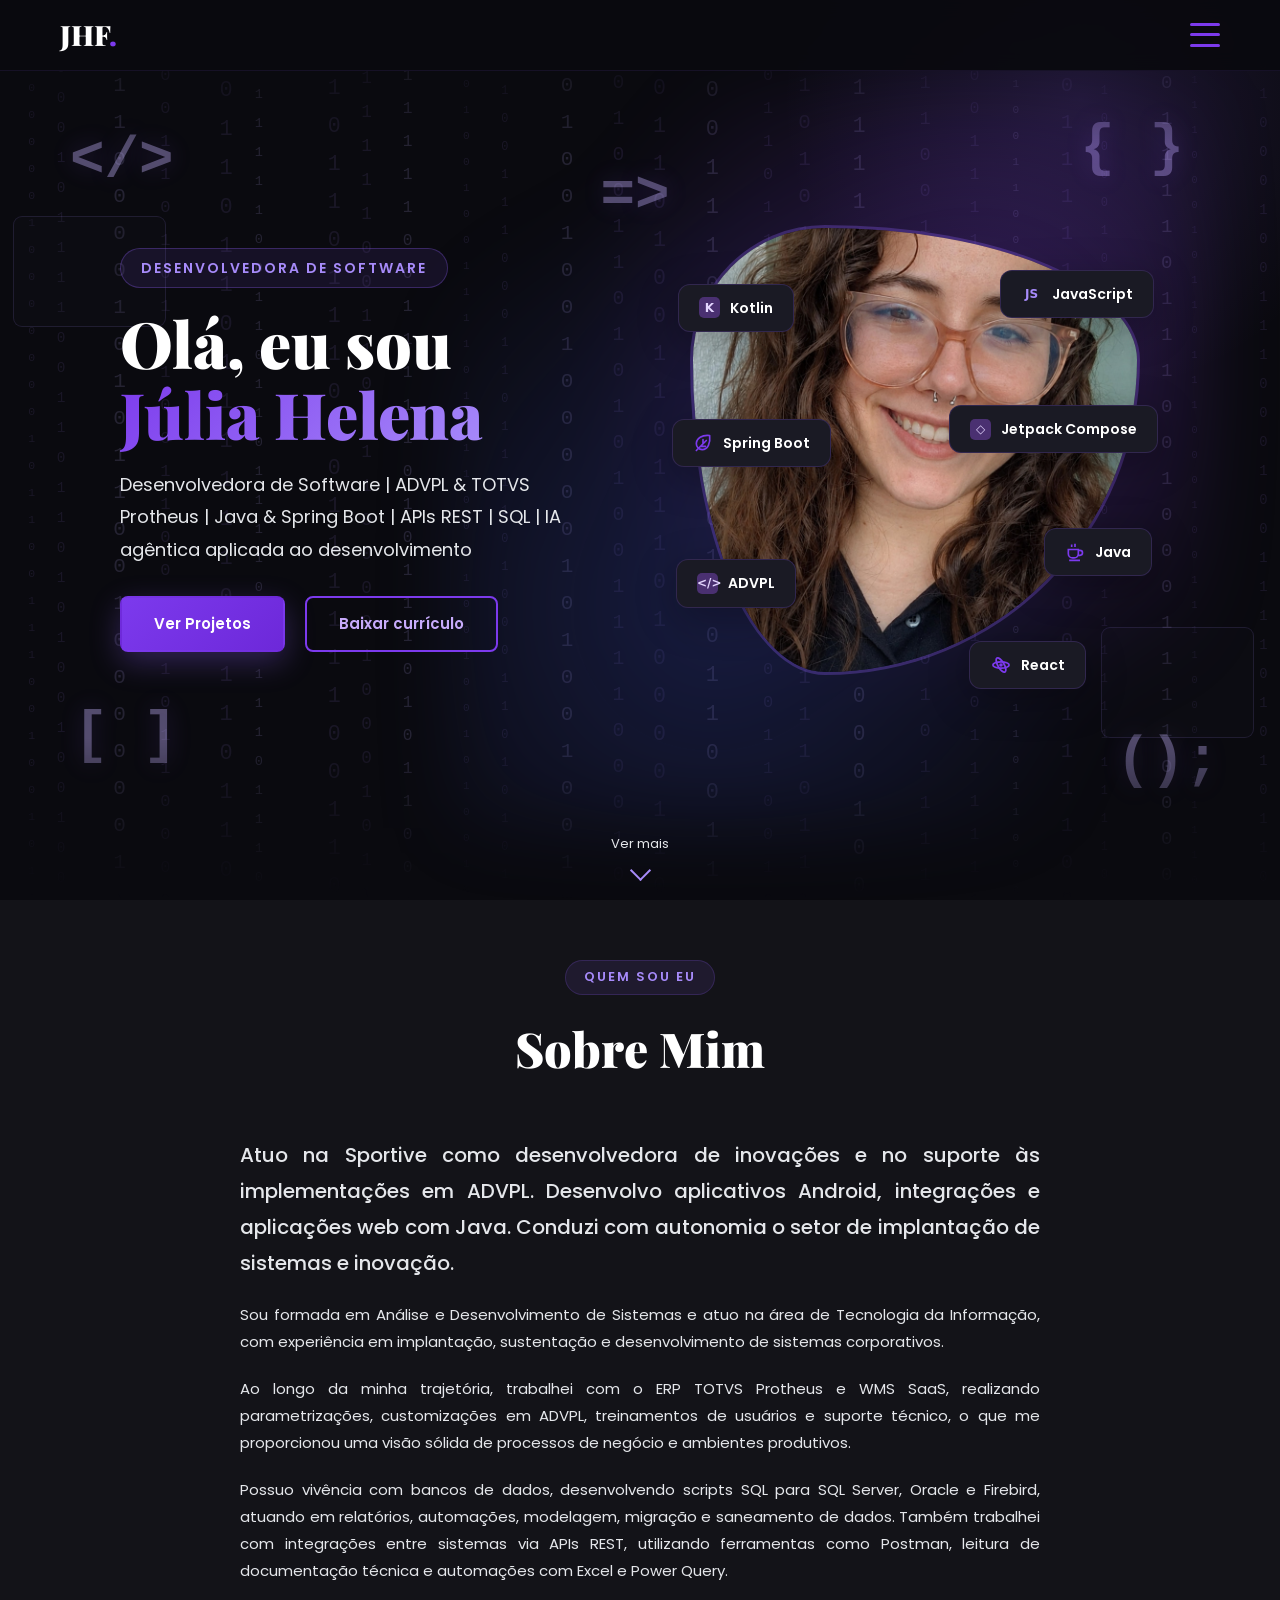
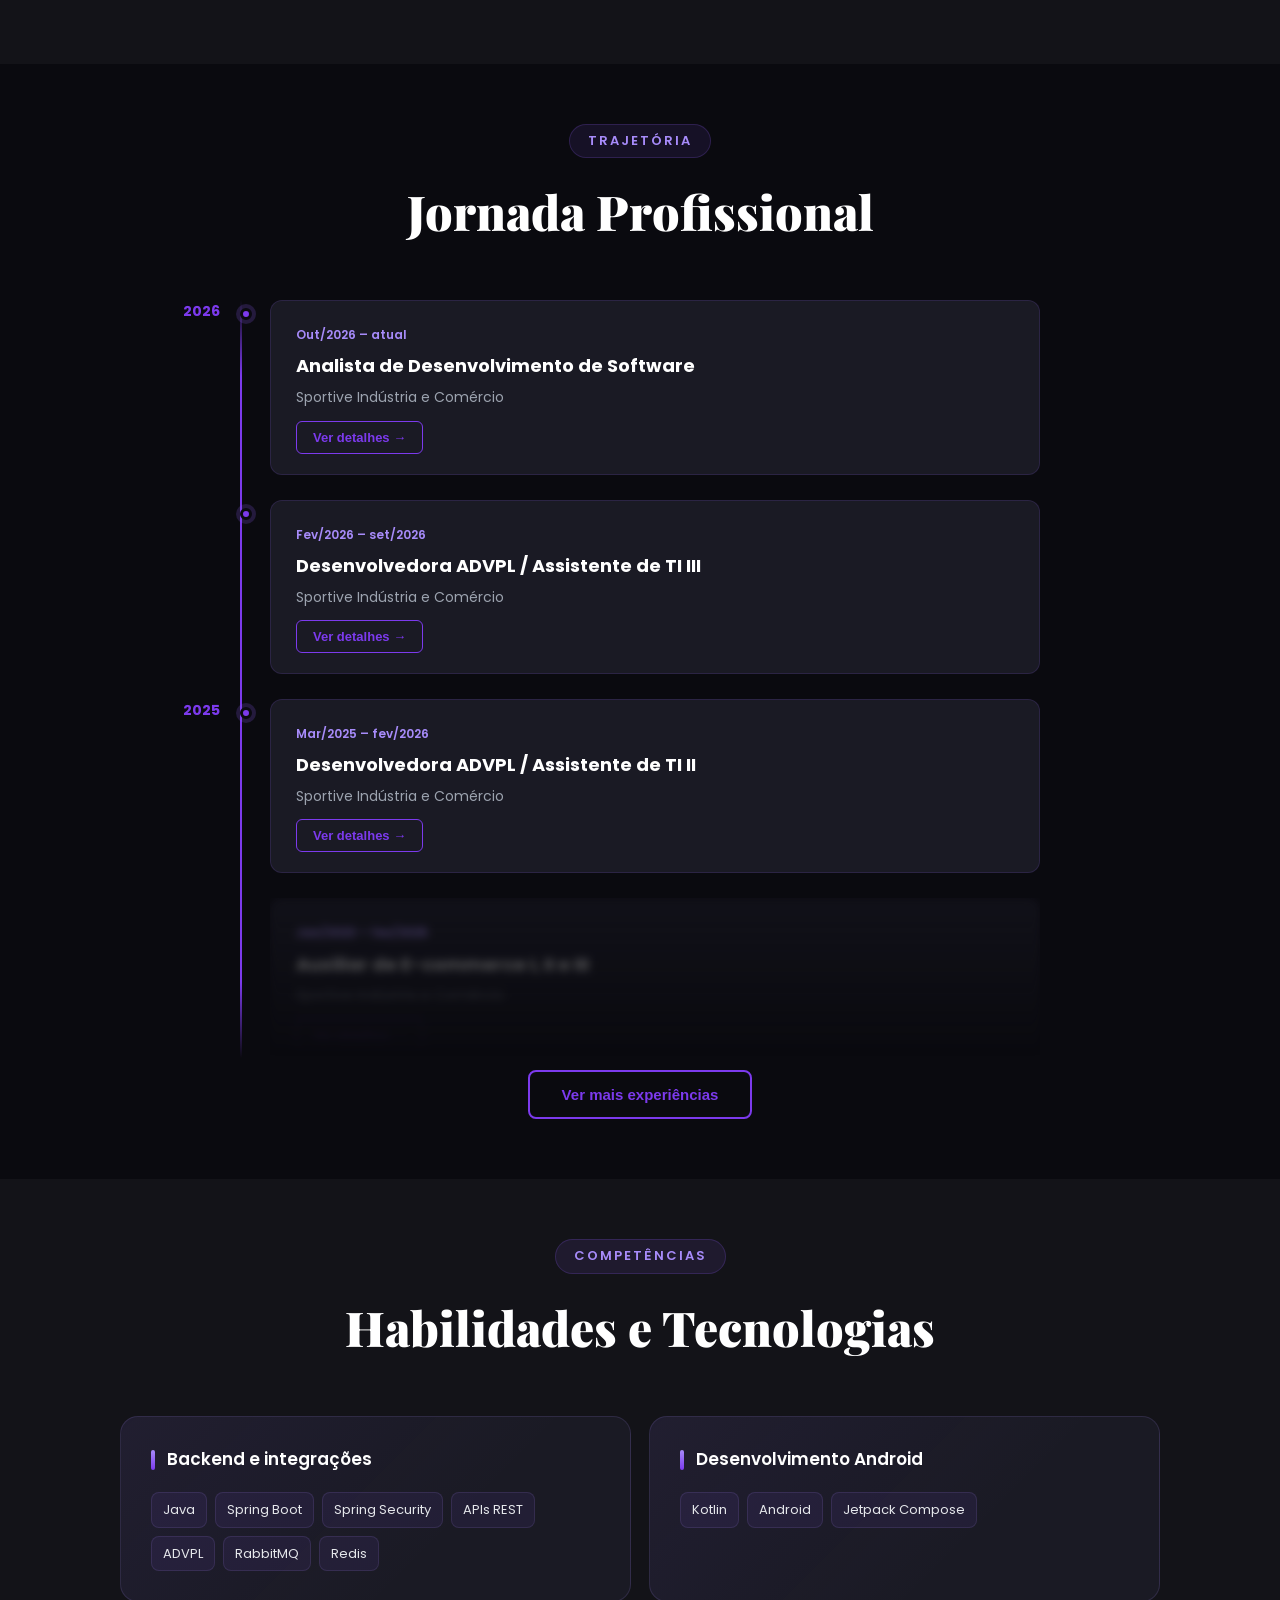
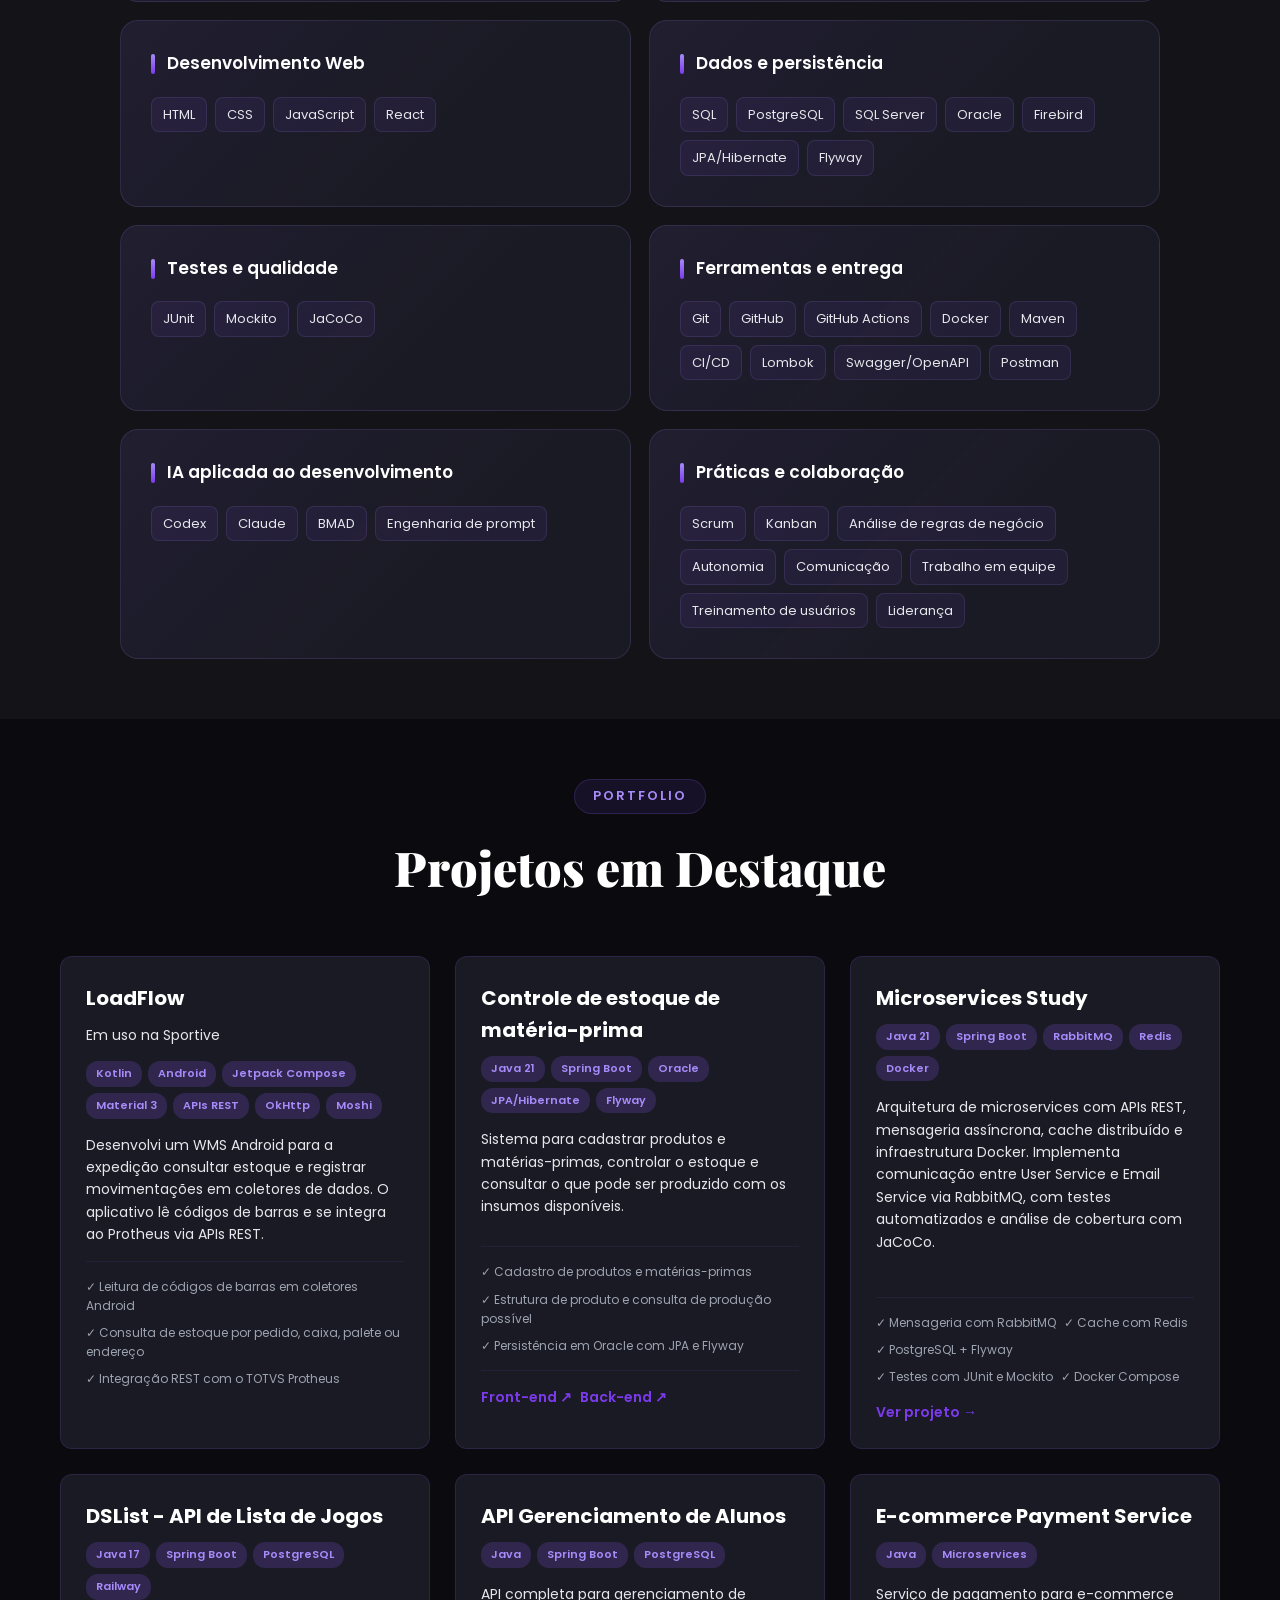
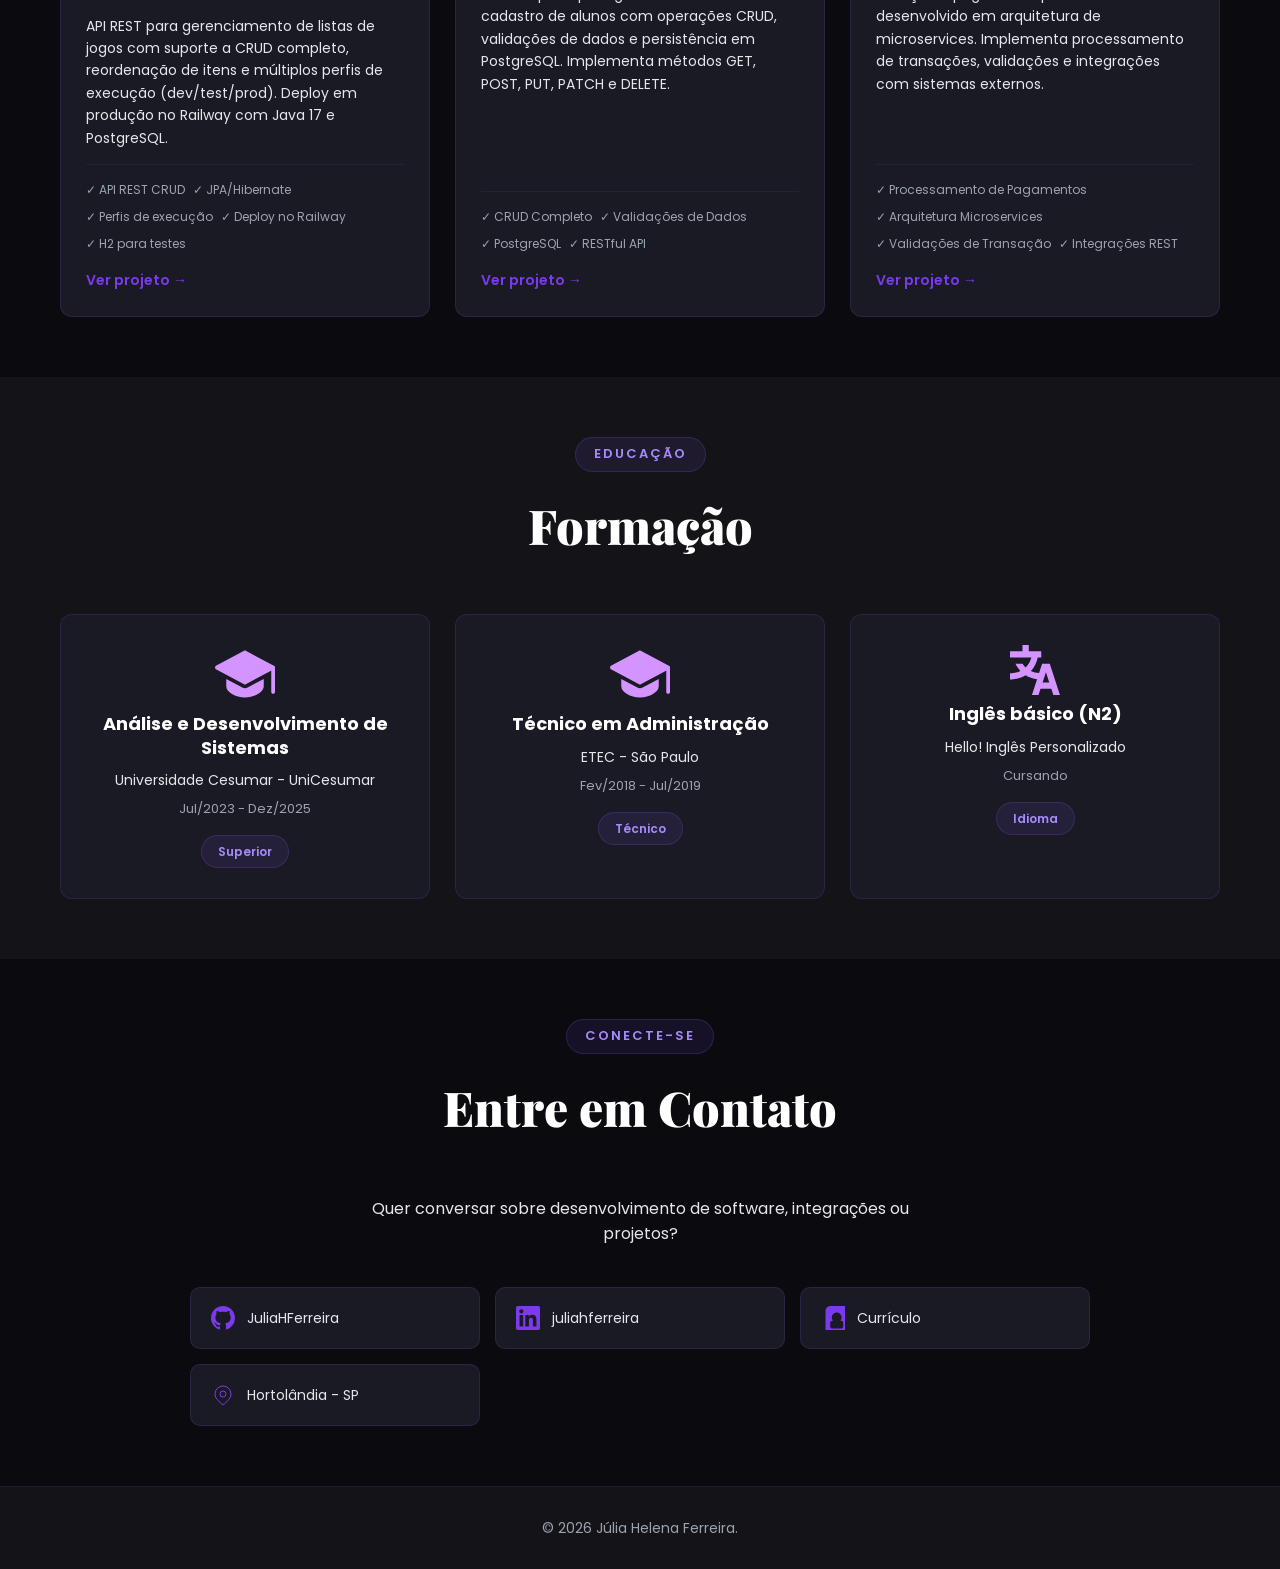
==== commit 73ba3295: "feat: Variar fundo binário e animar quadros de código" ====
--- a/docs/rascunho-visual.html
+++ b/docs/rascunho-visual.html
@@ -57,25 +57,39 @@
     <main>
         <section id="home" class="hero">
             <div class="hero-code" aria-hidden="true">
-                <div class="binary-stream" style="--x: 2%; --speed: 24s; --delay: -3s"><span>010011010110100101101001011001010101100110010110010011010110100101101001011001010101100110010110</span><span>010011010110100101101001011001010101100110010110010011010110100101101001011001010101100110010110</span></div>
-                <div class="binary-stream" style="--x: 9%; --speed: 27s; --delay: -7s"><span>1001101011010010110100101100101010110011001011010011010110100101101001011001010101100110010110</span><span>1001101011010010110100101100101010110011001011010011010110100101101001011001010101100110010110</span></div>
-                <div class="binary-stream" style="--x: 16%; --speed: 30s; --delay: -11s"><span>00110101101001011010010110010101011001100101100011010110100101101001011001010101100110010110</span><span>00110101101001011010010110010101011001100101100011010110100101101001011001010101100110010110</span></div>
-                <div class="binary-stream" style="--x: 23%; --speed: 33s; --delay: -15s"><span>011010110100101101001011001010101100110010110011010110100101101001011001010101100110010110</span><span>011010110100101101001011001010101100110010110011010110100101101001011001010101100110010110</span></div>
-                <div class="binary-stream" style="--x: 30%; --speed: 36s; --delay: -19s"><span>1101011010010110100101100101010110011001011011010110100101101001011001010101100110010110</span><span>1101011010010110100101100101010110011001011011010110100101101001011001010101100110010110</span></div>
-                <div class="binary-stream" style="--x: 37%; --speed: 24s; --delay: -23s"><span>10101101001011010010110010101011001100101101010110100101101001011001010101100110010110</span><span>10101101001011010010110010101011001100101101010110100101101001011001010101100110010110</span></div>
-                <div class="binary-stream" style="--x: 44%; --speed: 27s; --delay: -27s"><span>010110100101101001011001010101100110010110010110100101101001011001010101100110010110</span><span>010110100101101001011001010101100110010110010110100101101001011001010101100110010110</span></div>
-                <div class="binary-stream" style="--x: 51%; --speed: 30s; --delay: -31s"><span>1011010010110100101100101010110011001011010110100101101001011001010101100110010110</span><span>1011010010110100101100101010110011001011010110100101101001011001010101100110010110</span></div>
-                <div class="binary-stream" style="--x: 58%; --speed: 33s; --delay: -35s"><span>01101001011010010110010101011001100101100110100101101001011001010101100110010110</span><span>01101001011010010110010101011001100101100110100101101001011001010101100110010110</span></div>
-                <div class="binary-stream" style="--x: 65%; --speed: 36s; --delay: -39s"><span>110100101101001011001010101100110010110110100101101001011001010101100110010110</span><span>110100101101001011001010101100110010110110100101101001011001010101100110010110</span></div>
-                <div class="binary-stream" style="--x: 72%; --speed: 24s; --delay: -43s"><span>1010010110100101100101010110011001011010100101101001011001010101100110010110</span><span>1010010110100101100101010110011001011010100101101001011001010101100110010110</span></div>
-                <div class="binary-stream" style="--x: 79%; --speed: 27s; --delay: -47s"><span>01001011010010110010101011001100101100100101101001011001010101100110010110</span><span>01001011010010110010101011001100101100100101101001011001010101100110010110</span></div>
-                <div class="binary-stream" style="--x: 86%; --speed: 30s; --delay: -51s"><span>100101101001011001010101100110010110100101101001011001010101100110010110</span><span>100101101001011001010101100110010110100101101001011001010101100110010110</span></div>
-                <div class="binary-stream" style="--x: 93%; --speed: 33s; --delay: -55s"><span>0010110100101100101010110011001011000101101001011001010101100110010110</span><span>0010110100101100101010110011001011000101101001011001010101100110010110</span></div>
+                <div class="binary-stream" style="--x: 0.00%; --size: 12px; --speed: 38s; --delay: -32s"><span>001000001000000010110011100100101110101011000010001111011010000111010001110010111010011110</span><span>001000001000000010110011100100101110101011000010001111011010000111010001110010111010011110</span></div>
+                <div class="binary-stream" style="--x: 3.85%; --size: 20px; --speed: 42s; --delay: -42s"><span>000001011110011011010100100100110011000001000101100111110000100000000010011001011000111110</span><span>000001011110011011010100100100110011000001000101100111110000100000000010011001011000111110</span></div>
+                <div class="binary-stream" style="--x: 7.70%; --size: 20px; --speed: 25s; --delay: -9s"><span>001100001010110010000001110100101111110010001001000000010000111010110111001000101001101101</span><span>001100001010110010000001110100101111110010001001000000010000111010110111001000101001101101</span></div>
+                <div class="binary-stream" style="--x: 11.55%; --size: 14px; --speed: 23s; --delay: -46s"><span>100011010111001100101011000001010011010001100001001101001010011100001110111100101001111010</span><span>100011010111001100101011000001010011010001100001001101001010011100001110111100101001111010</span></div>
+                <div class="binary-stream" style="--x: 15.40%; --size: 12px; --speed: 29s; --delay: -25s"><span>100110110111111001101101101111101001100100000010110111000010010001011111011101101101011100</span><span>100110110111111001101101101111101001100100000010110111000010010001011111011101101101011100</span></div>
+                <div class="binary-stream" style="--x: 19.25%; --size: 15px; --speed: 39s; --delay: -28s"><span>000111110011011011110101110111010010010100111011111110100100000000001001110001001110000100</span><span>000111110011011011110101110111010010010100111011111110100100000000001001110001001110000100</span></div>
+                <div class="binary-stream" style="--x: 23.10%; --size: 20px; --speed: 46s; --delay: -32s"><span>101011011101011111100110111011010111110000110111001010111111111110001000011100101010010010</span><span>101011011101011111100110111011010111110000110111001010111111111110001000011100101010010010</span></div>
+                <div class="binary-stream" style="--x: 26.95%; --size: 12px; --speed: 40s; --delay: -28s"><span>001111100110011000010001011111100001000000011110011100101000100001110111111001110000100111</span><span>001111100110011000010001011111100001000000011110011100101000100001110111111001110000100111</span></div>
+                <div class="binary-stream" style="--x: 30.80%; --size: 17px; --speed: 23s; --delay: -9s"><span>101111100111110101110101100111001011100001010001001111110101000111101110111111100101011110</span><span>101111100111110101110101100111001011100001010001001111110101000111101110111111100101011110</span></div>
+                <div class="binary-stream" style="--x: 34.65%; --size: 20px; --speed: 42s; --delay: -3s"><span>101010010011110111100010010010100101111001000010100111101100111111101100111101100110100100</span><span>101010010011110111100010010010100101111001000010100111101100111111101100111101100110100100</span></div>
+                <div class="binary-stream" style="--x: 38.50%; --size: 11px; --speed: 46s; --delay: -36s"><span>110100111000110111101000110101011111001010011100001100001111010111010110101101100100001000</span><span>110100111000110111101000110101011111001010011100001100001111010111010110101101100100001000</span></div>
+                <div class="binary-stream" style="--x: 42.35%; --size: 19px; --speed: 31s; --delay: -23s"><span>000100100100000101001001001110100110011101100100011111100011011111011111010000101001011101</span><span>000100100100000101001001001110100110011101100100011111100011011111011111010000101001011101</span></div>
+                <div class="binary-stream" style="--x: 46.20%; --size: 14px; --speed: 25s; --delay: -26s"><span>000100110101010011110001000001111011100000011111110011011100100010011100110010101010101111</span><span>000100110101010011110001000001111011100000011111110011011100100010011100110010101010101111</span></div>
+                <div class="binary-stream" style="--x: 50.05%; --size: 21px; --speed: 43s; --delay: -39s"><span>010110100110111010000110000100000111110101111010111001100110101100101000011011111101010111</span><span>010110100110111010000110000100000111110101111010111001100110101100101000011011111101010111</span></div>
+                <div class="binary-stream" style="--x: 53.90%; --size: 21px; --speed: 42s; --delay: -22s"><span>010011100111001101100110000010010100001011011100110111111000101100100110100110101101010010</span><span>010011100111001101100110000010010100001011011100110111111000101100100110100110101101010010</span></div>
+                <div class="binary-stream" style="--x: 57.75%; --size: 12px; --speed: 37s; --delay: -45s"><span>000110110001001010100011001000110101001001101110101001001101100010100001111100110110111111</span><span>000110110001001010100011001000110101001001101110101001001101100010100001111100110110111111</span></div>
+                <div class="binary-stream" style="--x: 61.60%; --size: 17px; --speed: 39s; --delay: -9s"><span>111010101100111110111011100110001000011100111100111100001101110110000101011011001000001011</span><span>111010101100111110111011100110001000011100111100111100001101110110000101011011001000001011</span></div>
+                <div class="binary-stream" style="--x: 65.45%; --size: 22px; --speed: 27s; --delay: -32s"><span>001111100101110001000100101101010100001000010101111011100011110101111010101011000011100110</span><span>001111100101110001000100101101010100001000010101111011100011110101111010101011000011100110</span></div>
+                <div class="binary-stream" style="--x: 69.30%; --size: 18px; --speed: 46s; --delay: -40s"><span>111100110010011110010111101001101110001111001000011100110111111011011011001010000001110101</span><span>111100110010011110010111101001101110001111001000011100110111111011011011001010000001110101</span></div>
+                <div class="binary-stream" style="--x: 73.15%; --size: 14px; --speed: 28s; --delay: -8s"><span>100011110111110011011011111101110101011110011000000000111000011101110000010011010010111101</span><span>100011110111110011011011111101110101011110011000000000111000011101110000010011010010111101</span></div>
+                <div class="binary-stream" style="--x: 77.00%; --size: 17px; --speed: 23s; --delay: -19s"><span>101100110011101000110011011110110001101101100010111100011000000110010101011011011000011000</span><span>101100110011101000110011011110110001101101100010111100011000000110010101011011011000011000</span></div>
+                <div class="binary-stream" style="--x: 80.85%; --size: 17px; --speed: 33s; --delay: -6s"><span>100111111001001000011110011010001000000100011000010110100111001101111101101001010110101010</span><span>100111111001001000011110011010001000000100011000010110100111001101111101101001010110101010</span></div>
+                <div class="binary-stream" style="--x: 84.70%; --size: 11px; --speed: 25s; --delay: -34s"><span>001100001011000010010111111111101101110000111001010111111010010000001000000110110010011010</span><span>001100001011000010010111111111101101110000111001010111111010010000001000000110110010011010</span></div>
+                <div class="binary-stream" style="--x: 88.55%; --size: 22px; --speed: 30s; --delay: -7s"><span>000111101110010001111000011100001100100100010100111001001001110111011101010001010111000111</span><span>000111101110010001111000011100001100100100010100111001001001110111011101010001010111000111</span></div>
+                <div class="binary-stream" style="--x: 92.40%; --size: 19px; --speed: 37s; --delay: -38s"><span>000111000101101110001001111000111110110101001011111110110110111101111100001011011010101101</span><span>000111000101101110001001111000111110110101001011111110110110111101111100001011011010101101</span></div>
+                <div class="binary-stream" style="--x: 96.25%; --size: 17px; --speed: 41s; --delay: -12s"><span>110100010011100010011110101011000111101110111010001000001110100110011100010001101011111011</span><span>110100010011100010011110101011000111101110111010001000001110100110011100010001101011111011</span></div>
                 <span class="code-symbol code-braces">{ }</span>
                 <span class="code-symbol code-tags">&lt;/&gt;</span>
                 <span class="code-symbol code-arrow">=&gt;</span>
                 <span class="code-symbol code-brackets">[ ]</span>
                 <span class="code-symbol code-close">();</span>
+                <div class="code-panel"><i></i><i></i><i></i><i></i><i></i><i></i></div>
+                <div class="code-panel code-panel-secondary"><i></i><i></i><i></i><i></i><i></i><i></i></div>
             </div>
             <div class="hero-container">
                 <div class="hero-content">
--- a/assets/styles.css
+++ b/assets/styles.css
@@ -1165,7 +1165,7 @@
     display: flex;
     flex-direction: column;
     color: rgba(167, 139, 250, .1);
-    font: 13px/1.5 ui-monospace, SFMono-Regular, Consolas, monospace;
+    font: var(--size, 13px)/1.5 ui-monospace, SFMono-Regular, Consolas, monospace;
     animation: binary-fall var(--speed) linear var(--delay) infinite;
 }
 
@@ -1181,8 +1181,9 @@
 
 .code-symbol {
     position: absolute;
-    font: 500 clamp(26px, 3vw, 42px)/1 ui-monospace, SFMono-Regular, Consolas, monospace;
-    color: rgba(167, 139, 250, .22);
+    font: 600 clamp(38px, 4.5vw, 68px)/1 ui-monospace, SFMono-Regular, Consolas, monospace;
+    color: rgba(196, 181, 253, .38);
+    text-shadow: 0 0 24px rgba(139, 92, 246, .2);
     animation: code-float 8s ease-in-out infinite alternate;
 }
 
@@ -1192,6 +1193,41 @@
 .code-brackets { bottom: 14%; right: 8%; animation-delay: -2s; }
 .code-close { top: 45%; left: 48%; animation-delay: -6s; }
 
+.code-panel {
+    position: absolute;
+    top: 24%;
+    left: 1%;
+    width: clamp(100px, 12vw, 175px);
+    padding: 14px 12px;
+    border: 1px solid rgba(167, 139, 250, .3);
+    border-radius: 9px;
+    background: rgba(26, 26, 36, .4);
+    opacity: .45;
+}
+
+.code-panel-secondary { top: auto; left: auto; right: 2%; bottom: 18%; }
+.code-panel i {
+    display: block;
+    height: 3px;
+    margin-block: 9px;
+    width: 90%;
+    background: repeating-linear-gradient(90deg, #a78bfa 0 17px, transparent 17px 22px);
+    animation: code-writing 8s steps(20, end) -3s infinite both;
+}
+.code-panel i:nth-child(even) { margin-left: 12px; width: 65%; }
+.code-panel i:nth-child(2) { animation-delay: -2.55s; }
+.code-panel i:nth-child(3) { animation-delay: -2.1s; width: 75%; }
+.code-panel i:nth-child(4) { animation-delay: -1.65s; }
+.code-panel i:nth-child(5) { animation-delay: -1.2s; width: 50%; }
+.code-panel i:nth-child(6) { animation-delay: -.75s; }
+.code-panel-secondary i { animation-duration: 10s; }
+
+@keyframes code-writing {
+    0%, 5% { clip-path: inset(0 100% 0 0); }
+    30%, 75% { clip-path: inset(0); }
+    100% { clip-path: inset(0 100% 0 0); }
+}
+
 @keyframes binary-fall {
     from { transform: translateY(-50%); }
     to { transform: translateY(0); }
@@ -1204,8 +1240,8 @@
 
 @media (max-width: 768px) {
     .hero-code { opacity: .65; }
-    .binary-stream { font-size: 11px; }
-    .binary-stream:nth-child(even) { display: none; }
+    .binary-stream { font-size: calc(var(--size, 13px) * .85); }
+    .binary-stream:nth-child(3n) { display: none; }
     .code-braces { left: 3%; }
     .code-tags { right: 3%; }
     .code-close { left: auto; right: 3%; top: 48%; }
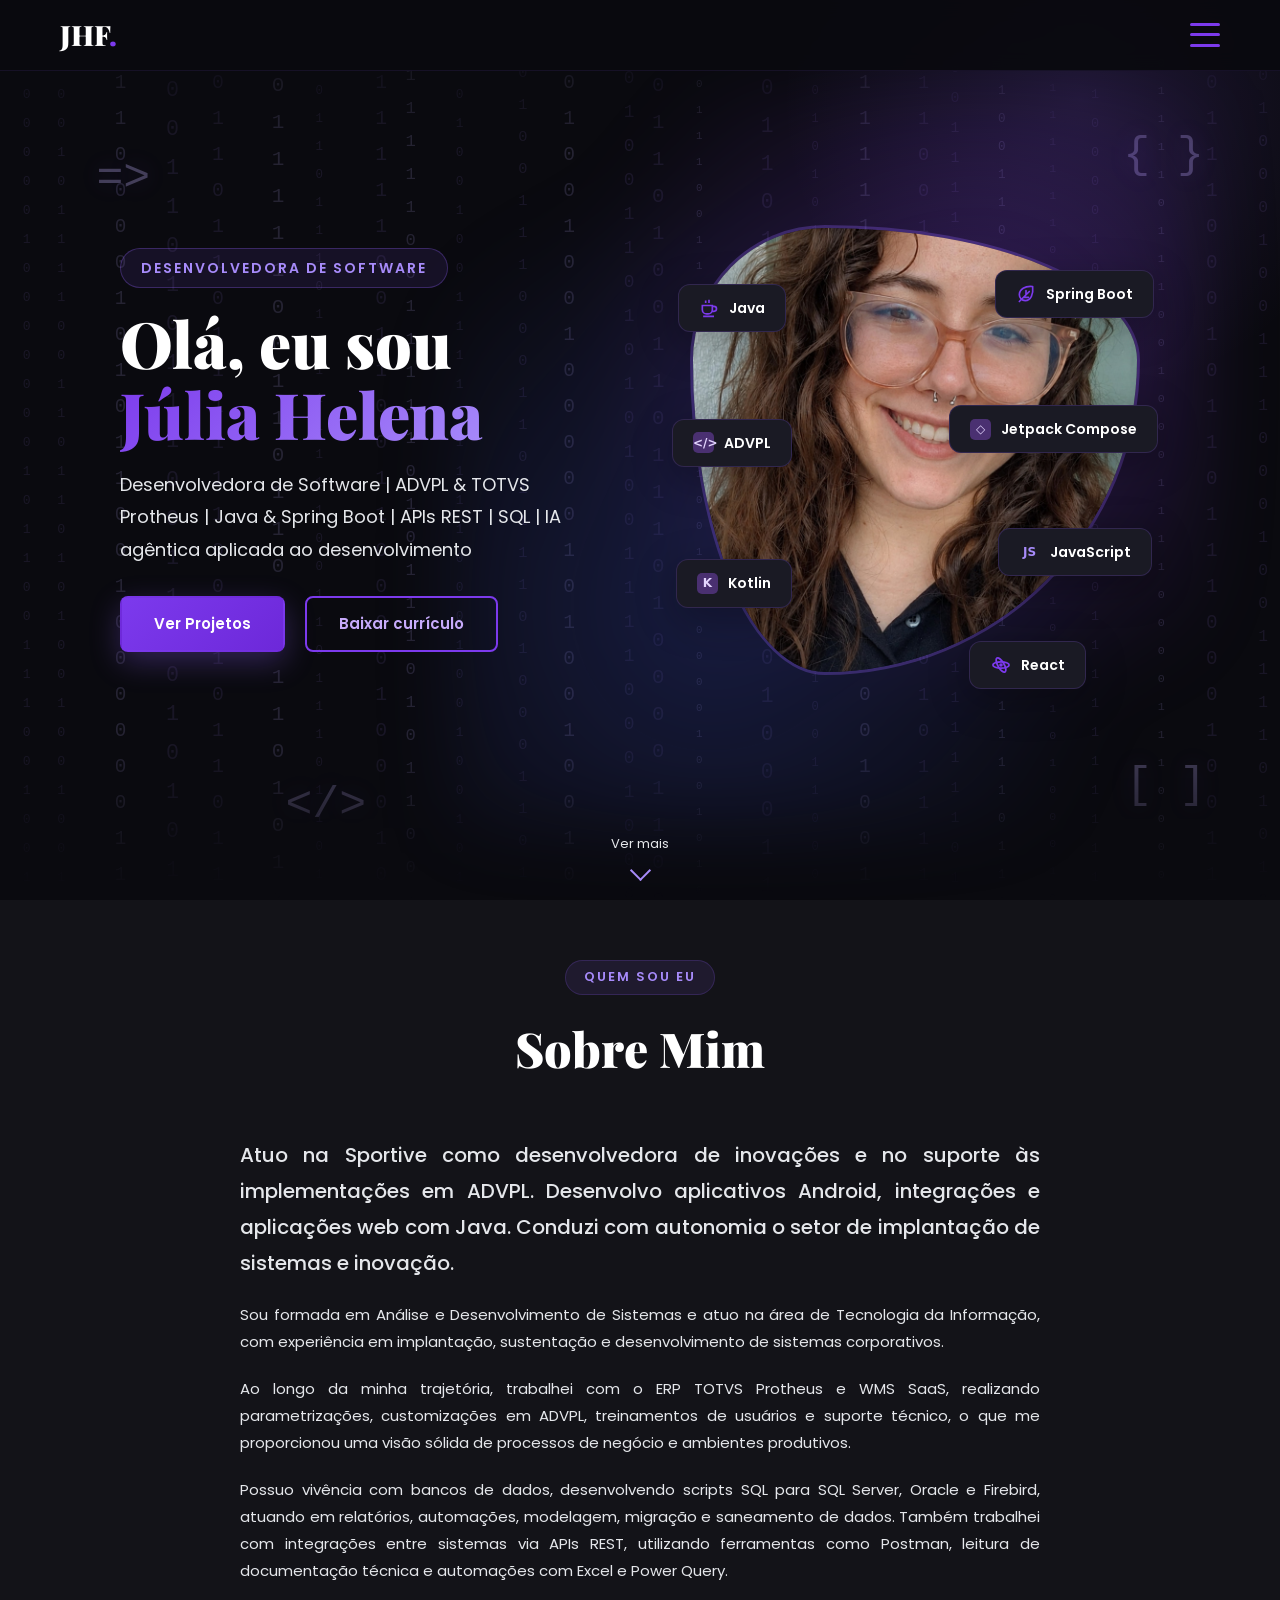
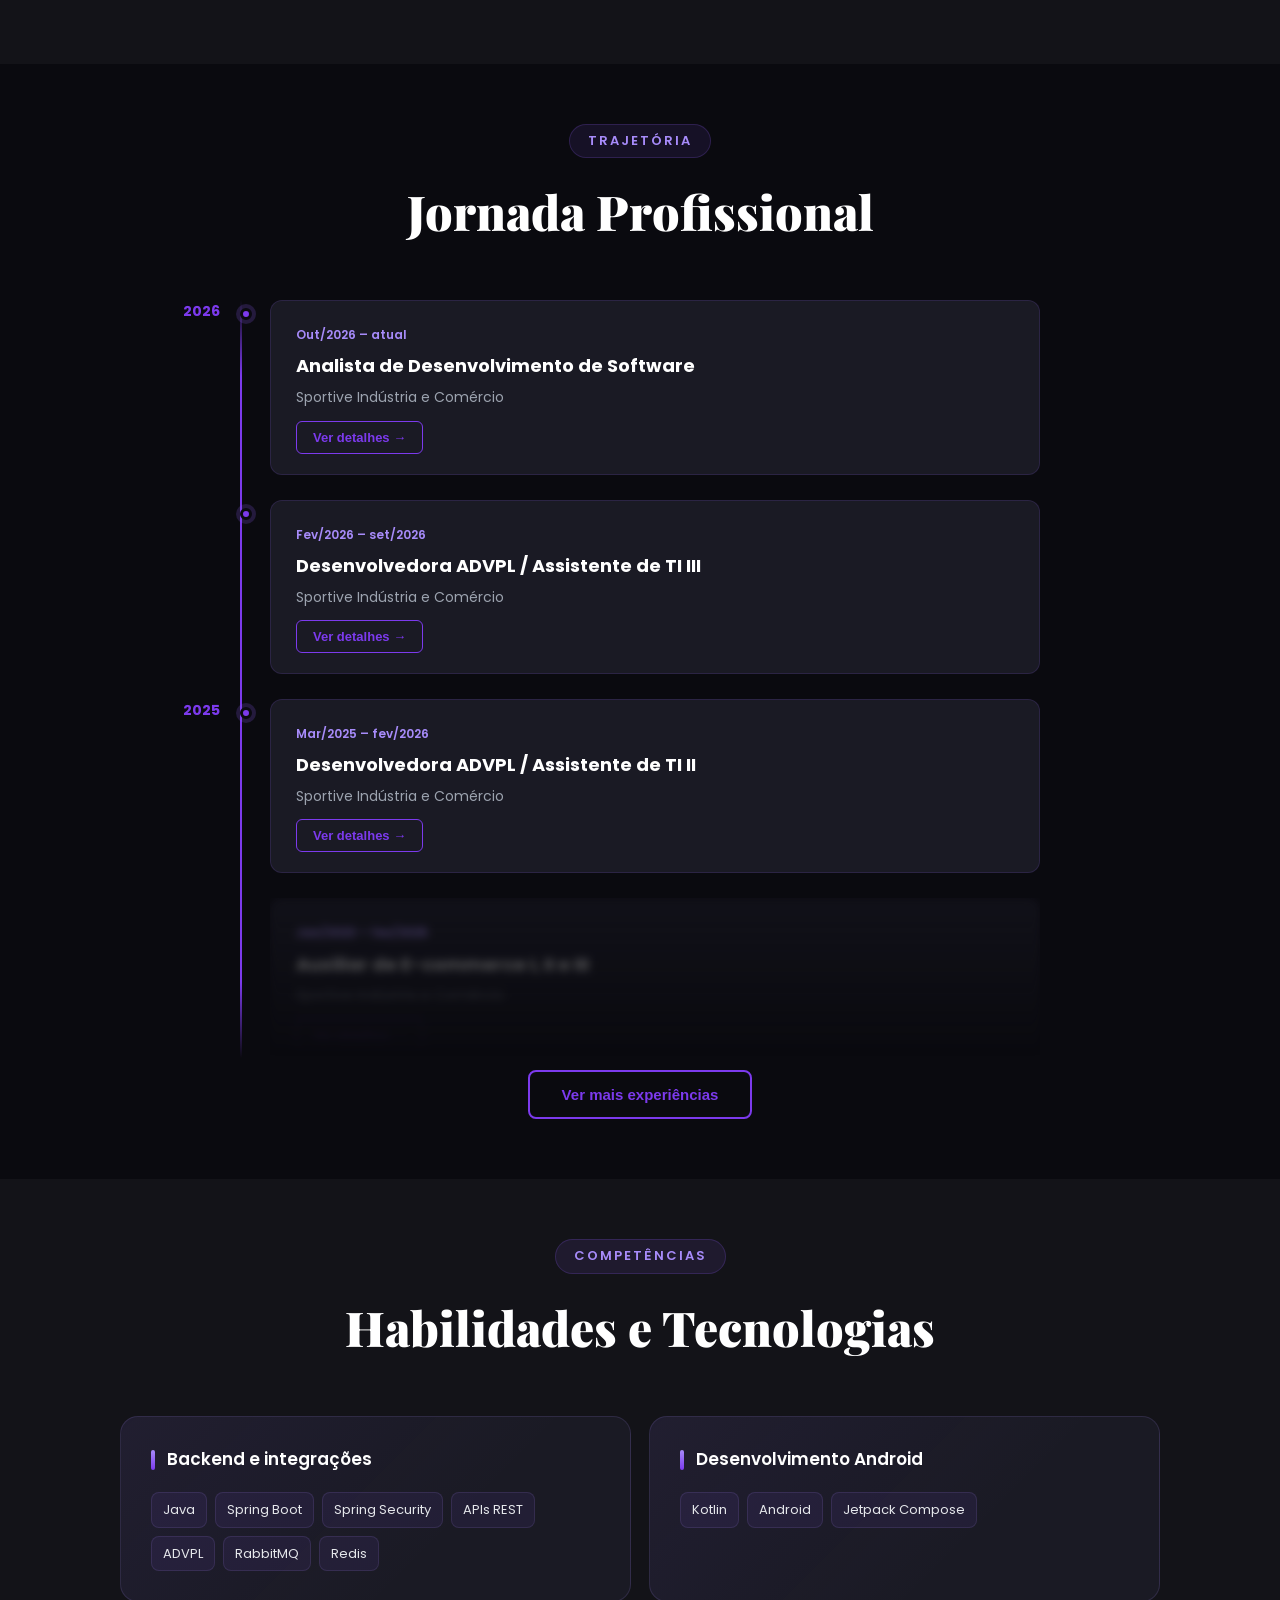
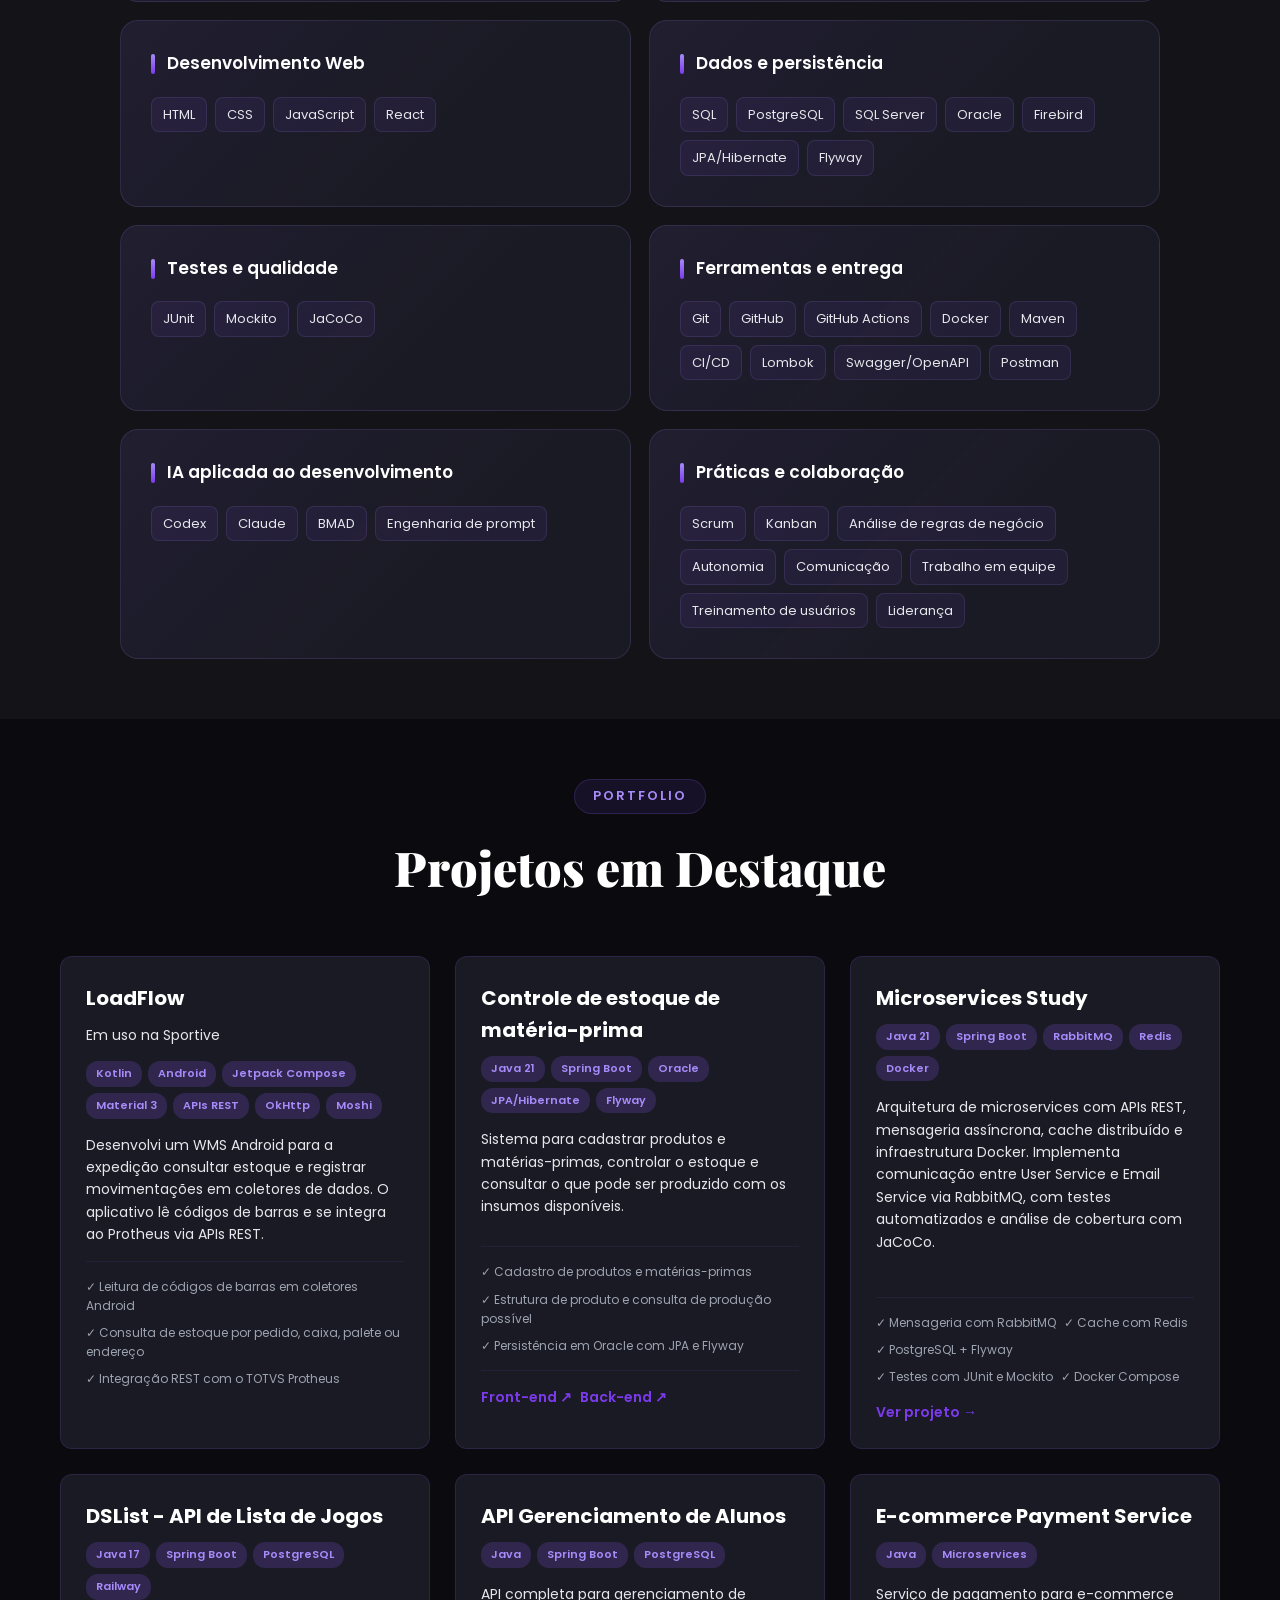
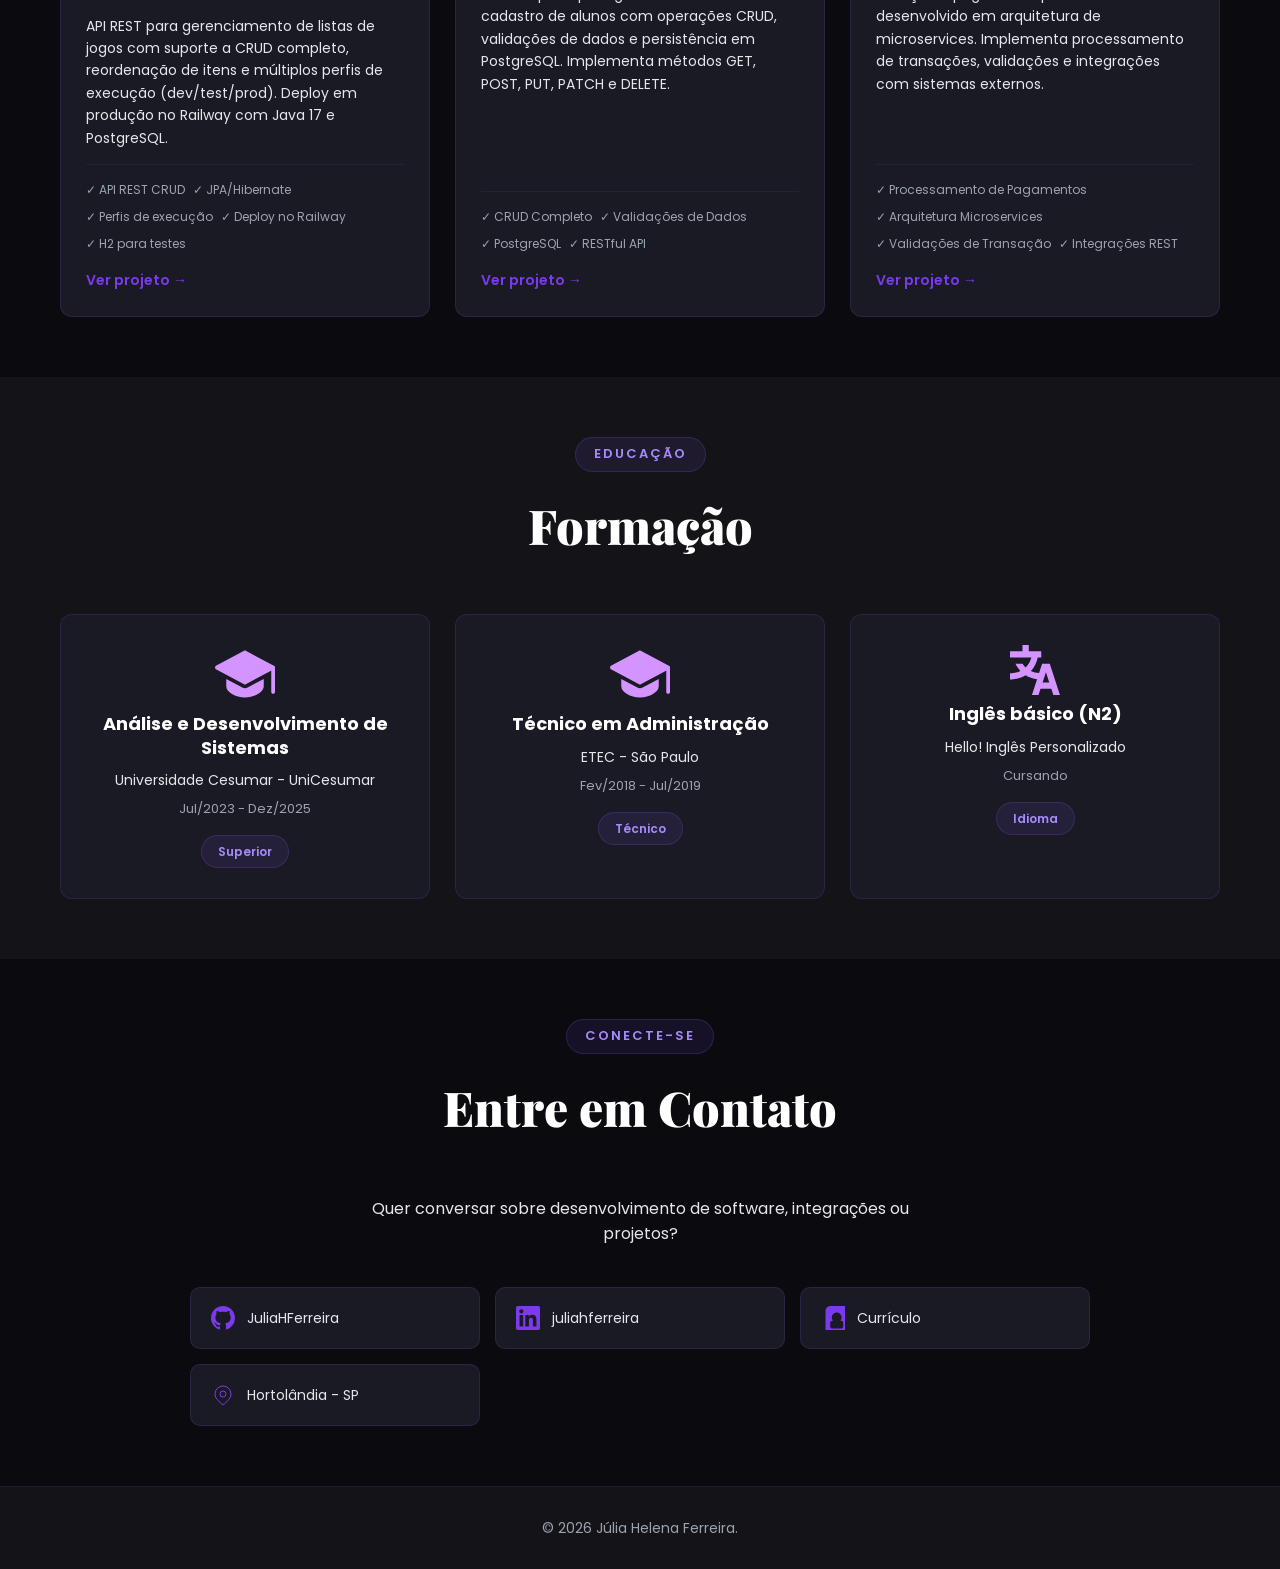
==== commit f6461c53: "feat: Redistribuir símbolos e quadros do fundo" ====
--- a/docs/rascunho-visual.html
+++ b/docs/rascunho-visual.html
@@ -87,7 +87,6 @@
                 <span class="code-symbol code-tags">&lt;/&gt;</span>
                 <span class="code-symbol code-arrow">=&gt;</span>
                 <span class="code-symbol code-brackets">[ ]</span>
-                <span class="code-symbol code-close">();</span>
                 <div class="code-panel"><i></i><i></i><i></i><i></i><i></i><i></i></div>
                 <div class="code-panel code-panel-secondary"><i></i><i></i><i></i><i></i><i></i><i></i></div>
             </div>
--- a/assets/styles.css
+++ b/assets/styles.css
@@ -1181,33 +1181,32 @@
 
 .code-symbol {
     position: absolute;
-    font: 600 clamp(38px, 4.5vw, 68px)/1 ui-monospace, SFMono-Regular, Consolas, monospace;
-    color: rgba(196, 181, 253, .38);
+    font: 500 clamp(28px, 3.5vw, 50px)/1 ui-monospace, SFMono-Regular, Consolas, monospace;
+    color: rgba(196, 181, 253, .3);
     text-shadow: 0 0 24px rgba(139, 92, 246, .2);
-    animation: code-float 8s ease-in-out infinite alternate;
+    animation: code-float 7s ease-in-out infinite alternate;
 }
 
 .code-braces { top: 18%; left: 8%; }
 .code-tags { top: 13%; right: 9%; animation-delay: -3s; }
 .code-arrow { bottom: 16%; left: 6%; animation-delay: -5s; }
 .code-brackets { bottom: 14%; right: 8%; animation-delay: -2s; }
-.code-close { top: 45%; left: 48%; animation-delay: -6s; }
 
 .code-panel {
     position: absolute;
-    top: 24%;
-    left: 1%;
-    width: clamp(100px, 12vw, 175px);
+    top: 11%;
+    left: 25%;
+    width: clamp(90px, 10vw, 140px);
     padding: 14px 12px;
-    border: 1px solid rgba(167, 139, 250, .3);
-    border-radius: 9px;
-    background: rgba(26, 26, 36, .4);
-    opacity: .45;
-}
-
-.code-panel-secondary { top: auto; left: auto; right: 2%; bottom: 18%; }
+    rotate: -8deg;
+    opacity: .25;
+    animation: code-float 12s ease-in-out -4s infinite alternate;
+}
+
+.code-panel-secondary { top: auto; left: 48%; bottom: 12%; rotate: 8deg; animation-delay: -7s; }
 .code-panel i {
     display: block;
+    opacity: .35;
     height: 3px;
     margin-block: 9px;
     width: 90%;
@@ -1234,8 +1233,8 @@
 }
 
 @keyframes code-float {
-    from { transform: translateY(14px); opacity: .5; }
-    to { transform: translateY(-18px); opacity: 1; }
+    from { transform: translate(-12px, 20px) rotate(-4deg); opacity: .4; }
+    to { transform: translate(18px, -40px) rotate(4deg); opacity: .8; }
 }
 
 @media (max-width: 768px) {
@@ -1244,7 +1243,8 @@
     .binary-stream:nth-child(3n) { display: none; }
     .code-braces { left: 3%; }
     .code-tags { right: 3%; }
-    .code-close { left: auto; right: 3%; top: 48%; }
+    .code-panel { left: 3%; top: 38%; }
+    .code-panel-secondary { top: auto; left: auto; right: 3%; bottom: 9%; }
 }
 
 .hero::after { content: ""; position: absolute; z-index: -1; pointer-events: none; inset: 10% 6% 8% 35%; background: radial-gradient(ellipse at 70% 35%, #7437cc55, transparent 54%), radial-gradient(ellipse at 35% 70%, #3443ac50, transparent 58%); filter: blur(38px); animation: glow-drift 12s ease-in-out infinite alternate; }
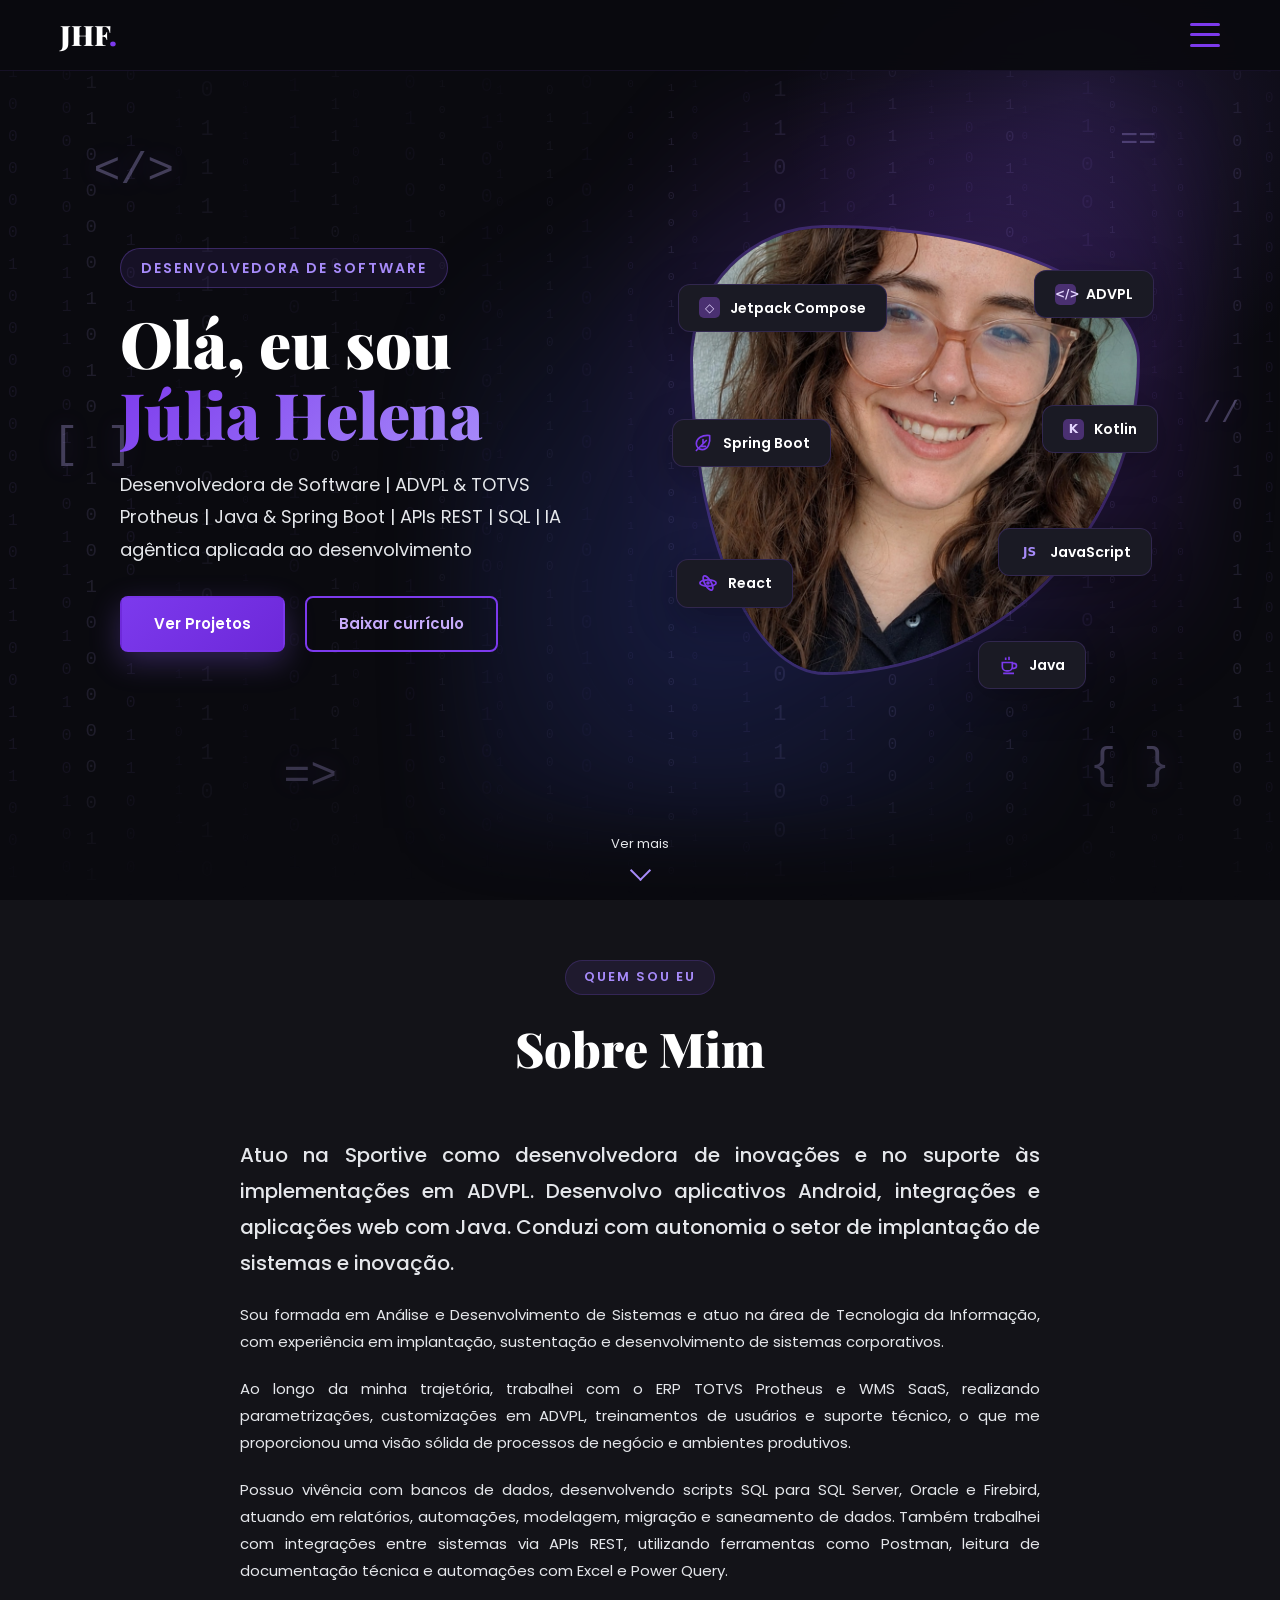
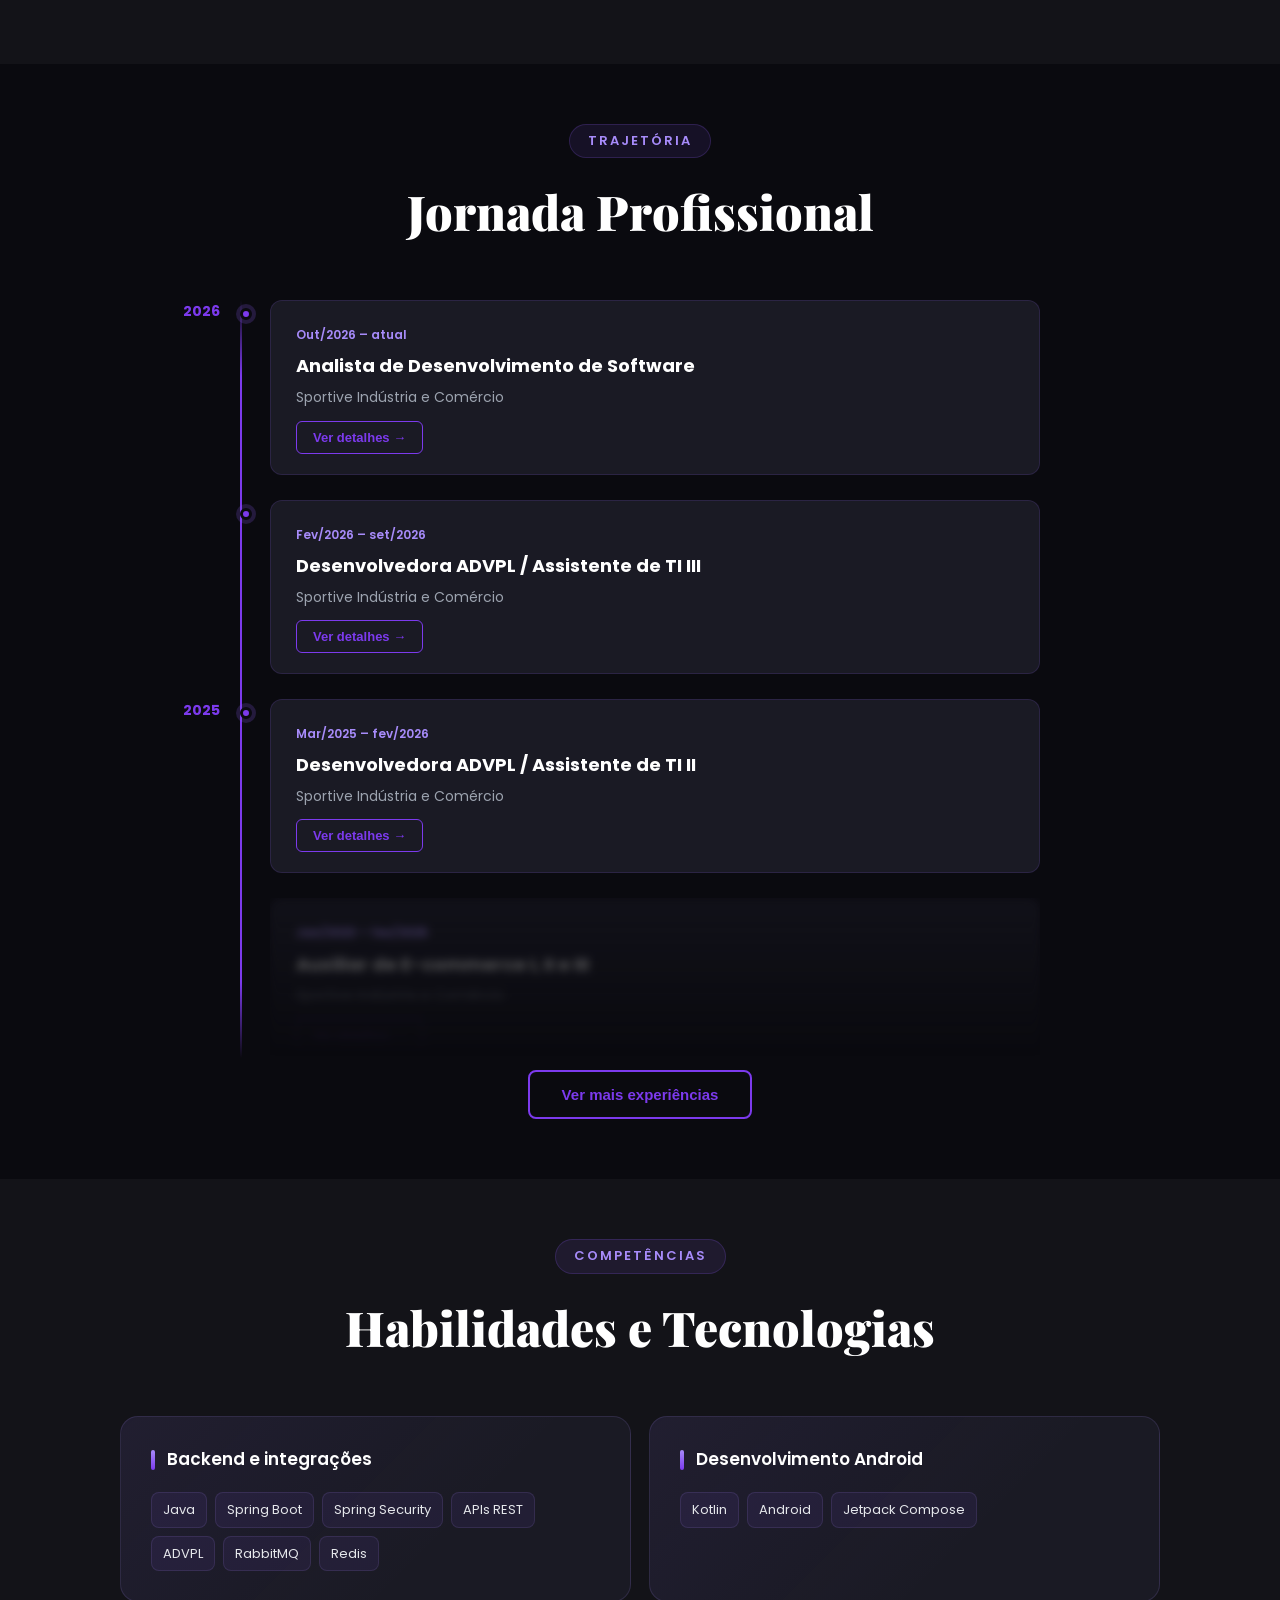
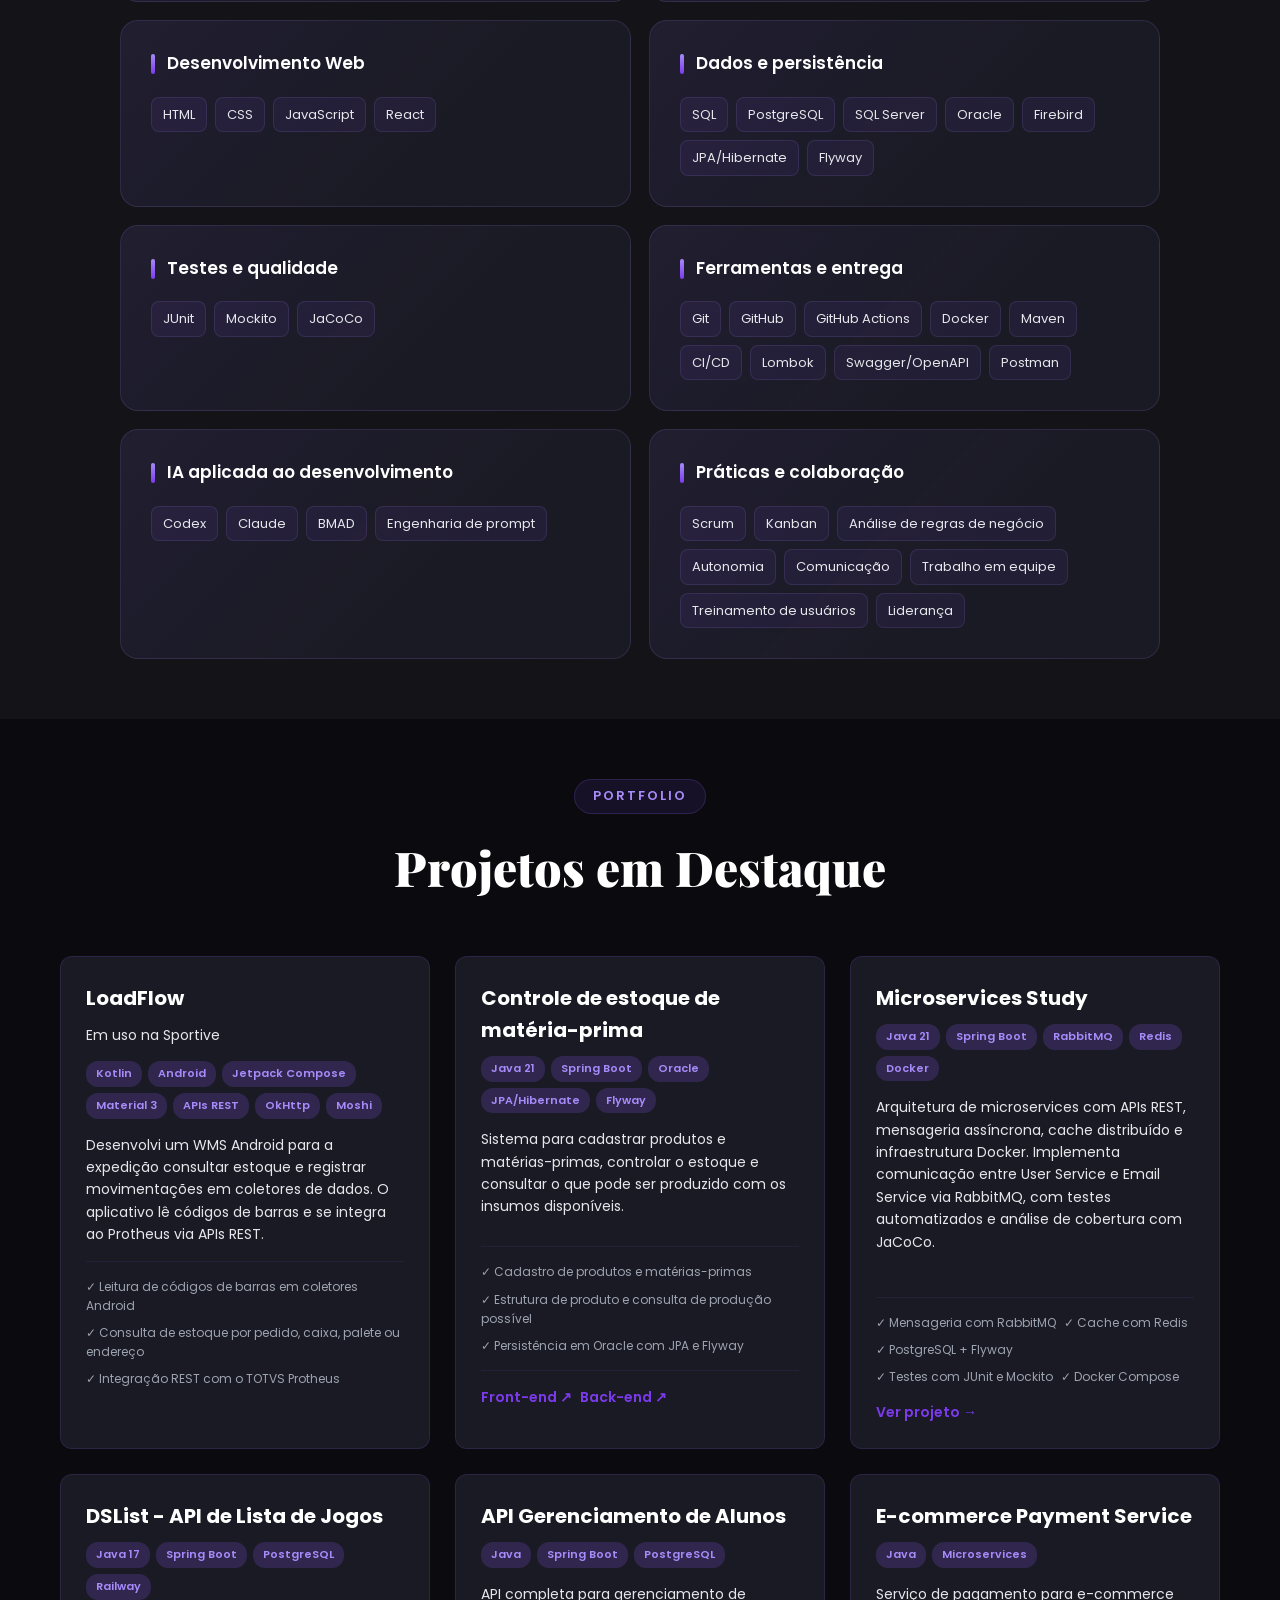
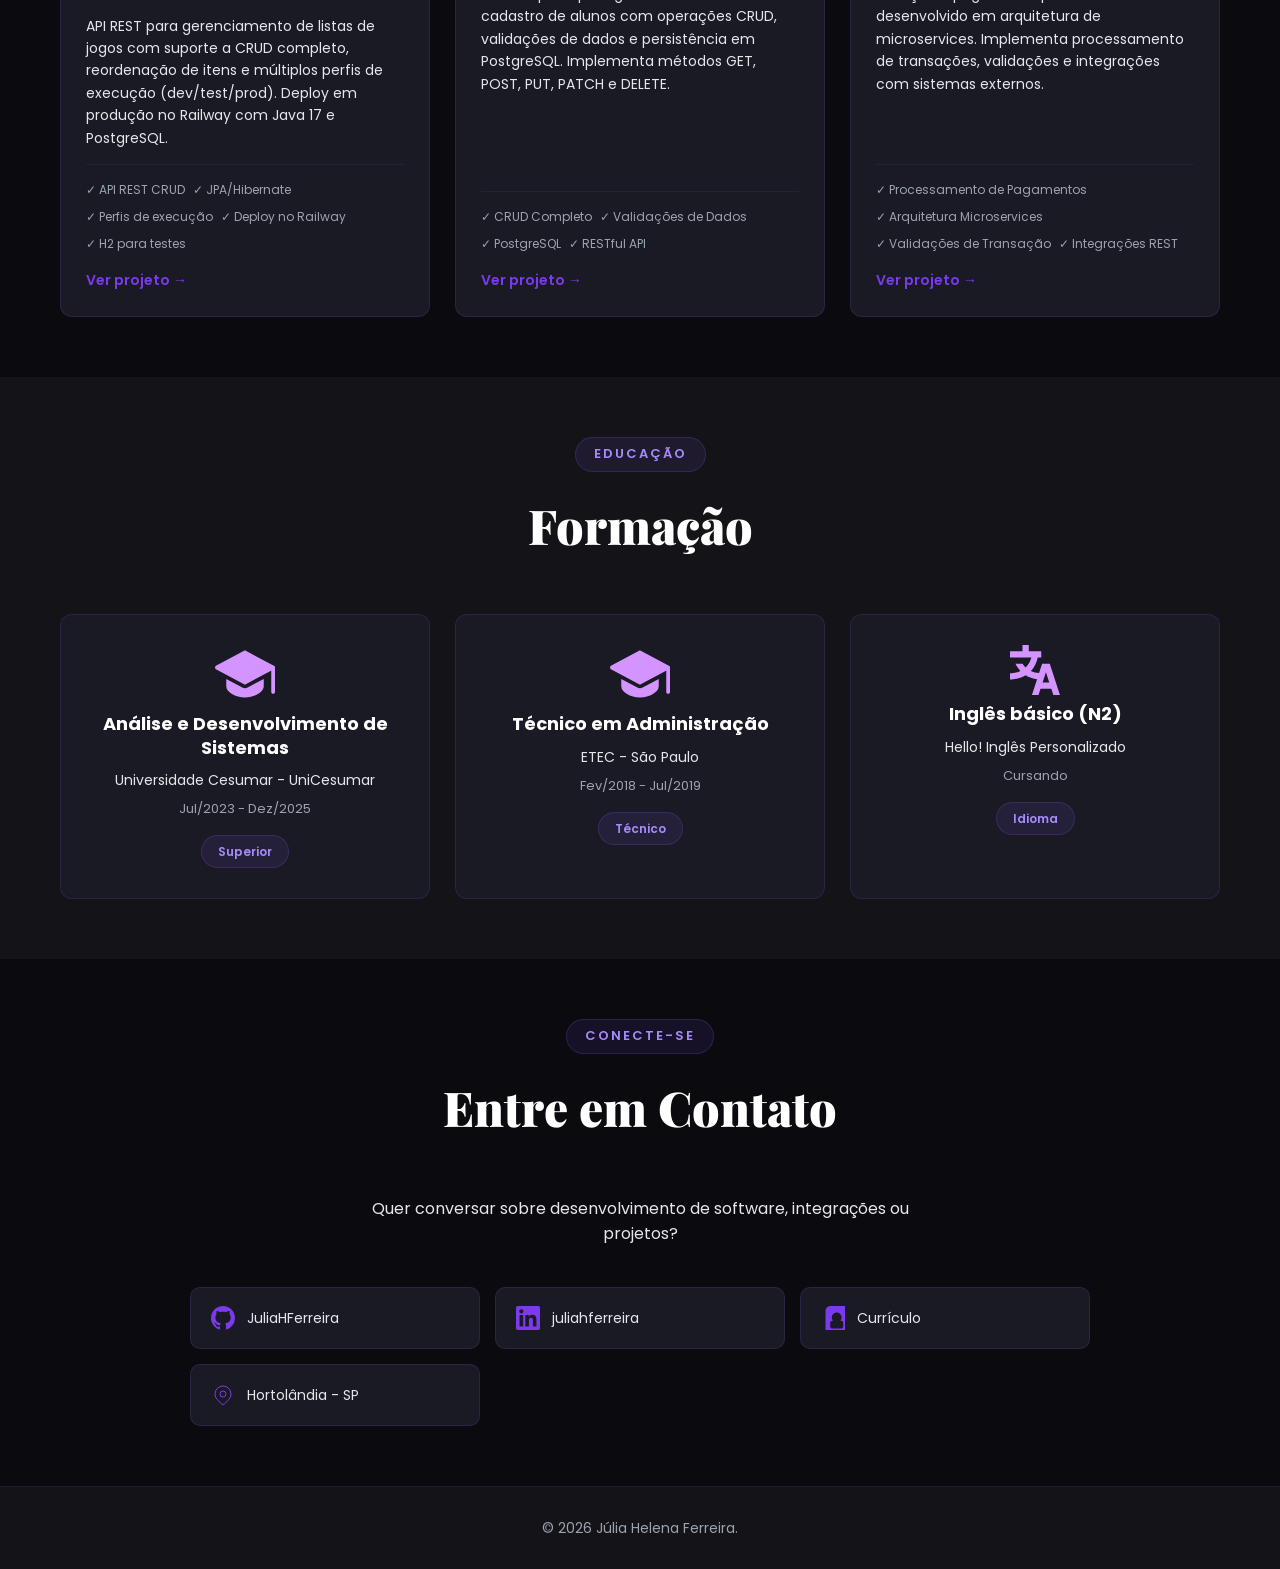
==== commit 213f2fdc: "feat: Distribuir melhor os elementos do fundo" ====
--- a/docs/rascunho-visual.html
+++ b/docs/rascunho-visual.html
@@ -83,11 +83,22 @@
                 <div class="binary-stream" style="--x: 88.55%; --size: 22px; --speed: 30s; --delay: -7s"><span>000111101110010001111000011100001100100100010100111001001001110111011101010001010111000111</span><span>000111101110010001111000011100001100100100010100111001001001110111011101010001010111000111</span></div>
                 <div class="binary-stream" style="--x: 92.40%; --size: 19px; --speed: 37s; --delay: -38s"><span>000111000101101110001001111000111110110101001011111110110110111101111100001011011010101101</span><span>000111000101101110001001111000111110110101001011111110110110111101111100001011011010101101</span></div>
                 <div class="binary-stream" style="--x: 96.25%; --size: 17px; --speed: 41s; --delay: -12s"><span>110100010011100010011110101011000111101110111010001000001110100110011100010001101011111011</span><span>110100010011100010011110101011000111101110111010001000001110100110011100010001101011111011</span></div>
+                <div class="binary-stream" style="--x: 5%; --size: 12px; --speed: 28s; --delay: -0s"><span>101101101110010111110001000110100100010100100001000001010010100000110101010101110000001101</span><span>101101101110010111110001000110100100010100100001000001010010100000110101010101110000001101</span></div>
+                <div class="binary-stream" style="--x: 17%; --size: 14px; --speed: 29s; --delay: -5s"><span>000010100000001100101100100000110001100100000111011011101111011110101100100001011110011000</span><span>000010100000001100101100100000110001100100000111011011101111011110101100100001011110011000</span></div>
+                <div class="binary-stream" style="--x: 29%; --size: 16px; --speed: 30s; --delay: -10s"><span>101100100010010101111101110110000011101000111111101010010011110001011001000110100011101100</span><span>101100100010010101111101110110000011101000111111101010010011110001011001000110100011101100</span></div>
+                <div class="binary-stream" style="--x: 41%; --size: 18px; --speed: 31s; --delay: -15s"><span>111000111100111101000110110001010100110100011101011010101101111000110111001100100010111111</span><span>111000111100111101000110110001010100110100011101011010101101111000110111001100100010111111</span></div>
+                <div class="binary-stream" style="--x: 53%; --size: 12px; --speed: 32s; --delay: -20s"><span>011100110110011010101011010101100111101101001000001000010101010110101000001000001001100000</span><span>011100110110011010101011010101100111101101001000001000010101010110101000001000001001100000</span></div>
+                <div class="binary-stream" style="--x: 65%; --size: 14px; --speed: 33s; --delay: -25s"><span>011011100111111101011011011111110110111101100010100110110011000000110111110100000000001010</span><span>011011100111111101011011011111110110111101100010100110110011000000110111110100000000001010</span></div>
+                <div class="binary-stream" style="--x: 77%; --size: 16px; --speed: 34s; --delay: -30s"><span>100100111011001001100100011110001011011101000111011101111111000011000001010110000100000101</span><span>100100111011001001100100011110001011011101000111011101111111000011000001010110000100000101</span></div>
+                <div class="binary-stream" style="--x: 89%; --size: 18px; --speed: 35s; --delay: -35s"><span>000010100001011001100011110101100001011101100101001011100100101100001000001111000010110010</span><span>000010100001011001100011110101100001011101100101001011100100101100001000001111000010110010</span></div>
                 <span class="code-symbol code-braces">{ }</span>
                 <span class="code-symbol code-tags">&lt;/&gt;</span>
                 <span class="code-symbol code-arrow">=&gt;</span>
                 <span class="code-symbol code-brackets">[ ]</span>
+                <span class="code-symbol code-comment">//</span>
+                <span class="code-symbol code-equals">==</span>
                 <div class="code-panel"><i></i><i></i><i></i><i></i><i></i><i></i></div>
+                <div class="code-panel code-panel-tertiary"><i></i><i></i><i></i><i></i><i></i><i></i></div>
                 <div class="code-panel code-panel-secondary"><i></i><i></i><i></i><i></i><i></i><i></i></div>
             </div>
             <div class="hero-container">
--- a/assets/styles.css
+++ b/assets/styles.css
@@ -1165,6 +1165,7 @@
     display: flex;
     flex-direction: column;
     color: rgba(167, 139, 250, .1);
+    opacity: var(--stream-opacity, .8);
     font: var(--size, 13px)/1.5 ui-monospace, SFMono-Regular, Consolas, monospace;
     animation: binary-fall var(--speed) linear var(--delay) infinite;
 }
@@ -1184,13 +1185,15 @@
     font: 500 clamp(28px, 3.5vw, 50px)/1 ui-monospace, SFMono-Regular, Consolas, monospace;
     color: rgba(196, 181, 253, .3);
     text-shadow: 0 0 24px rgba(139, 92, 246, .2);
-    animation: code-float 7s ease-in-out infinite alternate;
+    animation: code-float var(--float-speed, 9s) ease-in-out infinite alternate;
 }
 
 .code-braces { top: 18%; left: 8%; }
 .code-tags { top: 13%; right: 9%; animation-delay: -3s; }
 .code-arrow { bottom: 16%; left: 6%; animation-delay: -5s; }
 .code-brackets { bottom: 14%; right: 8%; animation-delay: -2s; }
+.code-comment { top: 45%; left: 2%; font-size: 30px; }
+.code-equals { top: 42%; right: 3%; font-size: 30px; }
 
 .code-panel {
     position: absolute;
@@ -1203,7 +1206,8 @@
     animation: code-float 12s ease-in-out -4s infinite alternate;
 }
 
-.code-panel-secondary { top: auto; left: 48%; bottom: 12%; rotate: 8deg; animation-delay: -7s; }
+.code-panel-secondary { top: auto; left: 48%; bottom: 12%; rotate: 8deg; animation-delay: -7s; animation-direction: alternate-reverse; }
+.code-panel-tertiary { top: 12%; left: 57%; rotate: 4deg; animation-delay: -9s; }
 .code-panel i {
     display: block;
     opacity: .35;
@@ -1211,20 +1215,47 @@
     margin-block: 9px;
     width: 90%;
     background: repeating-linear-gradient(90deg, #a78bfa 0 17px, transparent 17px 22px);
-    animation: code-writing 8s steps(20, end) -3s infinite both;
+    animation: code-writing-1 12s linear infinite both;
 }
 .code-panel i:nth-child(even) { margin-left: 12px; width: 65%; }
-.code-panel i:nth-child(2) { animation-delay: -2.55s; }
-.code-panel i:nth-child(3) { animation-delay: -2.1s; width: 75%; }
-.code-panel i:nth-child(4) { animation-delay: -1.65s; }
-.code-panel i:nth-child(5) { animation-delay: -1.2s; width: 50%; }
-.code-panel i:nth-child(6) { animation-delay: -.75s; }
-.code-panel-secondary i { animation-duration: 10s; }
-
-@keyframes code-writing {
-    0%, 5% { clip-path: inset(0 100% 0 0); }
-    30%, 75% { clip-path: inset(0); }
-    100% { clip-path: inset(0 100% 0 0); }
+.code-panel i:nth-child(2) { animation-name: code-writing-2; }
+.code-panel i:nth-child(3) { animation-name: code-writing-3; width: 75%; }
+.code-panel i:nth-child(4) { animation-name: code-writing-4; }
+.code-panel i:nth-child(5) { animation-name: code-writing-5; width: 50%; }
+.code-panel i:nth-child(6) { animation-name: code-writing-6; }
+.code-panel-secondary i { animation-duration: 15s; }
+.code-panel-tertiary i { animation-duration: 14s; }
+
+/* Cada linha termina antes da próxima. O quadro completo pausa e desaparece junto. */
+@keyframes code-writing-1 {
+    0%, 5% { clip-path: inset(0 100% 0 0); opacity: .35; }
+    13%, 85% { clip-path: inset(0); opacity: .35; }
+    95%, 100% { clip-path: inset(0); opacity: 0; }
+}
+@keyframes code-writing-2 {
+    0%, 15% { clip-path: inset(0 100% 0 0); opacity: .35; }
+    23%, 85% { clip-path: inset(0); opacity: .35; }
+    95%, 100% { clip-path: inset(0); opacity: 0; }
+}
+@keyframes code-writing-3 {
+    0%, 25% { clip-path: inset(0 100% 0 0); opacity: .35; }
+    33%, 85% { clip-path: inset(0); opacity: .35; }
+    95%, 100% { clip-path: inset(0); opacity: 0; }
+}
+@keyframes code-writing-4 {
+    0%, 35% { clip-path: inset(0 100% 0 0); opacity: .35; }
+    43%, 85% { clip-path: inset(0); opacity: .35; }
+    95%, 100% { clip-path: inset(0); opacity: 0; }
+}
+@keyframes code-writing-5 {
+    0%, 45% { clip-path: inset(0 100% 0 0); opacity: .35; }
+    53%, 85% { clip-path: inset(0); opacity: .35; }
+    95%, 100% { clip-path: inset(0); opacity: 0; }
+}
+@keyframes code-writing-6 {
+    0%, 55% { clip-path: inset(0 100% 0 0); opacity: .35; }
+    63%, 85% { clip-path: inset(0); opacity: .35; }
+    95%, 100% { clip-path: inset(0); opacity: 0; }
 }
 
 @keyframes binary-fall {
@@ -1240,11 +1271,16 @@
 @media (max-width: 768px) {
     .hero-code { opacity: .65; }
     .binary-stream { font-size: calc(var(--size, 13px) * .85); }
-    .binary-stream:nth-child(3n) { display: none; }
+    .binary-stream:nth-child(even) { display: none; }
     .code-braces { left: 3%; }
     .code-tags { right: 3%; }
     .code-panel { left: 3%; top: 38%; }
     .code-panel-secondary { top: auto; left: auto; right: 3%; bottom: 9%; }
+    .code-panel-tertiary { top: 8%; left: 40%; width: 90px; }
+}
+
+@media (prefers-reduced-motion: reduce) {
+    .code-panel i { clip-path: none; opacity: .35; }
 }
 
 .hero::after { content: ""; position: absolute; z-index: -1; pointer-events: none; inset: 10% 6% 8% 35%; background: radial-gradient(ellipse at 70% 35%, #7437cc55, transparent 54%), radial-gradient(ellipse at 35% 70%, #3443ac50, transparent 58%); filter: blur(38px); animation: glow-drift 12s ease-in-out infinite alternate; }
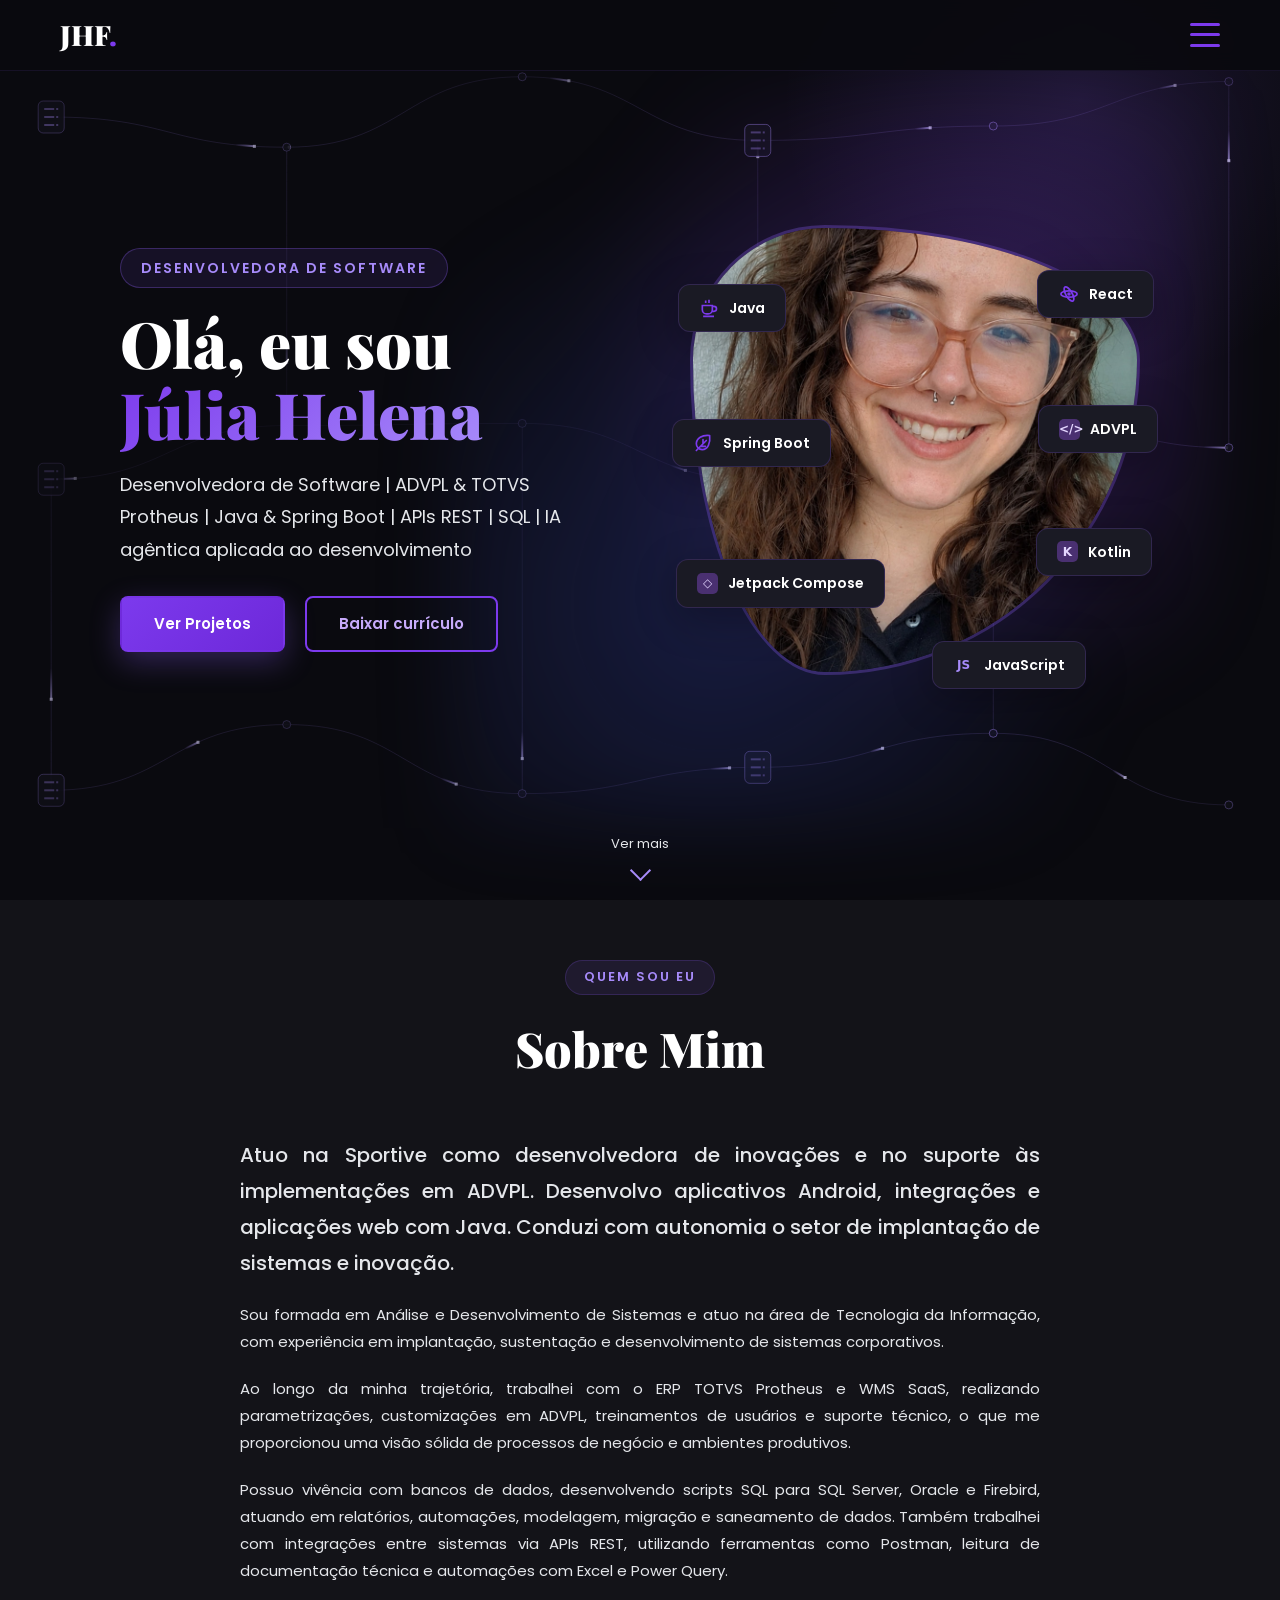
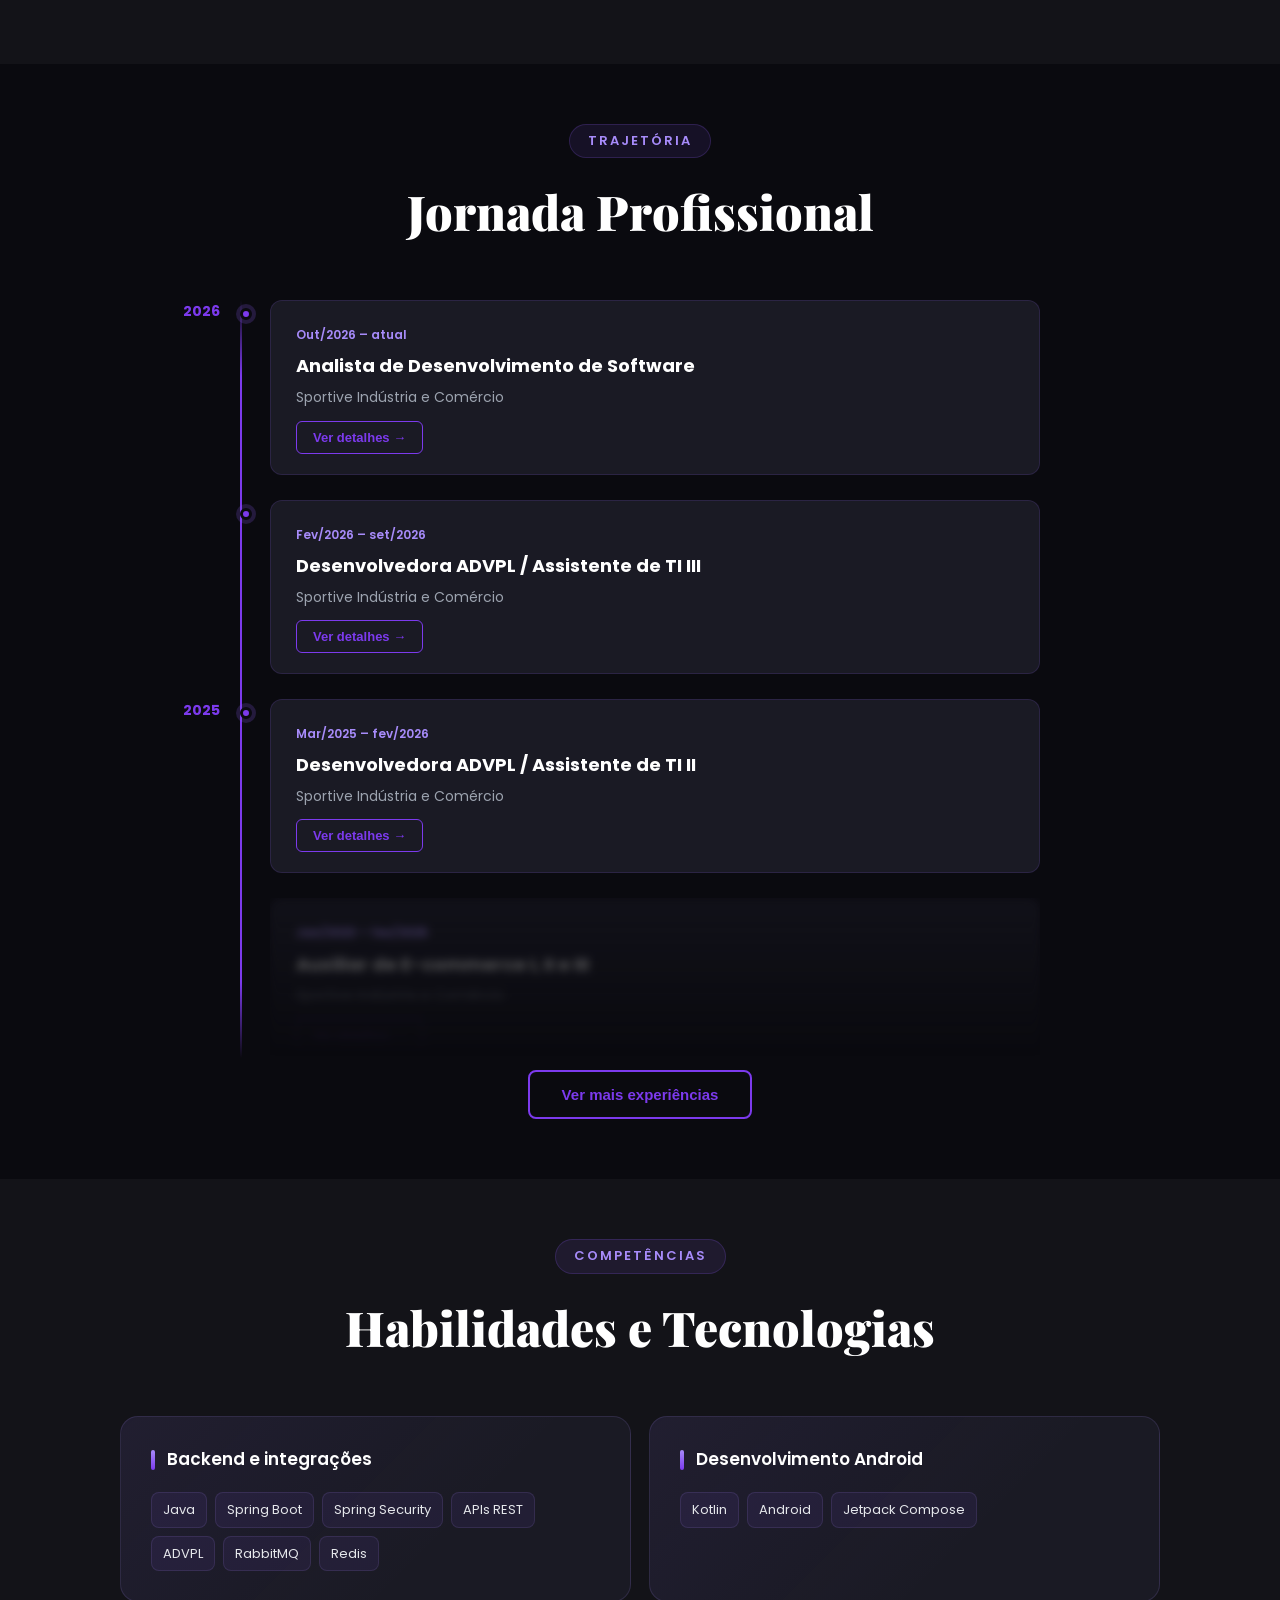
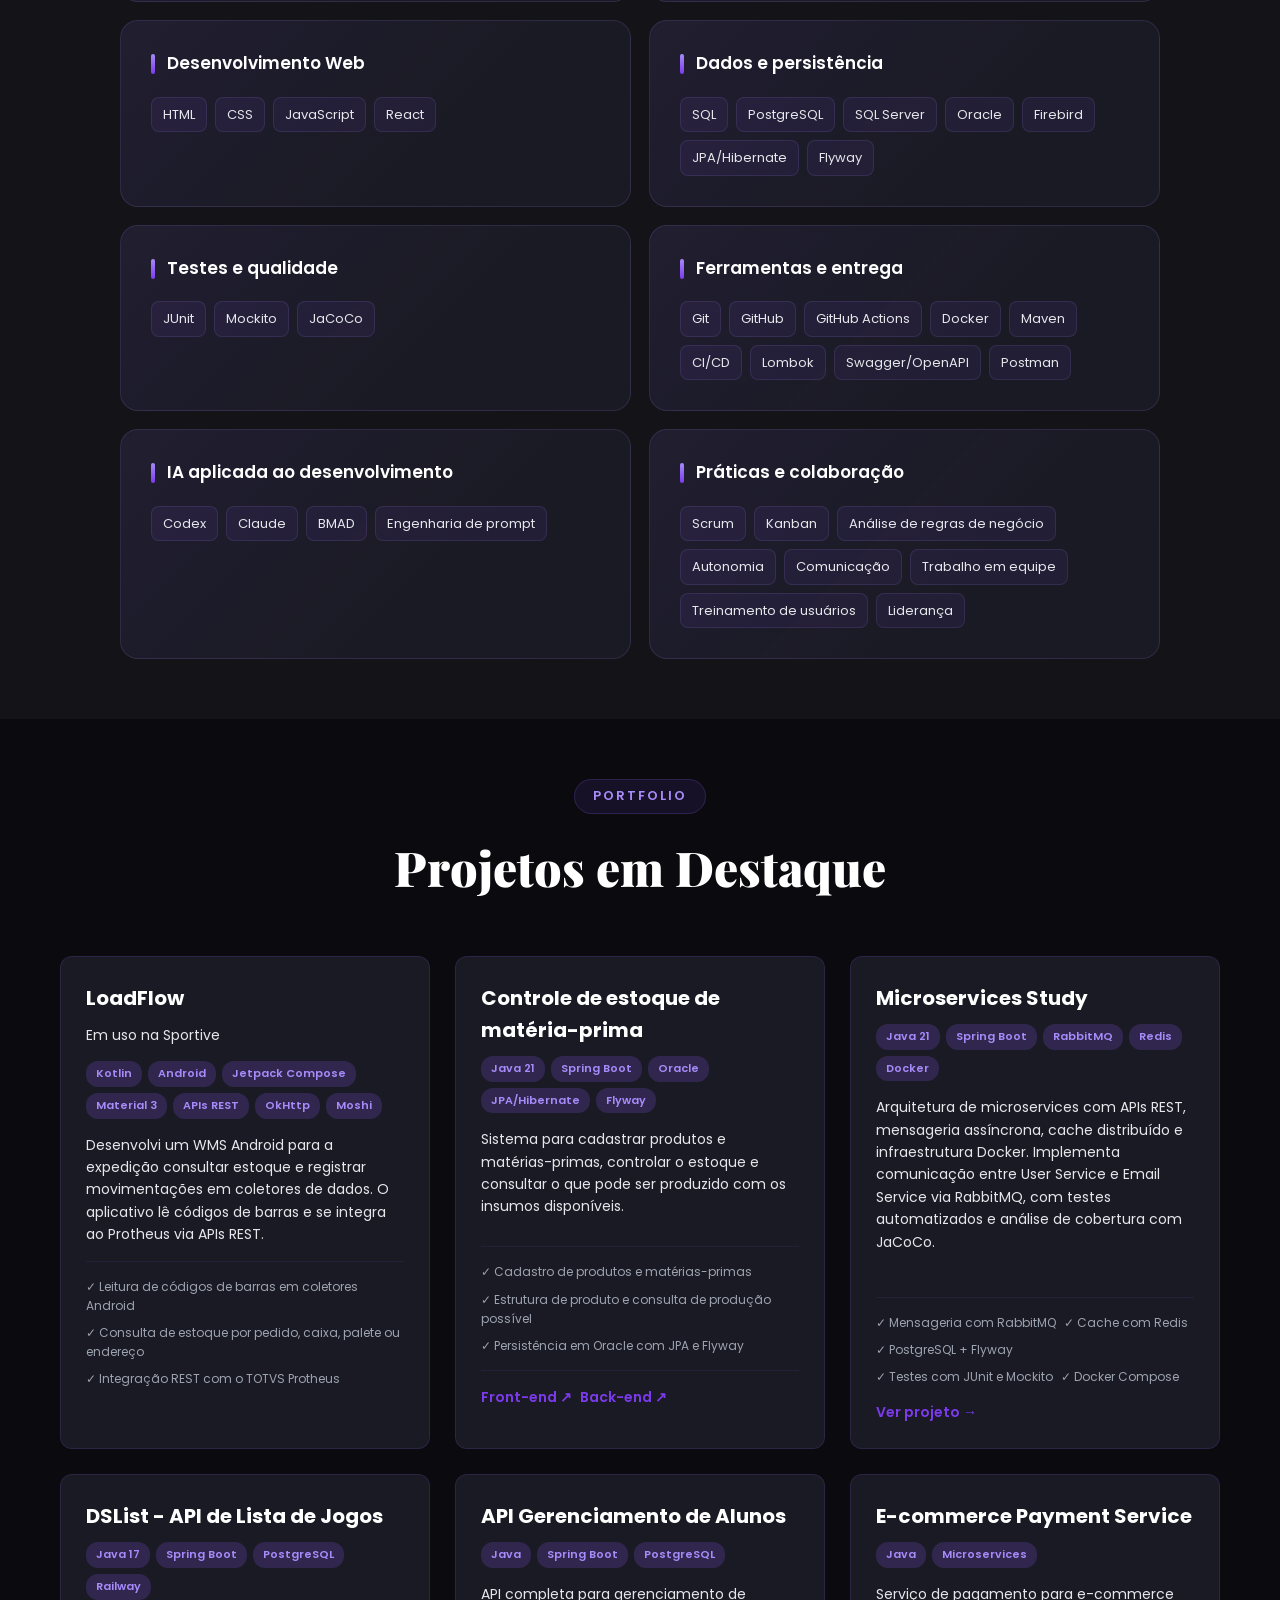
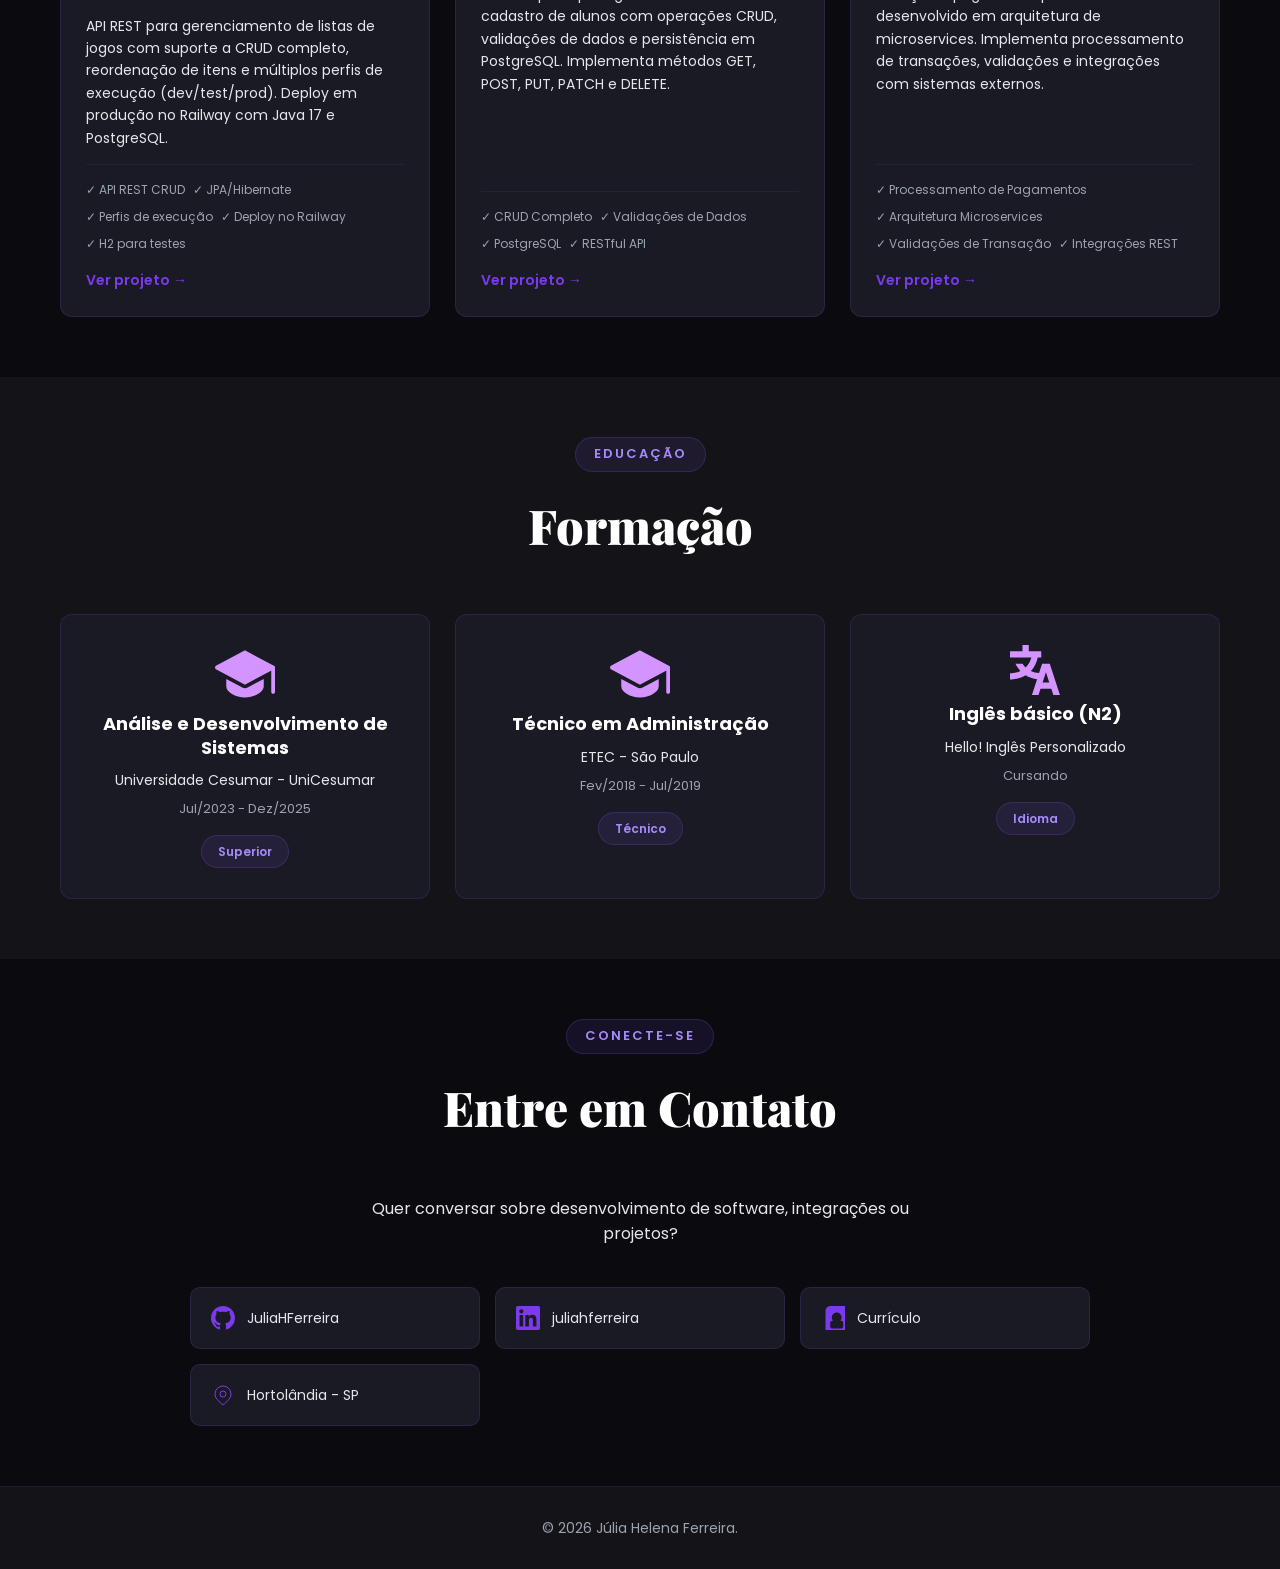
==== commit f5e31a25: "feat: Animar rede de serviços no fundo" ====
--- a/docs/rascunho-visual.html
+++ b/docs/rascunho-visual.html
@@ -56,51 +56,7 @@
     <!-- Main Content -->
     <main>
         <section id="home" class="hero">
-            <div class="hero-code" aria-hidden="true">
-                <div class="binary-stream" style="--x: 0.00%; --size: 12px; --speed: 38s; --delay: -32s"><span>001000001000000010110011100100101110101011000010001111011010000111010001110010111010011110</span><span>001000001000000010110011100100101110101011000010001111011010000111010001110010111010011110</span></div>
-                <div class="binary-stream" style="--x: 3.85%; --size: 20px; --speed: 42s; --delay: -42s"><span>000001011110011011010100100100110011000001000101100111110000100000000010011001011000111110</span><span>000001011110011011010100100100110011000001000101100111110000100000000010011001011000111110</span></div>
-                <div class="binary-stream" style="--x: 7.70%; --size: 20px; --speed: 25s; --delay: -9s"><span>001100001010110010000001110100101111110010001001000000010000111010110111001000101001101101</span><span>001100001010110010000001110100101111110010001001000000010000111010110111001000101001101101</span></div>
-                <div class="binary-stream" style="--x: 11.55%; --size: 14px; --speed: 23s; --delay: -46s"><span>100011010111001100101011000001010011010001100001001101001010011100001110111100101001111010</span><span>100011010111001100101011000001010011010001100001001101001010011100001110111100101001111010</span></div>
-                <div class="binary-stream" style="--x: 15.40%; --size: 12px; --speed: 29s; --delay: -25s"><span>100110110111111001101101101111101001100100000010110111000010010001011111011101101101011100</span><span>100110110111111001101101101111101001100100000010110111000010010001011111011101101101011100</span></div>
-                <div class="binary-stream" style="--x: 19.25%; --size: 15px; --speed: 39s; --delay: -28s"><span>000111110011011011110101110111010010010100111011111110100100000000001001110001001110000100</span><span>000111110011011011110101110111010010010100111011111110100100000000001001110001001110000100</span></div>
-                <div class="binary-stream" style="--x: 23.10%; --size: 20px; --speed: 46s; --delay: -32s"><span>101011011101011111100110111011010111110000110111001010111111111110001000011100101010010010</span><span>101011011101011111100110111011010111110000110111001010111111111110001000011100101010010010</span></div>
-                <div class="binary-stream" style="--x: 26.95%; --size: 12px; --speed: 40s; --delay: -28s"><span>001111100110011000010001011111100001000000011110011100101000100001110111111001110000100111</span><span>001111100110011000010001011111100001000000011110011100101000100001110111111001110000100111</span></div>
-                <div class="binary-stream" style="--x: 30.80%; --size: 17px; --speed: 23s; --delay: -9s"><span>101111100111110101110101100111001011100001010001001111110101000111101110111111100101011110</span><span>101111100111110101110101100111001011100001010001001111110101000111101110111111100101011110</span></div>
-                <div class="binary-stream" style="--x: 34.65%; --size: 20px; --speed: 42s; --delay: -3s"><span>101010010011110111100010010010100101111001000010100111101100111111101100111101100110100100</span><span>101010010011110111100010010010100101111001000010100111101100111111101100111101100110100100</span></div>
-                <div class="binary-stream" style="--x: 38.50%; --size: 11px; --speed: 46s; --delay: -36s"><span>110100111000110111101000110101011111001010011100001100001111010111010110101101100100001000</span><span>110100111000110111101000110101011111001010011100001100001111010111010110101101100100001000</span></div>
-                <div class="binary-stream" style="--x: 42.35%; --size: 19px; --speed: 31s; --delay: -23s"><span>000100100100000101001001001110100110011101100100011111100011011111011111010000101001011101</span><span>000100100100000101001001001110100110011101100100011111100011011111011111010000101001011101</span></div>
-                <div class="binary-stream" style="--x: 46.20%; --size: 14px; --speed: 25s; --delay: -26s"><span>000100110101010011110001000001111011100000011111110011011100100010011100110010101010101111</span><span>000100110101010011110001000001111011100000011111110011011100100010011100110010101010101111</span></div>
-                <div class="binary-stream" style="--x: 50.05%; --size: 21px; --speed: 43s; --delay: -39s"><span>010110100110111010000110000100000111110101111010111001100110101100101000011011111101010111</span><span>010110100110111010000110000100000111110101111010111001100110101100101000011011111101010111</span></div>
-                <div class="binary-stream" style="--x: 53.90%; --size: 21px; --speed: 42s; --delay: -22s"><span>010011100111001101100110000010010100001011011100110111111000101100100110100110101101010010</span><span>010011100111001101100110000010010100001011011100110111111000101100100110100110101101010010</span></div>
-                <div class="binary-stream" style="--x: 57.75%; --size: 12px; --speed: 37s; --delay: -45s"><span>000110110001001010100011001000110101001001101110101001001101100010100001111100110110111111</span><span>000110110001001010100011001000110101001001101110101001001101100010100001111100110110111111</span></div>
-                <div class="binary-stream" style="--x: 61.60%; --size: 17px; --speed: 39s; --delay: -9s"><span>111010101100111110111011100110001000011100111100111100001101110110000101011011001000001011</span><span>111010101100111110111011100110001000011100111100111100001101110110000101011011001000001011</span></div>
-                <div class="binary-stream" style="--x: 65.45%; --size: 22px; --speed: 27s; --delay: -32s"><span>001111100101110001000100101101010100001000010101111011100011110101111010101011000011100110</span><span>001111100101110001000100101101010100001000010101111011100011110101111010101011000011100110</span></div>
-                <div class="binary-stream" style="--x: 69.30%; --size: 18px; --speed: 46s; --delay: -40s"><span>111100110010011110010111101001101110001111001000011100110111111011011011001010000001110101</span><span>111100110010011110010111101001101110001111001000011100110111111011011011001010000001110101</span></div>
-                <div class="binary-stream" style="--x: 73.15%; --size: 14px; --speed: 28s; --delay: -8s"><span>100011110111110011011011111101110101011110011000000000111000011101110000010011010010111101</span><span>100011110111110011011011111101110101011110011000000000111000011101110000010011010010111101</span></div>
-                <div class="binary-stream" style="--x: 77.00%; --size: 17px; --speed: 23s; --delay: -19s"><span>101100110011101000110011011110110001101101100010111100011000000110010101011011011000011000</span><span>101100110011101000110011011110110001101101100010111100011000000110010101011011011000011000</span></div>
-                <div class="binary-stream" style="--x: 80.85%; --size: 17px; --speed: 33s; --delay: -6s"><span>100111111001001000011110011010001000000100011000010110100111001101111101101001010110101010</span><span>100111111001001000011110011010001000000100011000010110100111001101111101101001010110101010</span></div>
-                <div class="binary-stream" style="--x: 84.70%; --size: 11px; --speed: 25s; --delay: -34s"><span>001100001011000010010111111111101101110000111001010111111010010000001000000110110010011010</span><span>001100001011000010010111111111101101110000111001010111111010010000001000000110110010011010</span></div>
-                <div class="binary-stream" style="--x: 88.55%; --size: 22px; --speed: 30s; --delay: -7s"><span>000111101110010001111000011100001100100100010100111001001001110111011101010001010111000111</span><span>000111101110010001111000011100001100100100010100111001001001110111011101010001010111000111</span></div>
-                <div class="binary-stream" style="--x: 92.40%; --size: 19px; --speed: 37s; --delay: -38s"><span>000111000101101110001001111000111110110101001011111110110110111101111100001011011010101101</span><span>000111000101101110001001111000111110110101001011111110110110111101111100001011011010101101</span></div>
-                <div class="binary-stream" style="--x: 96.25%; --size: 17px; --speed: 41s; --delay: -12s"><span>110100010011100010011110101011000111101110111010001000001110100110011100010001101011111011</span><span>110100010011100010011110101011000111101110111010001000001110100110011100010001101011111011</span></div>
-                <div class="binary-stream" style="--x: 5%; --size: 12px; --speed: 28s; --delay: -0s"><span>101101101110010111110001000110100100010100100001000001010010100000110101010101110000001101</span><span>101101101110010111110001000110100100010100100001000001010010100000110101010101110000001101</span></div>
-                <div class="binary-stream" style="--x: 17%; --size: 14px; --speed: 29s; --delay: -5s"><span>000010100000001100101100100000110001100100000111011011101111011110101100100001011110011000</span><span>000010100000001100101100100000110001100100000111011011101111011110101100100001011110011000</span></div>
-                <div class="binary-stream" style="--x: 29%; --size: 16px; --speed: 30s; --delay: -10s"><span>101100100010010101111101110110000011101000111111101010010011110001011001000110100011101100</span><span>101100100010010101111101110110000011101000111111101010010011110001011001000110100011101100</span></div>
-                <div class="binary-stream" style="--x: 41%; --size: 18px; --speed: 31s; --delay: -15s"><span>111000111100111101000110110001010100110100011101011010101101111000110111001100100010111111</span><span>111000111100111101000110110001010100110100011101011010101101111000110111001100100010111111</span></div>
-                <div class="binary-stream" style="--x: 53%; --size: 12px; --speed: 32s; --delay: -20s"><span>011100110110011010101011010101100111101101001000001000010101010110101000001000001001100000</span><span>011100110110011010101011010101100111101101001000001000010101010110101000001000001001100000</span></div>
-                <div class="binary-stream" style="--x: 65%; --size: 14px; --speed: 33s; --delay: -25s"><span>011011100111111101011011011111110110111101100010100110110011000000110111110100000000001010</span><span>011011100111111101011011011111110110111101100010100110110011000000110111110100000000001010</span></div>
-                <div class="binary-stream" style="--x: 77%; --size: 16px; --speed: 34s; --delay: -30s"><span>100100111011001001100100011110001011011101000111011101111111000011000001010110000100000101</span><span>100100111011001001100100011110001011011101000111011101111111000011000001010110000100000101</span></div>
-                <div class="binary-stream" style="--x: 89%; --size: 18px; --speed: 35s; --delay: -35s"><span>000010100001011001100011110101100001011101100101001011100100101100001000001111000010110010</span><span>000010100001011001100011110101100001011101100101001011100100101100001000001111000010110010</span></div>
-                <span class="code-symbol code-braces">{ }</span>
-                <span class="code-symbol code-tags">&lt;/&gt;</span>
-                <span class="code-symbol code-arrow">=&gt;</span>
-                <span class="code-symbol code-brackets">[ ]</span>
-                <span class="code-symbol code-comment">//</span>
-                <span class="code-symbol code-equals">==</span>
-                <div class="code-panel"><i></i><i></i><i></i><i></i><i></i><i></i></div>
-                <div class="code-panel code-panel-tertiary"><i></i><i></i><i></i><i></i><i></i><i></i></div>
-                <div class="code-panel code-panel-secondary"><i></i><i></i><i></i><i></i><i></i><i></i></div>
-            </div>
+            <canvas class="hero-data" aria-hidden="true"></canvas>
             <div class="hero-container">
                 <div class="hero-content">
                     <span class="hero-tag">Desenvolvedora de Software</span>
@@ -694,5 +650,6 @@
     </div>
 
     <script src="../scripts/script.js"></script>
+    <script src="../scripts/background.js"></script>
 </body>
 </html>
--- a/assets/styles.css
+++ b/assets/styles.css
@@ -1148,139 +1148,23 @@
 /* Abertura animada, trajetória expansível e menu lateral */
 .hero-description { max-width: 42ch; }
 .hero { isolation: isolate; }
-/* Fluxos binários e símbolos decorativos de programação */
-.hero-code {
+/* Rede de serviços e tráfego de dados da abertura */
+.hero-data {
     position: absolute;
     inset: 0;
+    width: 100%;
+    height: 100%;
     z-index: -1;
-    overflow: hidden;
     pointer-events: none;
-    mask-image: linear-gradient(transparent, black 16%, black 82%, transparent);
-}
-
-.binary-stream {
-    position: absolute;
-    top: 0;
-    left: var(--x);
-    display: flex;
-    flex-direction: column;
-    color: rgba(167, 139, 250, .1);
-    opacity: var(--stream-opacity, .8);
-    font: var(--size, 13px)/1.5 ui-monospace, SFMono-Regular, Consolas, monospace;
-    animation: binary-fall var(--speed) linear var(--delay) infinite;
-}
-
-.binary-stream span {
-    writing-mode: vertical-rl;
-    text-orientation: upright;
-    white-space: nowrap;
-    letter-spacing: 14px;
-}
-
-.binary-stream:nth-child(3n) { color: rgba(196, 181, 253, .15); }
-.binary-stream:nth-child(4n) { filter: blur(.6px); }
-
-.code-symbol {
-    position: absolute;
-    font: 500 clamp(28px, 3.5vw, 50px)/1 ui-monospace, SFMono-Regular, Consolas, monospace;
-    color: rgba(196, 181, 253, .3);
-    text-shadow: 0 0 24px rgba(139, 92, 246, .2);
-    animation: code-float var(--float-speed, 9s) ease-in-out infinite alternate;
-}
-
-.code-braces { top: 18%; left: 8%; }
-.code-tags { top: 13%; right: 9%; animation-delay: -3s; }
-.code-arrow { bottom: 16%; left: 6%; animation-delay: -5s; }
-.code-brackets { bottom: 14%; right: 8%; animation-delay: -2s; }
-.code-comment { top: 45%; left: 2%; font-size: 30px; }
-.code-equals { top: 42%; right: 3%; font-size: 30px; }
-
-.code-panel {
-    position: absolute;
-    top: 11%;
-    left: 25%;
-    width: clamp(90px, 10vw, 140px);
-    padding: 14px 12px;
-    rotate: -8deg;
-    opacity: .25;
-    animation: code-float 12s ease-in-out -4s infinite alternate;
-}
-
-.code-panel-secondary { top: auto; left: 48%; bottom: 12%; rotate: 8deg; animation-delay: -7s; animation-direction: alternate-reverse; }
-.code-panel-tertiary { top: 12%; left: 57%; rotate: 4deg; animation-delay: -9s; }
-.code-panel i {
-    display: block;
-    opacity: .35;
-    height: 3px;
-    margin-block: 9px;
-    width: 90%;
-    background: repeating-linear-gradient(90deg, #a78bfa 0 17px, transparent 17px 22px);
-    animation: code-writing-1 12s linear infinite both;
-}
-.code-panel i:nth-child(even) { margin-left: 12px; width: 65%; }
-.code-panel i:nth-child(2) { animation-name: code-writing-2; }
-.code-panel i:nth-child(3) { animation-name: code-writing-3; width: 75%; }
-.code-panel i:nth-child(4) { animation-name: code-writing-4; }
-.code-panel i:nth-child(5) { animation-name: code-writing-5; width: 50%; }
-.code-panel i:nth-child(6) { animation-name: code-writing-6; }
-.code-panel-secondary i { animation-duration: 15s; }
-.code-panel-tertiary i { animation-duration: 14s; }
-
-/* Cada linha termina antes da próxima. O quadro completo pausa e desaparece junto. */
-@keyframes code-writing-1 {
-    0%, 5% { clip-path: inset(0 100% 0 0); opacity: .35; }
-    13%, 85% { clip-path: inset(0); opacity: .35; }
-    95%, 100% { clip-path: inset(0); opacity: 0; }
-}
-@keyframes code-writing-2 {
-    0%, 15% { clip-path: inset(0 100% 0 0); opacity: .35; }
-    23%, 85% { clip-path: inset(0); opacity: .35; }
-    95%, 100% { clip-path: inset(0); opacity: 0; }
-}
-@keyframes code-writing-3 {
-    0%, 25% { clip-path: inset(0 100% 0 0); opacity: .35; }
-    33%, 85% { clip-path: inset(0); opacity: .35; }
-    95%, 100% { clip-path: inset(0); opacity: 0; }
-}
-@keyframes code-writing-4 {
-    0%, 35% { clip-path: inset(0 100% 0 0); opacity: .35; }
-    43%, 85% { clip-path: inset(0); opacity: .35; }
-    95%, 100% { clip-path: inset(0); opacity: 0; }
-}
-@keyframes code-writing-5 {
-    0%, 45% { clip-path: inset(0 100% 0 0); opacity: .35; }
-    53%, 85% { clip-path: inset(0); opacity: .35; }
-    95%, 100% { clip-path: inset(0); opacity: 0; }
-}
-@keyframes code-writing-6 {
-    0%, 55% { clip-path: inset(0 100% 0 0); opacity: .35; }
-    63%, 85% { clip-path: inset(0); opacity: .35; }
-    95%, 100% { clip-path: inset(0); opacity: 0; }
-}
-
-@keyframes binary-fall {
-    from { transform: translateY(-50%); }
-    to { transform: translateY(0); }
-}
-
-@keyframes code-float {
-    from { transform: translate(-12px, 20px) rotate(-4deg); opacity: .4; }
-    to { transform: translate(18px, -40px) rotate(4deg); opacity: .8; }
+    opacity: .85;
+    mask-image:
+        linear-gradient(transparent, black 14%, black 85%, transparent),
+        radial-gradient(ellipse at 25% 50%, rgba(0, 0, 0, .2), black 65%);
+    mask-composite: intersect;
 }
 
 @media (max-width: 768px) {
-    .hero-code { opacity: .65; }
-    .binary-stream { font-size: calc(var(--size, 13px) * .85); }
-    .binary-stream:nth-child(even) { display: none; }
-    .code-braces { left: 3%; }
-    .code-tags { right: 3%; }
-    .code-panel { left: 3%; top: 38%; }
-    .code-panel-secondary { top: auto; left: auto; right: 3%; bottom: 9%; }
-    .code-panel-tertiary { top: 8%; left: 40%; width: 90px; }
-}
-
-@media (prefers-reduced-motion: reduce) {
-    .code-panel i { clip-path: none; opacity: .35; }
+    .hero-data { opacity: .65; }
 }
 
 .hero::after { content: ""; position: absolute; z-index: -1; pointer-events: none; inset: 10% 6% 8% 35%; background: radial-gradient(ellipse at 70% 35%, #7437cc55, transparent 54%), radial-gradient(ellipse at 35% 70%, #3443ac50, transparent 58%); filter: blur(38px); animation: glow-drift 12s ease-in-out infinite alternate; }
